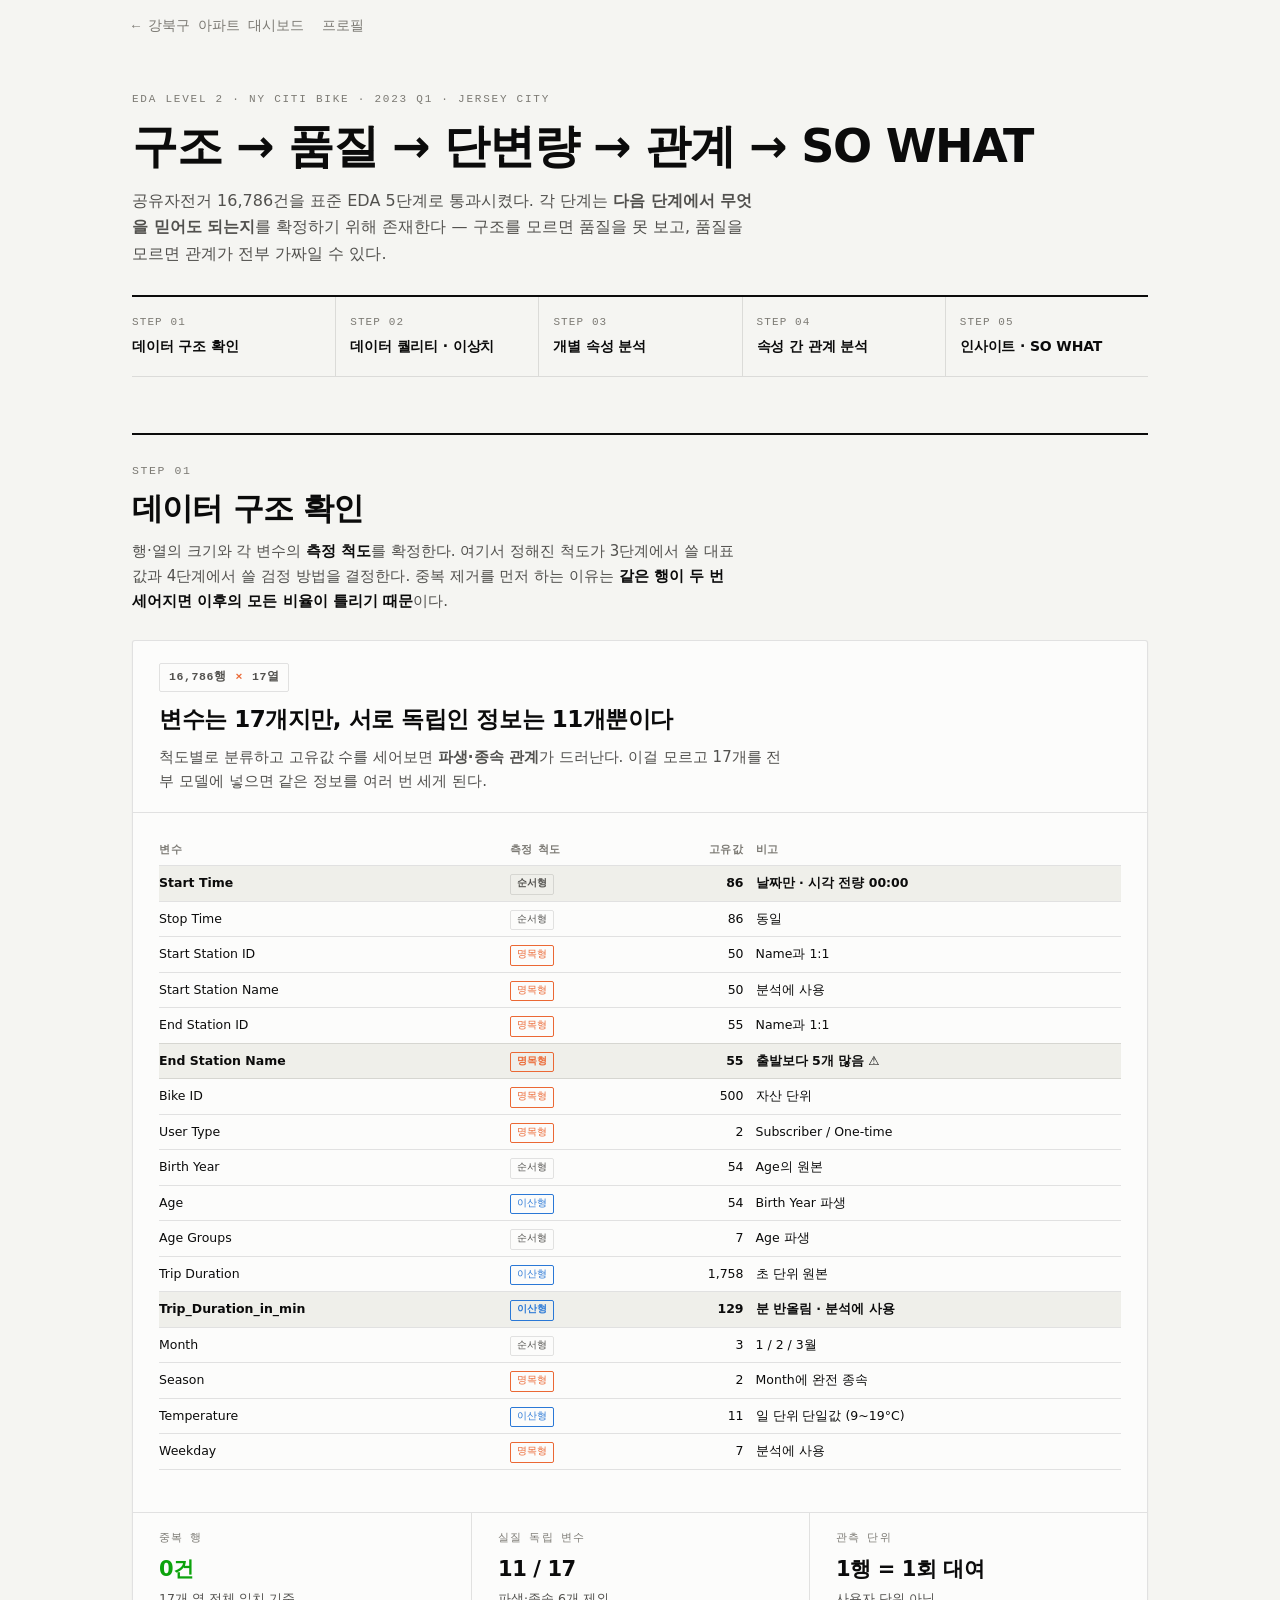
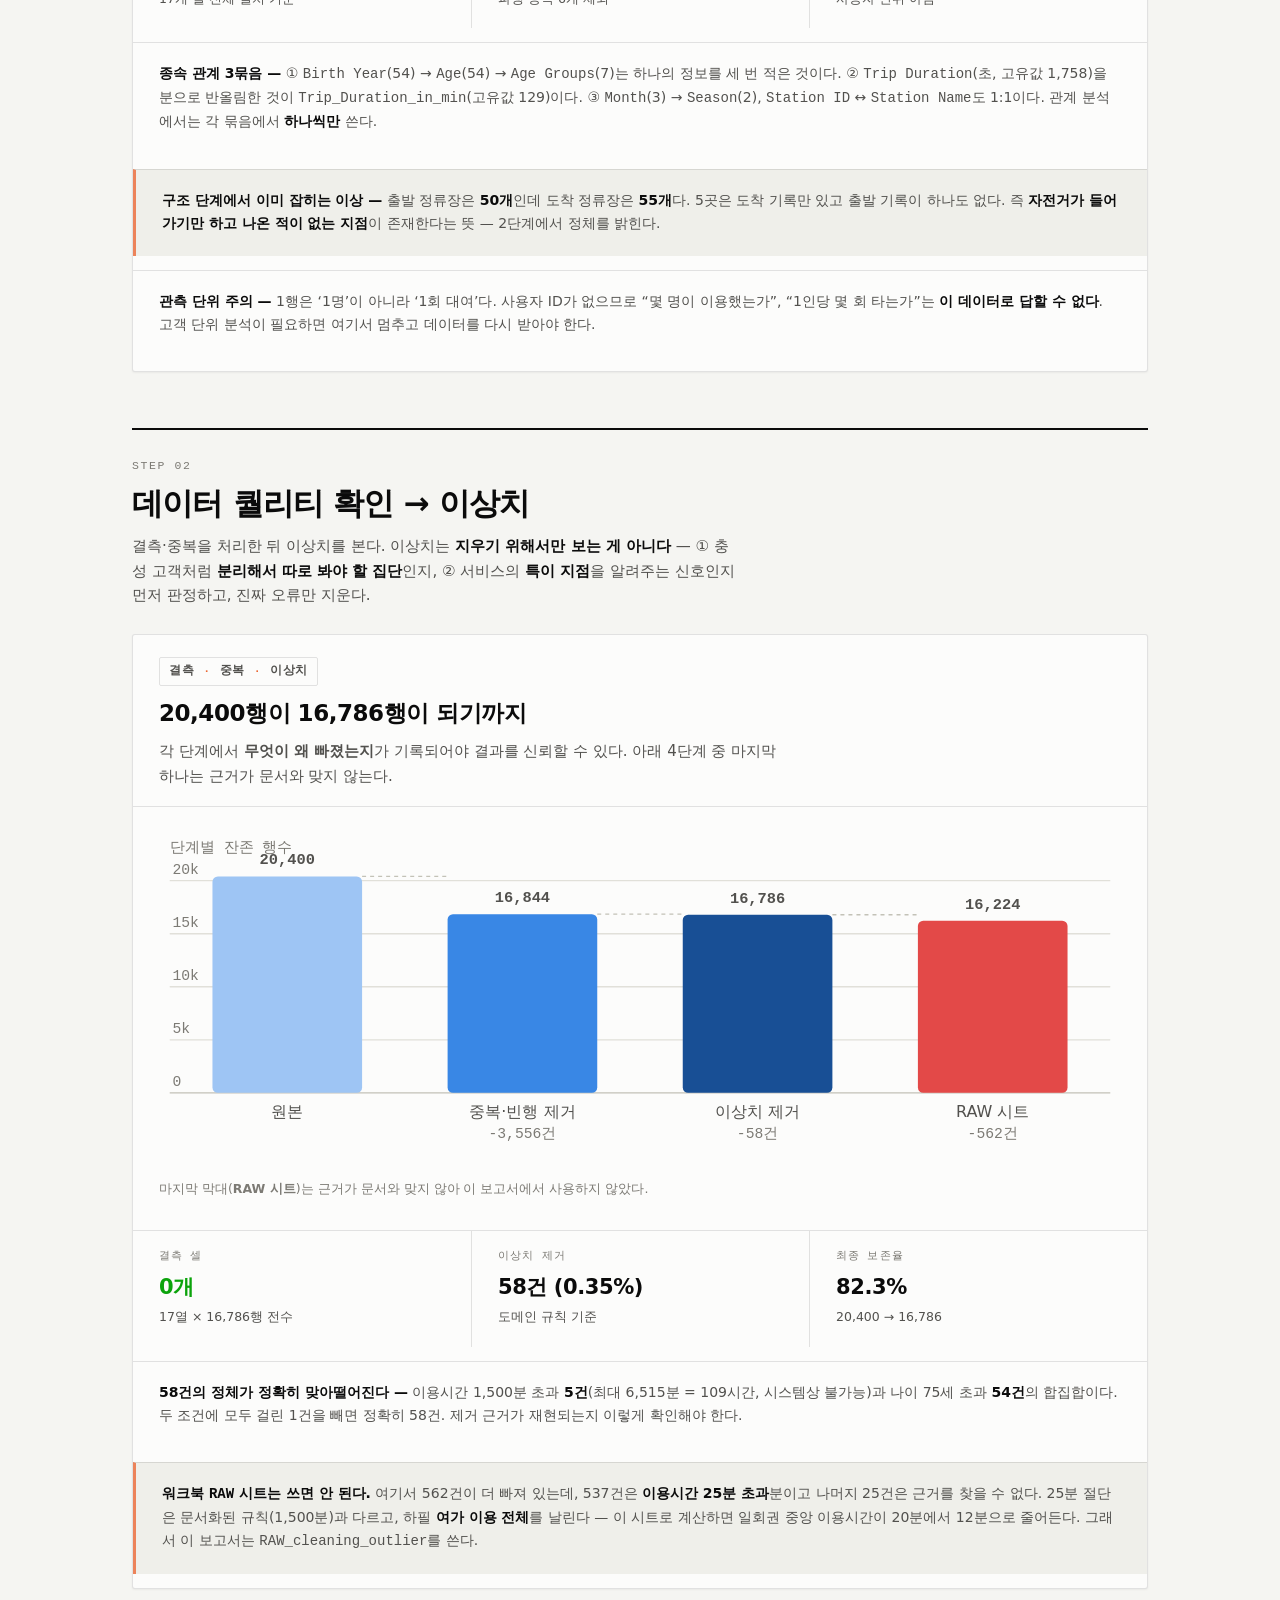
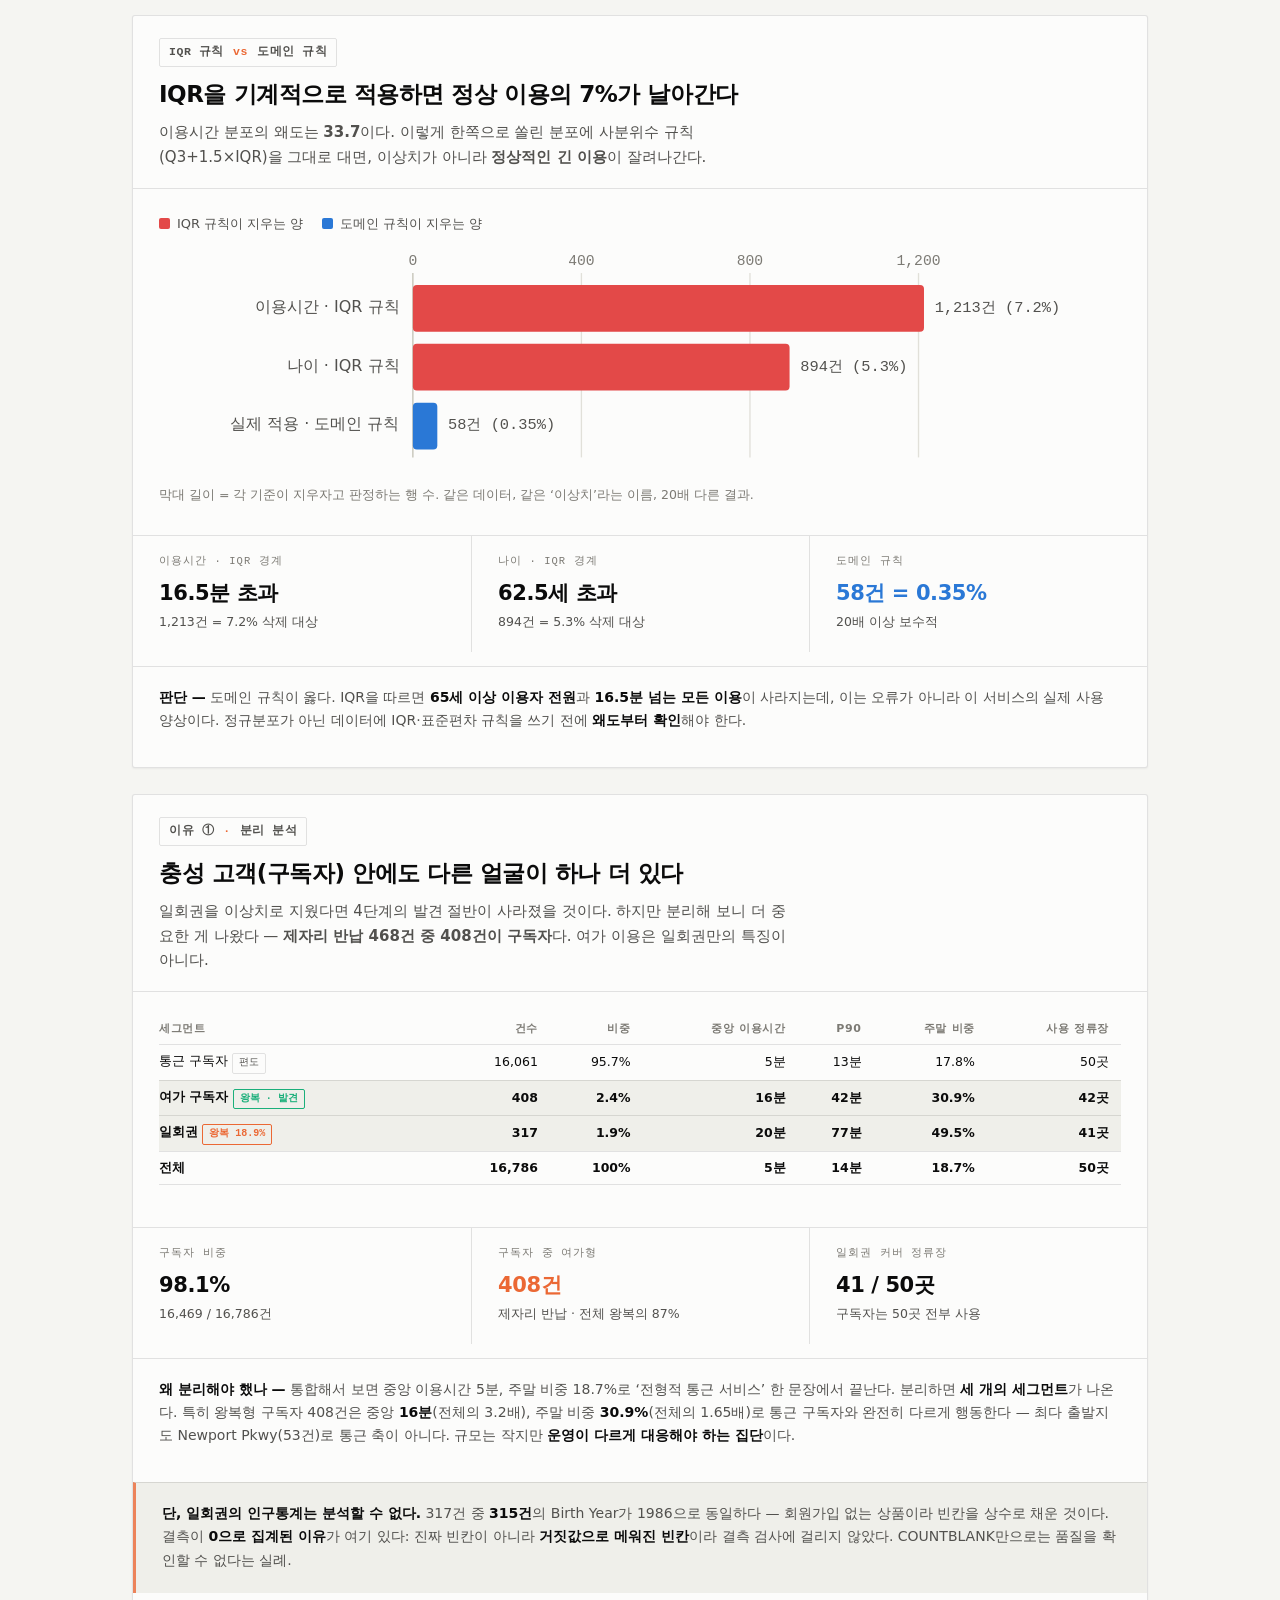
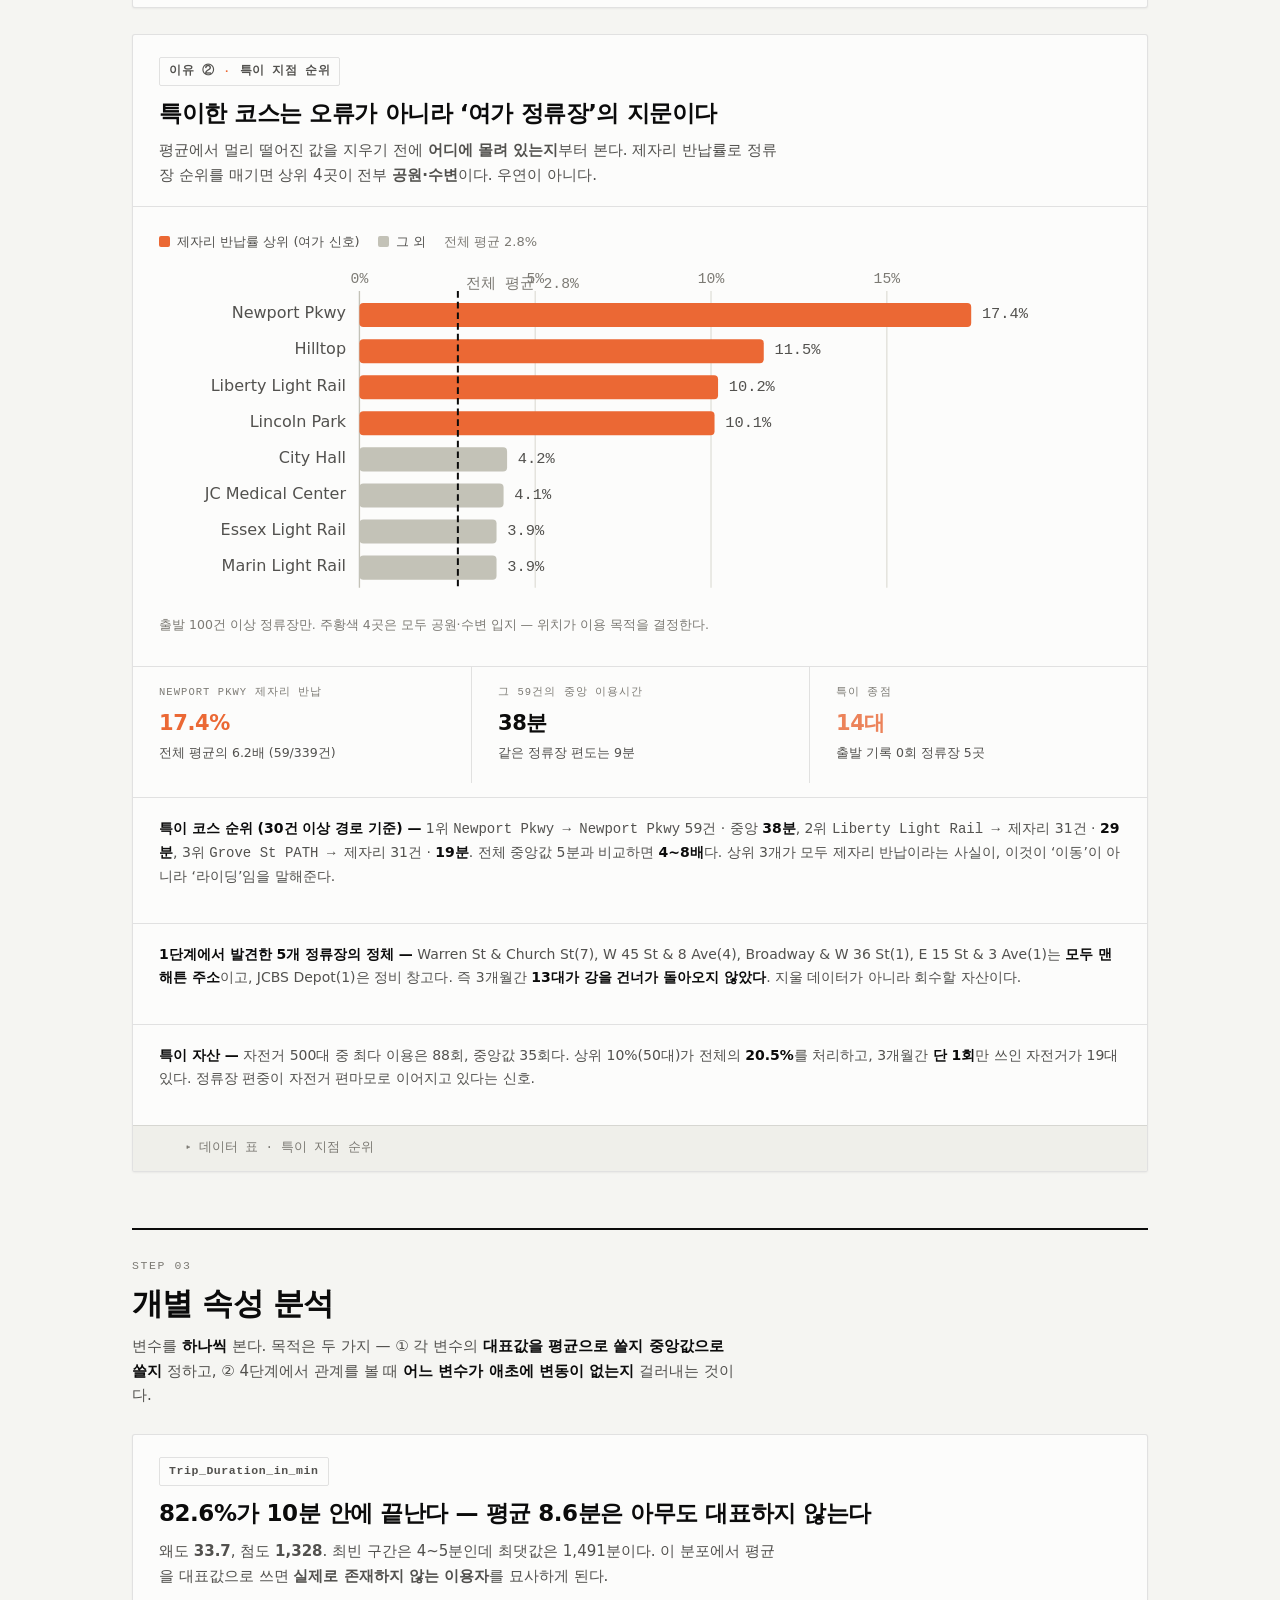
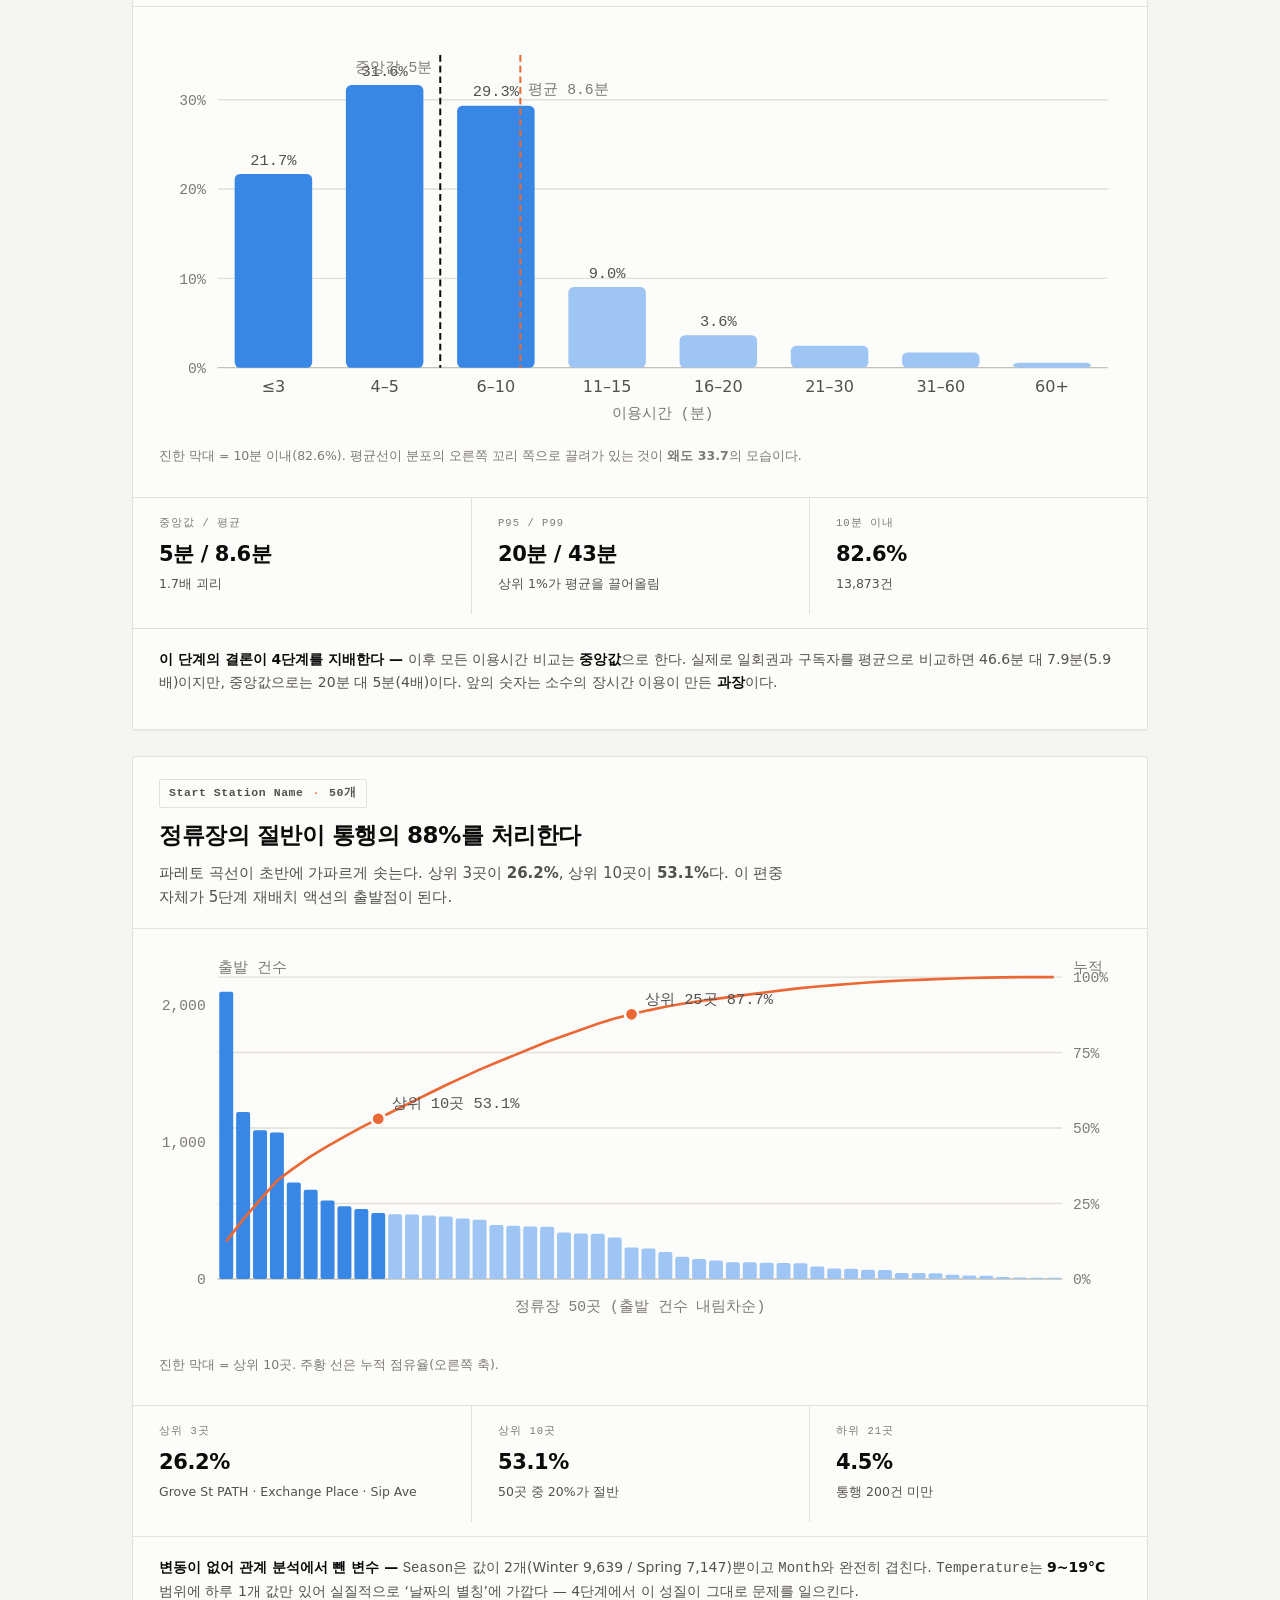
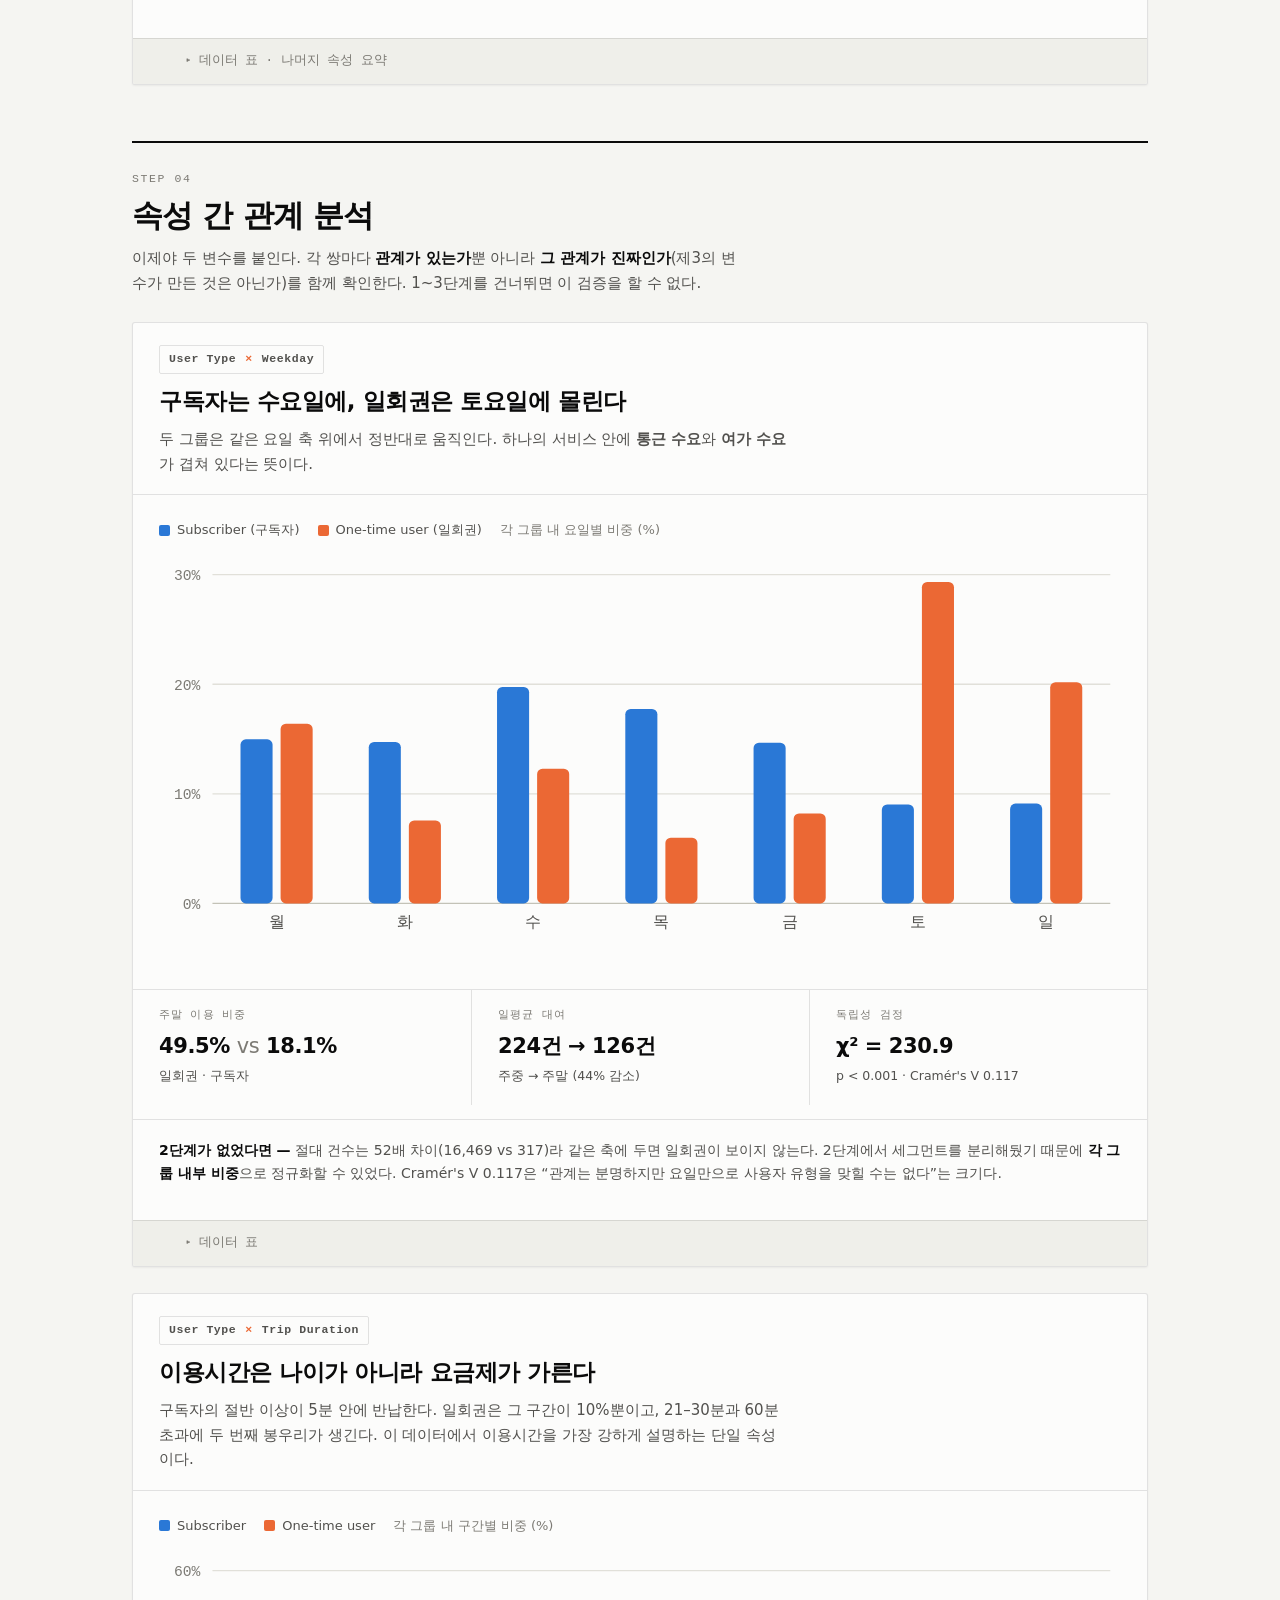
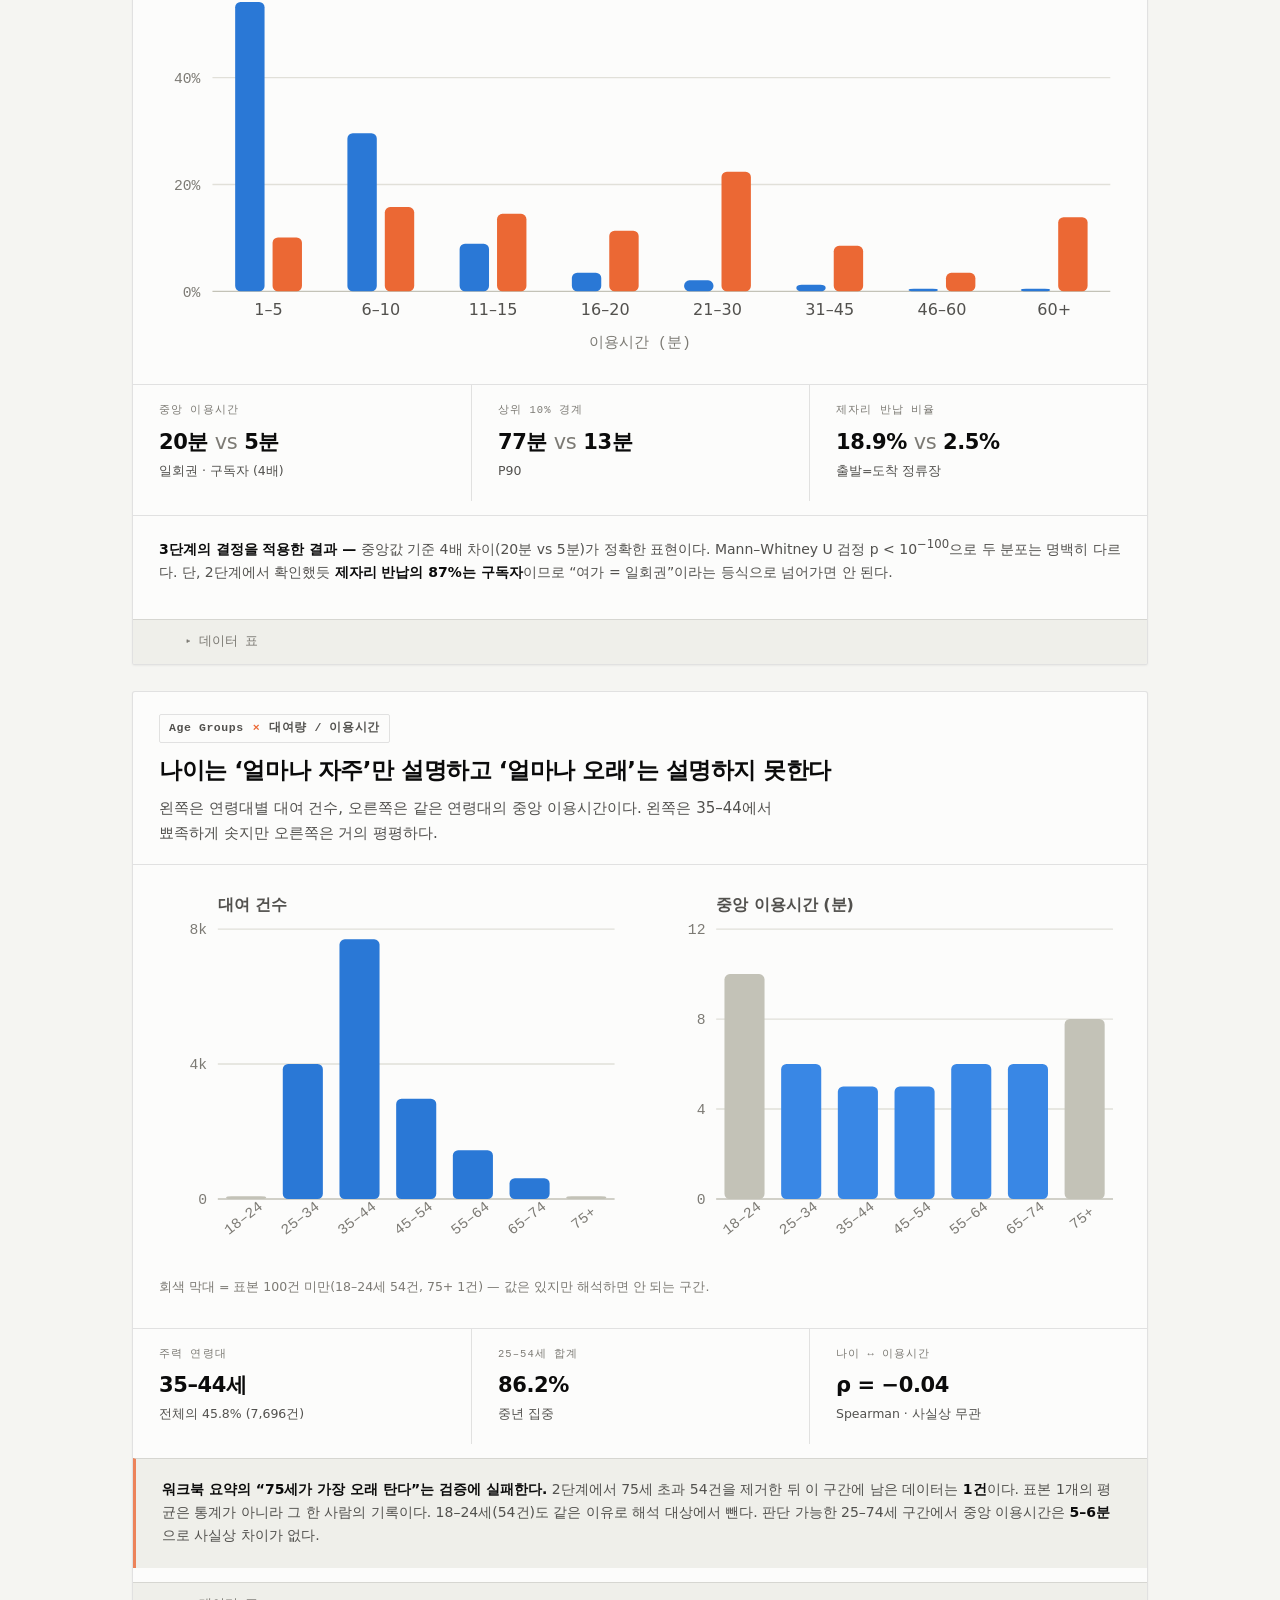
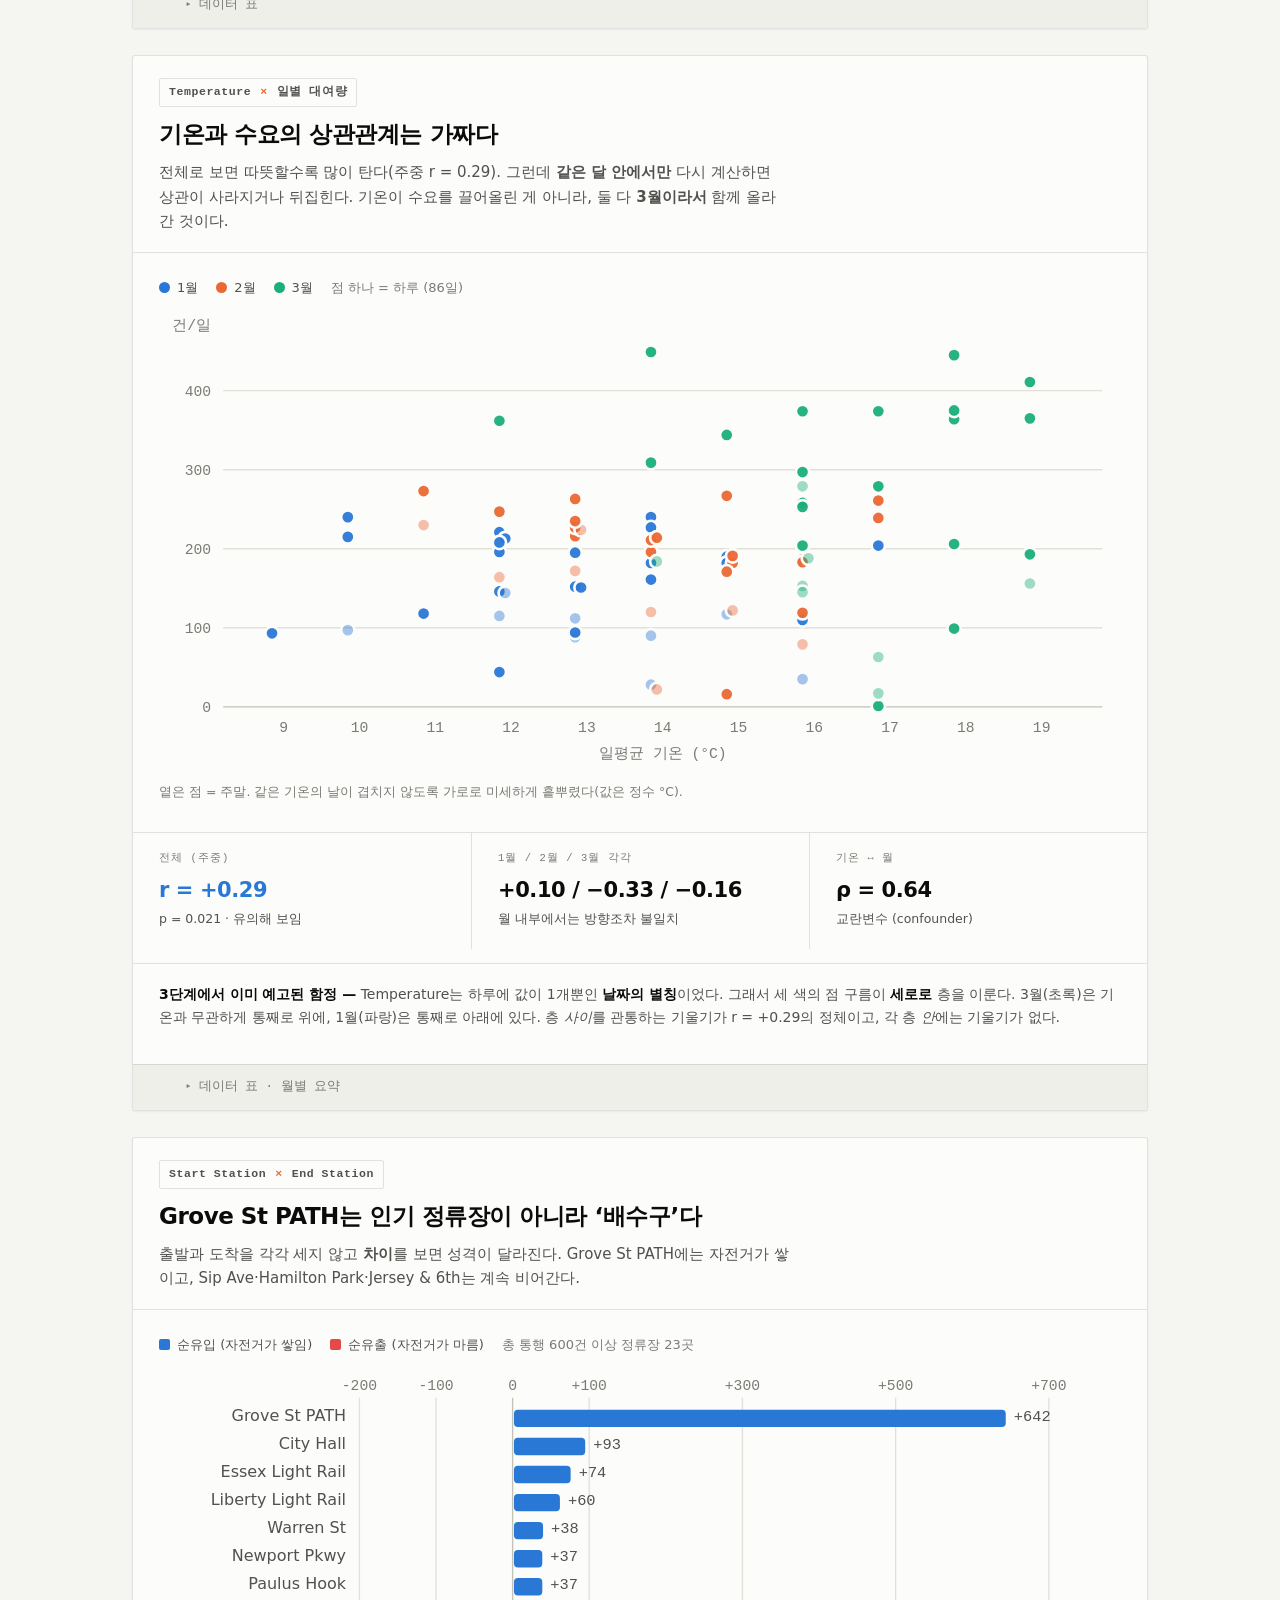
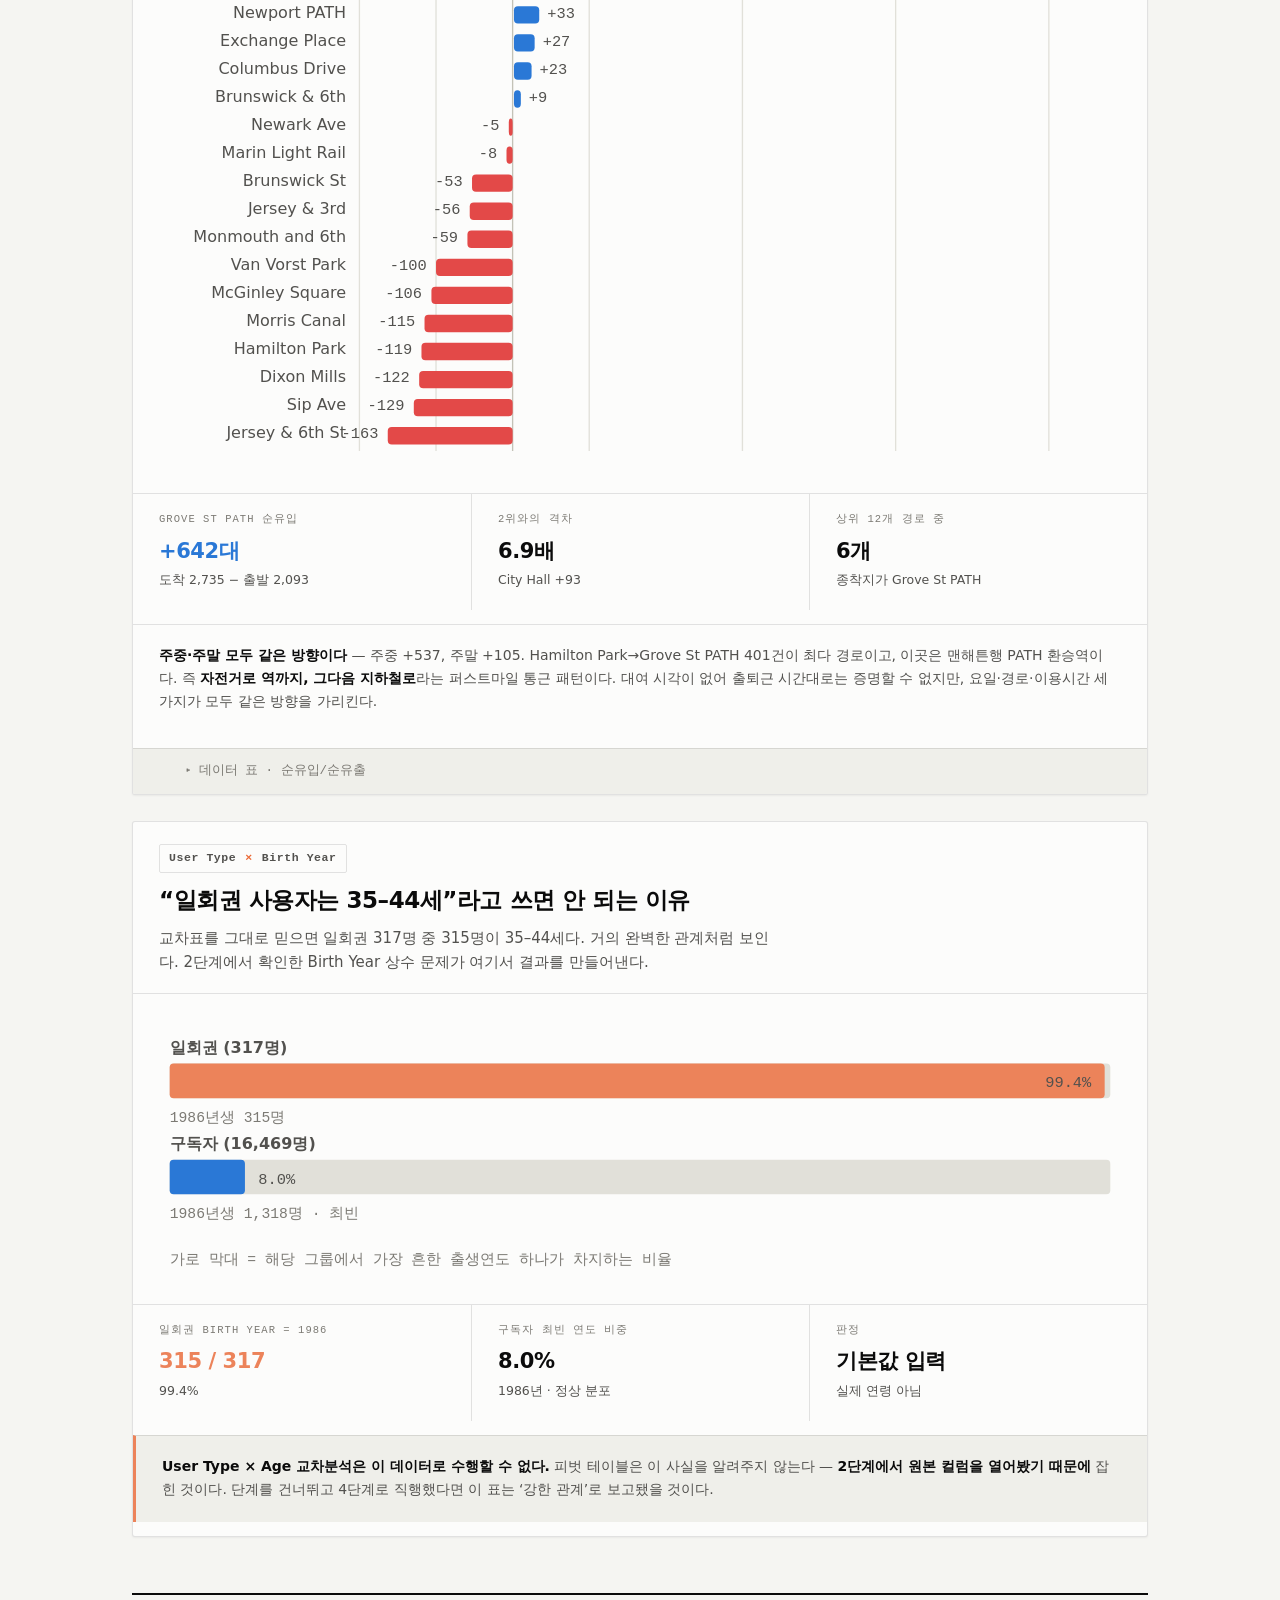
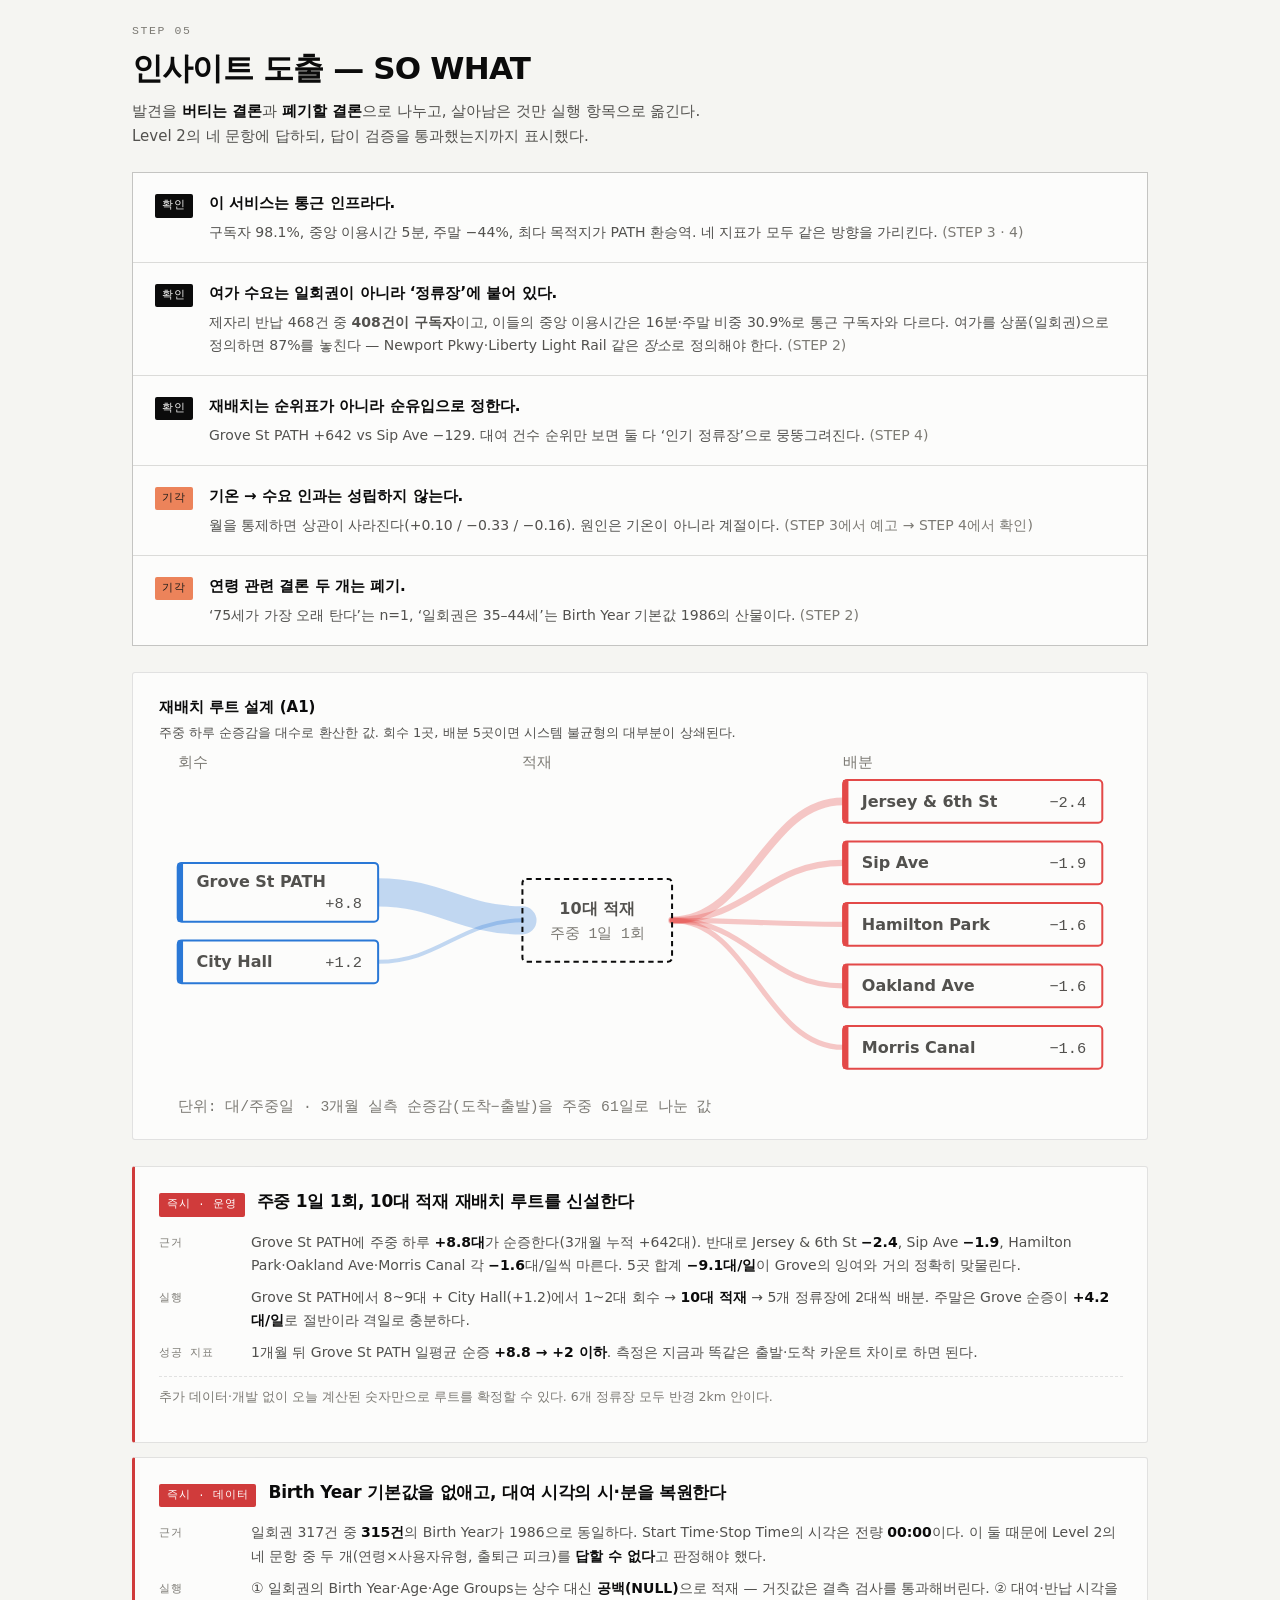
==== citibike-eda.html @ 2fba2dbb "add NY Citi Bike EDA dashboard 뉴욕 Citi Bike 2023 Q1 (저지시티) 16,786건을 표준 EDA 5단계로 분석한 단일 파일 대시보드. 외부 의" ====
<!DOCTYPE html>
<html lang="ko">
<head>
<meta charset="UTF-8">
<meta name="viewport" content="width=device-width, initial-scale=1">
<meta name="description" content="뉴욕 Citi Bike 16,786건을 구조 확인 → 품질·이상치 → 단변량 → 관계 → 인사이트의 표준 EDA 5단계로 분석한 보고서.">
<link rel="icon" href="data:image/svg+xml,<svg xmlns=%22http://www.w3.org/2000/svg%22 viewBox=%220 0 100 100%22><text y=%22.9em%22 font-size=%2290%22>🚲</text></svg>">
<title>뉴욕 따릉이 EDA 5단계</title>
<style>
:root{
  color-scheme: light;
  --page:#f5f5f2; --surface:#fcfcfb; --sunk:#efefea;
  --ink:#0b0b0b; --ink2:#52514e; --muted:#7c7a74;
  --grid:#e1e0d9; --axis:#c3c2b7; --border:rgba(11,11,11,.11);
  --s1:#2a78d6; --s2:#eb6834; --s3:#1baf7a;
  --neg:#e34948; --warn:#ec835a; --good:#0ca30c;
  --seq2:#9ec5f4; --seq4:#3987e5; --seq6:#184f95;
  --shadow:0 1px 2px rgba(11,11,11,.05);
}
@media (prefers-color-scheme: dark){
  :root:where(:not([data-theme="light"])){
    color-scheme: dark;
    --page:#0d0d0d; --surface:#1a1a19; --sunk:#131312;
    --ink:#ffffff; --ink2:#c3c2b7; --muted:#898781;
    --grid:#2c2c2a; --axis:#383835; --border:rgba(255,255,255,.11);
    --s1:#3987e5; --s2:#d95926; --s3:#199e70;
    --neg:#e66767; --warn:#ec835a; --good:#0ca30c;
    --seq2:#184f95; --seq4:#3987e5; --seq6:#9ec5f4;
    --shadow:none;
  }
}
:root[data-theme="dark"]{
  color-scheme: dark;
  --page:#0d0d0d; --surface:#1a1a19; --sunk:#131312;
  --ink:#ffffff; --ink2:#c3c2b7; --muted:#898781;
  --grid:#2c2c2a; --axis:#383835; --border:rgba(255,255,255,.11);
  --s1:#3987e5; --s2:#d95926; --s3:#199e70;
  --neg:#e66767; --warn:#ec835a; --good:#0ca30c;
  --seq2:#184f95; --seq4:#3987e5; --seq6:#9ec5f4;
  --shadow:none;
}

*{box-sizing:border-box}
body{
  margin:0; background:var(--page); color:var(--ink);
  font-family:system-ui,-apple-system,"Segoe UI","Malgun Gothic",sans-serif;
  font-size:15px; line-height:1.65; -webkit-font-smoothing:antialiased;
}
.mono{font-family:ui-monospace,SFMono-Regular,Consolas,"Menlo",monospace}
.wrap{max-width:1060px; margin:0 auto; padding:0 22px 96px}

/* ---------- masthead ---------- */
.mast{padding:52px 0 28px; border-bottom:2px solid var(--ink)}
.kicker{font-family:ui-monospace,SFMono-Regular,Consolas,monospace;
  font-size:11px; letter-spacing:.16em; text-transform:uppercase; color:var(--muted); margin:0 0 14px}
h1{margin:0; font-size:clamp(28px,4.8vw,46px); font-weight:800;
  letter-spacing:-.028em; line-height:1.08; text-wrap:balance}
.dek{margin:16px 0 0; max-width:62ch; color:var(--ink2); font-size:16px}

/* ---------- toc ---------- */
.toc{display:flex; flex-wrap:wrap; margin:0; padding:0; list-style:none;
  border-bottom:1px solid var(--border)}
.toc li{flex:1 1 165px; border-left:1px solid var(--border)}
.toc li:first-child{border-left:0}
.toc a{display:block; padding:16px 14px 18px; text-decoration:none; color:inherit}
.toc a:hover{background:var(--sunk)}
.toc .n{font-family:ui-monospace,SFMono-Regular,Consolas,monospace; font-size:11px;
  letter-spacing:.1em; color:var(--muted); display:block}
.toc .t{font-size:14px; font-weight:650; margin-top:4px; display:block; letter-spacing:-.01em}
.toc li:first-child a{padding-left:0}

/* ---------- step header ---------- */
.step{margin-top:56px; scroll-margin-top:16px}
.step-head{border-top:2px solid var(--ink); padding-top:22px}
.step-num{font-family:ui-monospace,SFMono-Regular,Consolas,monospace; font-size:11.5px;
  letter-spacing:.14em; color:var(--muted)}
.step h2{margin:8px 0 0; font-size:clamp(23px,3.4vw,31px); font-weight:800;
  letter-spacing:-.026em; line-height:1.2; text-wrap:balance}
.step .goal{margin:12px 0 0; color:var(--ink2); max-width:64ch}
.step .goal b{color:var(--ink); font-weight:650}

/* ---------- card ---------- */
.card{margin-top:26px; background:var(--surface); border:1px solid var(--border);
  border-radius:3px; box-shadow:var(--shadow); overflow:hidden}
.card > *{padding-left:26px; padding-right:26px}
.card-head{padding-top:22px; padding-bottom:18px; border-bottom:1px solid var(--border)}
.pair{display:inline-flex; align-items:center; gap:9px;
  font-family:ui-monospace,SFMono-Regular,Consolas,monospace; font-size:11.5px;
  letter-spacing:.05em; color:var(--muted); border:1px solid var(--border);
  border-radius:2px; padding:4px 9px; margin-bottom:13px}
.pair b{color:var(--ink2); font-weight:600}
.pair .x{color:var(--s2); font-weight:700}
.card h3{margin:0; font-size:clamp(18px,2.5vw,23px); font-weight:750;
  letter-spacing:-.02em; line-height:1.3; text-wrap:balance}
.card .lede{margin:10px 0 0; color:var(--ink2); max-width:66ch}

.figbox{padding-top:24px; padding-bottom:8px}
.legend{display:flex; flex-wrap:wrap; gap:18px; margin:0 0 15px; align-items:center}
.lg{display:inline-flex; align-items:center; gap:7px; font-size:13px; color:var(--ink2)}
.sw{width:11px; height:11px; border-radius:2px; flex:none}
.sw.dot{border-radius:50%}

.scrollx{overflow-x:auto; overflow-y:hidden; padding-bottom:2px}
.scrollx svg{min-width:600px}
svg{display:block; width:100%; height:auto; overflow:visible}
.gridline{stroke:var(--grid); stroke-width:1}
.baseline{stroke:var(--axis); stroke-width:1}
.tick{fill:var(--muted); font-size:11px; font-family:ui-monospace,SFMono-Regular,Consolas,monospace}
.tick.tn{font-variant-numeric:tabular-nums}
.catlab{fill:var(--ink2); font-size:12px}
.vlab{fill:var(--ink2); font-size:11.5px; font-variant-numeric:tabular-nums;
  font-family:ui-monospace,SFMono-Regular,Consolas,monospace}
.hit{fill:transparent; cursor:pointer}
.mark{transition:opacity .12s}
svg.dim .mark{opacity:.34}
svg.dim .mark.on{opacity:1}

.stats{display:flex; flex-wrap:wrap; border-top:1px solid var(--border); margin-top:22px}
.card .stats{padding-left:0; padding-right:0}
.stat{flex:1 1 190px; padding:17px 26px 19px; border-left:1px solid var(--border)}
.stat:first-child{border-left:0}
.stat .lab{font-family:ui-monospace,SFMono-Regular,Consolas,monospace;
  font-size:10.5px; letter-spacing:.1em; text-transform:uppercase; color:var(--muted)}
.stat .val{font-size:21px; font-weight:750; letter-spacing:-.02em; margin-top:5px;
  font-variant-numeric:tabular-nums}
.stat .sub{font-size:12.5px; color:var(--ink2); margin-top:2px}

.note{padding-top:19px; padding-bottom:21px; border-top:1px solid var(--border);
  font-size:14px; color:var(--ink2)}
.note b{color:var(--ink); font-weight:650}
.note.flag{border-left:3px solid var(--warn); background:var(--sunk)}
.note + .note{border-top:1px solid var(--border)}

details{border-top:1px solid var(--border); background:var(--sunk)}
details summary{cursor:pointer; padding:12px 26px; font-size:12.5px; color:var(--muted);
  font-family:ui-monospace,SFMono-Regular,Consolas,monospace; list-style:none}
details summary::-webkit-details-marker{display:none}
details summary::before{content:"▸ "}
details[open] summary::before{content:"▾ "}
details summary:hover{color:var(--ink2)}
.tbl-scroll{overflow-x:auto; padding:0 26px 20px}
.card .tbl-scroll{padding-left:26px; padding-right:26px}
table{border-collapse:collapse; font-size:12.5px; width:100%; min-width:420px}
th,td{padding:6px 12px 6px 0; text-align:right; white-space:nowrap;
  border-bottom:1px solid var(--border); font-variant-numeric:tabular-nums}
th:first-child,td:first-child{text-align:left}
thead th{color:var(--muted); font-weight:600; font-size:11px;
  letter-spacing:.06em; text-transform:uppercase}
td.tl,th.tl{text-align:left}
tr.hl td{background:var(--sunk); font-weight:650; color:var(--ink)}
.chip{display:inline-block; font-family:ui-monospace,SFMono-Regular,Consolas,monospace;
  font-size:10px; padding:1px 6px; border-radius:2px; border:1px solid var(--border); color:var(--ink2)}
.chip.d{border-color:var(--s1); color:var(--s1)}
.chip.n{border-color:var(--s2); color:var(--s2)}
.chip.o{border-color:var(--s3); color:var(--s3)}

/* ---------- verdict / plan ---------- */
.vlist{list-style:none; margin:24px 0 0; padding:0; display:grid; gap:1px;
  background:var(--border); border:1px solid var(--border)}
.vlist li{background:var(--surface); padding:18px 22px; display:grid;
  grid-template-columns:auto 1fr; gap:16px; align-items:start}
.vtag{font-family:ui-monospace,SFMono-Regular,Consolas,monospace; font-size:10.5px;
  letter-spacing:.09em; color:var(--surface); background:var(--ink);
  padding:3px 7px; border-radius:2px; white-space:nowrap; margin-top:3px}
.vtag.w{background:var(--warn); color:#1a1a19}
.vlist b{font-weight:700}
.vlist p{margin:5px 0 0; color:var(--ink2); font-size:14px}

.routebox{margin-top:26px; background:var(--surface); border:1px solid var(--border);
  border-radius:3px; padding:22px 26px 18px}
.routebox h4{margin:0 0 3px; font-size:15px; font-weight:700}
.routebox p{margin:0 0 4px; font-size:13px; color:var(--ink2)}
.acts{display:grid; gap:14px; margin-top:26px}
.act{background:var(--surface); border:1px solid var(--border); border-radius:3px;
  border-left:3px solid var(--pr); padding:20px 24px 22px}
.act.p1{--pr:#d03b3b} .act.p2{--pr:#ec835a} .act.p3{--pr:var(--axis)}
.act header{display:flex; flex-wrap:wrap; align-items:baseline; gap:12px; margin-bottom:4px}
.prio{font-family:ui-monospace,SFMono-Regular,Consolas,monospace; font-size:10.5px;
  letter-spacing:.09em; padding:3px 8px; border-radius:2px; white-space:nowrap;
  background:var(--pr); color:#fff}
.act.p3 .prio{color:var(--ink)}
.act h4{margin:0; font-size:17px; font-weight:700; letter-spacing:-.015em; flex:1 1 260px}
.act dl{margin:14px 0 0; display:grid; gap:9px}
.act dl > div{display:grid; grid-template-columns:78px 1fr; gap:14px; align-items:start}
.act dt{font-family:ui-monospace,SFMono-Regular,Consolas,monospace; font-size:10.5px;
  letter-spacing:.08em; color:var(--muted); padding-top:4px}
.act dd{margin:0; font-size:14px; color:var(--ink2)}
.act dd b{color:var(--ink); font-weight:650}
.act dd em{font-style:normal; font-variant-numeric:tabular-nums; font-weight:600; color:var(--ink)}
.act .dep{margin-top:12px; padding-top:10px; border-top:1px dashed var(--border);
  font-size:12.5px; color:var(--muted)}

footer{margin-top:48px; padding-top:20px; border-top:1px solid var(--border);
  font-size:12.5px; color:var(--muted)}
footer code{font-family:ui-monospace,SFMono-Regular,Consolas,monospace; color:var(--ink2)}

#tip{position:fixed; z-index:50; pointer-events:none; opacity:0;
  background:var(--ink); color:var(--page); padding:7px 10px; border-radius:3px;
  font-size:12px; line-height:1.45; white-space:nowrap; transition:opacity .1s;
  font-variant-numeric:tabular-nums; box-shadow:0 3px 14px rgba(0,0,0,.22)}
#tip b{font-weight:700}
:focus-visible{outline:2px solid var(--s1); outline-offset:2px}
@media (prefers-reduced-motion:reduce){*{transition:none!important}}
@media (max-width:640px){
  .card > *{padding-left:16px; padding-right:16px}
  .stat{padding-left:16px; padding-right:16px}
  .tbl-scroll,.card .tbl-scroll{padding-left:16px; padding-right:16px}
  details summary{padding-left:16px; padding-right:16px}
}
@media (max-width:560px){ .act dl > div{grid-template-columns:1fr; gap:2px} .act dt{padding-top:0} }
</style>
<style>
.site-nav{max-width:1060px; margin:0 auto; padding:16px 22px 0; display:flex; gap:18px;
  font-size:13.5px; font-family:ui-monospace,SFMono-Regular,Consolas,monospace}
.site-nav a{color:var(--muted); text-decoration:none}
.site-nav a:hover{color:var(--ink); text-decoration:underline}
</style>
</head>
<body>

<div class="site-nav"><a href="index.html">← 강북구 아파트 대시보드</a><a href="profile.html">프로필</a></div>


<div class="wrap">

<header class="mast">
  <p class="kicker">EDA Level 2 · NY Citi Bike · 2023 Q1 · Jersey City</p>
  <h1>구조 → 품질 → 단변량 → 관계 → SO WHAT</h1>
  <p class="dek">
    공유자전거 16,786건을 표준 EDA 5단계로 통과시켰다. 각 단계는 <b>다음 단계에서 무엇을 믿어도 되는지</b>를
    확정하기 위해 존재한다 — 구조를 모르면 품질을 못 보고, 품질을 모르면 관계가 전부 가짜일 수 있다.
  </p>
</header>

<ol class="toc">
  <li><a href="#s1"><span class="n">STEP 01</span><span class="t">데이터 구조 확인</span></a></li>
  <li><a href="#s2"><span class="n">STEP 02</span><span class="t">데이터 퀄리티 · 이상치</span></a></li>
  <li><a href="#s3"><span class="n">STEP 03</span><span class="t">개별 속성 분석</span></a></li>
  <li><a href="#s4"><span class="n">STEP 04</span><span class="t">속성 간 관계 분석</span></a></li>
  <li><a href="#s5"><span class="n">STEP 05</span><span class="t">인사이트 · SO WHAT</span></a></li>
</ol>

<!-- ==================== STEP 1 ==================== -->
<section class="step" id="s1">
  <div class="step-head">
    <span class="step-num mono">STEP 01</span>
    <h2>데이터 구조 확인</h2>
    <p class="goal">
      행·열의 크기와 각 변수의 <b>측정 척도</b>를 확정한다. 여기서 정해진 척도가 3단계에서 쓸 대표값과
      4단계에서 쓸 검정 방법을 결정한다. 중복 제거를 먼저 하는 이유는 <b>같은 행이 두 번 세어지면
      이후의 모든 비율이 틀리기 때문</b>이다.
    </p>
  </div>

  <div class="card">
    <div class="card-head">
      <span class="pair mono"><b>16,786행</b><span class="x">×</span><b>17열</b></span>
      <h3>변수는 17개지만, 서로 독립인 정보는 11개뿐이다</h3>
      <p class="lede">
        척도별로 분류하고 고유값 수를 세어보면 <b>파생·종속 관계</b>가 드러난다. 이걸 모르고 17개를 전부
        모델에 넣으면 같은 정보를 여러 번 세게 된다.
      </p>
    </div>
    <div class="tbl-scroll" style="padding-top:22px"><table id="tvar"></table></div>
    <div class="stats">
      <div class="stat"><div class="lab">중복 행</div><div class="val" style="color:var(--good)">0건</div><div class="sub">17개 열 전체 일치 기준</div></div>
      <div class="stat"><div class="lab">실질 독립 변수</div><div class="val">11 / 17</div><div class="sub">파생·종속 6개 제외</div></div>
      <div class="stat"><div class="lab">관측 단위</div><div class="val">1행 = 1회 대여</div><div class="sub">사용자 단위 아님</div></div>
    </div>
    <p class="note">
      <b>종속 관계 3묶음 —</b>
      ① <code>Birth Year</code>(54) → <code>Age</code>(54) → <code>Age Groups</code>(7)는 하나의 정보를 세 번 적은 것이다.
      ② <code>Trip Duration</code>(초, 고유값 1,758)을 분으로 반올림한 것이 <code>Trip_Duration_in_min</code>(고유값 129)이다.
      ③ <code>Month</code>(3) → <code>Season</code>(2), <code>Station ID</code> ↔ <code>Station Name</code>도 1:1이다.
      관계 분석에서는 각 묶음에서 <b>하나씩만</b> 쓴다.
    </p>
    <p class="note flag">
      <b>구조 단계에서 이미 잡히는 이상 —</b> 출발 정류장은 <b>50개</b>인데 도착 정류장은 <b>55개</b>다.
      5곳은 도착 기록만 있고 출발 기록이 하나도 없다. 즉 <b>자전거가 들어가기만 하고 나온 적이 없는 지점</b>이
      존재한다는 뜻 — 2단계에서 정체를 밝힌다.
    </p>
    <p class="note">
      <b>관측 단위 주의 —</b> 1행은 &lsquo;1명&rsquo;이 아니라 &lsquo;1회 대여&rsquo;다. 사용자 ID가 없으므로
      &ldquo;몇 명이 이용했는가&rdquo;, &ldquo;1인당 몇 회 타는가&rdquo;는 <b>이 데이터로 답할 수 없다</b>.
      고객 단위 분석이 필요하면 여기서 멈추고 데이터를 다시 받아야 한다.
    </p>
  </div>
</section>

<!-- ==================== STEP 2 ==================== -->
<section class="step" id="s2">
  <div class="step-head">
    <span class="step-num mono">STEP 02</span>
    <h2>데이터 퀄리티 확인 → 이상치</h2>
    <p class="goal">
      결측·중복을 처리한 뒤 이상치를 본다. 이상치는 <b>지우기 위해서만 보는 게 아니다</b> —
      ① 충성 고객처럼 <b>분리해서 따로 봐야 할 집단</b>인지, ② 서비스의 <b>특이 지점</b>을 알려주는
      신호인지 먼저 판정하고, 진짜 오류만 지운다.
    </p>
  </div>

  <!-- 2-1 파이프라인 -->
  <div class="card">
    <div class="card-head">
      <span class="pair mono"><b>결측</b><span class="x">·</span><b>중복</b><span class="x">·</span><b>이상치</b></span>
      <h3>20,400행이 16,786행이 되기까지</h3>
      <p class="lede">
        각 단계에서 <b>무엇이 왜 빠졌는지</b>가 기록되어야 결과를 신뢰할 수 있다. 아래 4단계 중
        마지막 하나는 근거가 문서와 맞지 않는다.
      </p>
    </div>
    <div class="figbox"><div id="c8"></div></div>
    <div class="stats">
      <div class="stat"><div class="lab">결측 셀</div><div class="val" style="color:var(--good)">0개</div><div class="sub">17열 × 16,786행 전수</div></div>
      <div class="stat"><div class="lab">이상치 제거</div><div class="val">58건 (0.35%)</div><div class="sub">도메인 규칙 기준</div></div>
      <div class="stat"><div class="lab">최종 보존율</div><div class="val">82.3%</div><div class="sub">20,400 → 16,786</div></div>
    </div>
    <p class="note">
      <b>58건의 정체가 정확히 맞아떨어진다 —</b> 이용시간 1,500분 초과 <b>5건</b>(최대 6,515분 = 109시간, 시스템상 불가능)과
      나이 75세 초과 <b>54건</b>의 합집합이다. 두 조건에 모두 걸린 1건을 빼면 정확히 58건.
      제거 근거가 재현되는지 이렇게 확인해야 한다.
    </p>
    <p class="note flag">
      <b>워크북 <code>RAW</code> 시트는 쓰면 안 된다.</b> 여기서 562건이 더 빠져 있는데,
      537건은 <b>이용시간 25분 초과</b>분이고 나머지 25건은 근거를 찾을 수 없다.
      25분 절단은 문서화된 규칙(1,500분)과 다르고, 하필 <b>여가 이용 전체</b>를 날린다 —
      이 시트로 계산하면 일회권 중앙 이용시간이 20분에서 12분으로 줄어든다.
      그래서 이 보고서는 <code>RAW_cleaning_outlier</code>를 쓴다.
    </p>
  </div>

  <!-- 2-2 이상치 기준 -->
  <div class="card">
    <div class="card-head">
      <span class="pair mono"><b>IQR 규칙</b><span class="x">vs</span><b>도메인 규칙</b></span>
      <h3>IQR을 기계적으로 적용하면 정상 이용의 7%가 날아간다</h3>
      <p class="lede">
        이용시간 분포의 왜도는 <b>33.7</b>이다. 이렇게 한쪽으로 쏠린 분포에 사분위수 규칙(Q3+1.5×IQR)을
        그대로 대면, 이상치가 아니라 <b>정상적인 긴 이용</b>이 잘려나간다.
      </p>
    </div>
    <div class="figbox">
      <div class="legend">
        <span class="lg"><span class="sw" style="background:var(--neg)"></span>IQR 규칙이 지우는 양</span>
        <span class="lg"><span class="sw" style="background:var(--s1)"></span>도메인 규칙이 지우는 양</span>
      </div>
      <div id="c9"></div>
    </div>
    <div class="stats">
      <div class="stat"><div class="lab">이용시간 · IQR 경계</div><div class="val">16.5분 초과</div><div class="sub">1,213건 = 7.2% 삭제 대상</div></div>
      <div class="stat"><div class="lab">나이 · IQR 경계</div><div class="val">62.5세 초과</div><div class="sub">894건 = 5.3% 삭제 대상</div></div>
      <div class="stat"><div class="lab">도메인 규칙</div><div class="val" style="color:var(--s1)">58건 = 0.35%</div><div class="sub">20배 이상 보수적</div></div>
    </div>
    <p class="note">
      <b>판단 —</b> 도메인 규칙이 옳다. IQR을 따르면 <b>65세 이상 이용자 전원</b>과 <b>16.5분 넘는 모든 이용</b>이
      사라지는데, 이는 오류가 아니라 이 서비스의 실제 사용 양상이다.
      정규분포가 아닌 데이터에 IQR·표준편차 규칙을 쓰기 전에 <b>왜도부터 확인</b>해야 한다.
    </p>
  </div>

  <!-- 2-3 이유1 : 충성 고객 분리 -->
  <div class="card">
    <div class="card-head">
      <span class="pair mono"><b>이유 ①</b><span class="x">·</span><b>분리 분석</b></span>
      <h3>충성 고객(구독자) 안에도 다른 얼굴이 하나 더 있다</h3>
      <p class="lede">
        일회권을 이상치로 지웠다면 4단계의 발견 절반이 사라졌을 것이다. 하지만 분리해 보니
        더 중요한 게 나왔다 — <b>제자리 반납 468건 중 408건이 구독자</b>다.
        여가 이용은 일회권만의 특징이 아니다.
      </p>
    </div>
    <div class="tbl-scroll" style="padding-top:22px"><table id="tseg"></table></div>
    <div class="stats">
      <div class="stat"><div class="lab">구독자 비중</div><div class="val">98.1%</div><div class="sub">16,469 / 16,786건</div></div>
      <div class="stat"><div class="lab">구독자 중 여가형</div><div class="val" style="color:var(--s2)">408건</div><div class="sub">제자리 반납 · 전체 왕복의 87%</div></div>
      <div class="stat"><div class="lab">일회권 커버 정류장</div><div class="val">41 / 50곳</div><div class="sub">구독자는 50곳 전부 사용</div></div>
    </div>
    <p class="note">
      <b>왜 분리해야 했나 —</b> 통합해서 보면 중앙 이용시간 5분, 주말 비중 18.7%로 &lsquo;전형적 통근 서비스&rsquo; 한 문장에서 끝난다.
      분리하면 <b>세 개의 세그먼트</b>가 나온다. 특히 왕복형 구독자 408건은 중앙 <b>16분</b>(전체의 3.2배),
      주말 비중 <b>30.9%</b>(전체의 1.65배)로 통근 구독자와 완전히 다르게 행동한다 —
      최다 출발지도 Newport Pkwy(53건)로 통근 축이 아니다.
      규모는 작지만 <b>운영이 다르게 대응해야 하는 집단</b>이다.
    </p>
    <p class="note flag">
      <b>단, 일회권의 인구통계는 분석할 수 없다.</b> 317건 중 <b>315건</b>의 Birth Year가 1986으로 동일하다 —
      회원가입 없는 상품이라 빈칸을 상수로 채운 것이다. 결측이 <b>0으로 집계된 이유</b>가 여기 있다:
      진짜 빈칸이 아니라 <b>거짓값으로 메워진 빈칸</b>이라 결측 검사에 걸리지 않았다.
      COUNTBLANK만으로는 품질을 확인할 수 없다는 실례.
    </p>
  </div>

  <!-- 2-4 이유2 : 특이 지점 -->
  <div class="card">
    <div class="card-head">
      <span class="pair mono"><b>이유 ②</b><span class="x">·</span><b>특이 지점 순위</b></span>
      <h3>특이한 코스는 오류가 아니라 &lsquo;여가 정류장&rsquo;의 지문이다</h3>
      <p class="lede">
        평균에서 멀리 떨어진 값을 지우기 전에 <b>어디에 몰려 있는지</b>부터 본다.
        제자리 반납률로 정류장 순위를 매기면 상위 4곳이 전부 <b>공원·수변</b>이다. 우연이 아니다.
      </p>
    </div>
    <div class="figbox">
      <div class="legend">
        <span class="lg"><span class="sw" style="background:var(--s2)"></span>제자리 반납률 상위 (여가 신호)</span>
        <span class="lg"><span class="sw" style="background:var(--axis)"></span>그 외</span>
        <span class="lg" style="color:var(--muted)">전체 평균 2.8%</span>
      </div>
      <div id="c10"></div>
    </div>
    <div class="stats">
      <div class="stat"><div class="lab">Newport Pkwy 제자리 반납</div><div class="val" style="color:var(--s2)">17.4%</div><div class="sub">전체 평균의 6.2배 (59/339건)</div></div>
      <div class="stat"><div class="lab">그 59건의 중앙 이용시간</div><div class="val">38분</div><div class="sub">같은 정류장 편도는 9분</div></div>
      <div class="stat"><div class="lab">특이 종점</div><div class="val" style="color:var(--warn)">14대</div><div class="sub">출발 기록 0회 정류장 5곳</div></div>
    </div>
    <p class="note">
      <b>특이 코스 순위 (30건 이상 경로 기준) —</b>
      1위 <code>Newport Pkwy → Newport Pkwy</code> 59건 · 중앙 <b>38분</b>,
      2위 <code>Liberty Light Rail → 제자리</code> 31건 · <b>29분</b>,
      3위 <code>Grove St PATH → 제자리</code> 31건 · <b>19분</b>.
      전체 중앙값 5분과 비교하면 <b>4~8배</b>다. 상위 3개가 모두 제자리 반납이라는 사실이,
      이것이 &lsquo;이동&rsquo;이 아니라 &lsquo;라이딩&rsquo;임을 말해준다.
    </p>
    <p class="note">
      <b>1단계에서 발견한 5개 정류장의 정체 —</b> Warren St &amp; Church St(7), W 45 St &amp; 8 Ave(4),
      Broadway &amp; W 36 St(1), E 15 St &amp; 3 Ave(1)는 <b>모두 맨해튼 주소</b>이고, JCBS Depot(1)은 정비 창고다.
      즉 3개월간 <b>13대가 강을 건너가 돌아오지 않았다</b>. 지울 데이터가 아니라 회수할 자산이다.
    </p>
    <p class="note">
      <b>특이 자산 —</b> 자전거 500대 중 최다 이용은 88회, 중앙값 35회다.
      상위 10%(50대)가 전체의 <b>20.5%</b>를 처리하고, 3개월간 <b>단 1회</b>만 쓰인 자전거가 19대 있다.
      정류장 편중이 자전거 편마모로 이어지고 있다는 신호.
    </p>
    <details><summary>데이터 표 · 특이 지점 순위</summary>
    <div class="tbl-scroll"><table id="todd"></table></div></details>
  </div>
</section>

<!-- ==================== STEP 3 ==================== -->
<section class="step" id="s3">
  <div class="step-head">
    <span class="step-num mono">STEP 03</span>
    <h2>개별 속성 분석</h2>
    <p class="goal">
      변수를 <b>하나씩</b> 본다. 목적은 두 가지 — ① 각 변수의 <b>대표값을 평균으로 쓸지 중앙값으로 쓸지</b> 정하고,
      ② 4단계에서 관계를 볼 때 <b>어느 변수가 애초에 변동이 없는지</b> 걸러내는 것이다.
    </p>
  </div>

  <div class="card">
    <div class="card-head">
      <span class="pair mono"><b>Trip_Duration_in_min</b></span>
      <h3>82.6%가 10분 안에 끝난다 — 평균 8.6분은 아무도 대표하지 않는다</h3>
      <p class="lede">
        왜도 <b>33.7</b>, 첨도 <b>1,328</b>. 최빈 구간은 4~5분인데 최댓값은 1,491분이다.
        이 분포에서 평균을 대표값으로 쓰면 <b>실제로 존재하지 않는 이용자</b>를 묘사하게 된다.
      </p>
    </div>
    <div class="figbox"><div id="c11"></div></div>
    <div class="stats">
      <div class="stat"><div class="lab">중앙값 / 평균</div><div class="val">5분 / 8.6분</div><div class="sub">1.7배 괴리</div></div>
      <div class="stat"><div class="lab">P95 / P99</div><div class="val">20분 / 43분</div><div class="sub">상위 1%가 평균을 끌어올림</div></div>
      <div class="stat"><div class="lab">10분 이내</div><div class="val">82.6%</div><div class="sub">13,873건</div></div>
    </div>
    <p class="note">
      <b>이 단계의 결론이 4단계를 지배한다 —</b> 이후 모든 이용시간 비교는 <b>중앙값</b>으로 한다.
      실제로 일회권과 구독자를 평균으로 비교하면 46.6분 대 7.9분(5.9배)이지만,
      중앙값으로는 20분 대 5분(4배)이다. 앞의 숫자는 소수의 장시간 이용이 만든 <b>과장</b>이다.
    </p>
  </div>

  <div class="card">
    <div class="card-head">
      <span class="pair mono"><b>Start Station Name</b><span class="x">·</span><b>50개</b></span>
      <h3>정류장의 절반이 통행의 88%를 처리한다</h3>
      <p class="lede">
        파레토 곡선이 초반에 가파르게 솟는다. 상위 3곳이 <b>26.2%</b>, 상위 10곳이 <b>53.1%</b>다.
        이 편중 자체가 5단계 재배치 액션의 출발점이 된다.
      </p>
    </div>
    <div class="figbox"><div id="c12"></div></div>
    <div class="stats">
      <div class="stat"><div class="lab">상위 3곳</div><div class="val">26.2%</div><div class="sub">Grove St PATH · Exchange Place · Sip Ave</div></div>
      <div class="stat"><div class="lab">상위 10곳</div><div class="val">53.1%</div><div class="sub">50곳 중 20%가 절반</div></div>
      <div class="stat"><div class="lab">하위 21곳</div><div class="val">4.5%</div><div class="sub">통행 200건 미만</div></div>
    </div>
    <p class="note">
      <b>변동이 없어 관계 분석에서 뺀 변수 —</b> <code>Season</code>은 값이 2개(Winter 9,639 / Spring 7,147)뿐이고
      <code>Month</code>와 완전히 겹친다. <code>Temperature</code>는 <b>9~19°C</b> 범위에 하루 1개 값만 있어
      실질적으로 &lsquo;날짜의 별칭&rsquo;에 가깝다 — 4단계에서 이 성질이 그대로 문제를 일으킨다.
    </p>
    <details><summary>데이터 표 · 나머지 속성 요약</summary>
    <div class="tbl-scroll"><table id="tuni"></table></div></details>
  </div>
</section>

<!-- ==================== STEP 4 ==================== -->
<section class="step" id="s4">
  <div class="step-head">
    <span class="step-num mono">STEP 04</span>
    <h2>속성 간 관계 분석</h2>
    <p class="goal">
      이제야 두 변수를 붙인다. 각 쌍마다 <b>관계가 있는가</b>뿐 아니라 <b>그 관계가 진짜인가</b>(제3의 변수가
      만든 것은 아닌가)를 함께 확인한다. 1~3단계를 건너뛰면 이 검증을 할 수 없다.
    </p>
  </div>

  <!-- R1 -->
  <div class="card">
    <div class="card-head">
      <span class="pair mono"><b>User Type</b><span class="x">×</span><b>Weekday</b></span>
      <h3>구독자는 수요일에, 일회권은 토요일에 몰린다</h3>
      <p class="lede">
        두 그룹은 같은 요일 축 위에서 정반대로 움직인다. 하나의 서비스 안에 <b>통근 수요</b>와
        <b>여가 수요</b>가 겹쳐 있다는 뜻이다.
      </p>
    </div>
    <div class="figbox">
      <div class="legend">
        <span class="lg"><span class="sw" style="background:var(--s1)"></span>Subscriber (구독자)</span>
        <span class="lg"><span class="sw" style="background:var(--s2)"></span>One-time user (일회권)</span>
        <span class="lg" style="color:var(--muted)">각 그룹 내 요일별 비중 (%)</span>
      </div>
      <div id="c1"></div>
    </div>
    <div class="stats">
      <div class="stat"><div class="lab">주말 이용 비중</div><div class="val">49.5% <span style="color:var(--muted);font-weight:400">vs</span> 18.1%</div><div class="sub">일회권 · 구독자</div></div>
      <div class="stat"><div class="lab">일평균 대여</div><div class="val">224건 → 126건</div><div class="sub">주중 → 주말 (44% 감소)</div></div>
      <div class="stat"><div class="lab">독립성 검정</div><div class="val">χ² = 230.9</div><div class="sub">p &lt; 0.001 · Cramér's V 0.117</div></div>
    </div>
    <p class="note">
      <b>2단계가 없었다면 —</b> 절대 건수는 52배 차이(16,469 vs 317)라 같은 축에 두면 일회권이 보이지 않는다.
      2단계에서 세그먼트를 분리해뒀기 때문에 <b>각 그룹 내부 비중</b>으로 정규화할 수 있었다.
      Cramér's V 0.117은 &ldquo;관계는 분명하지만 요일만으로 사용자 유형을 맞힐 수는 없다&rdquo;는 크기다.
    </p>
    <details><summary>데이터 표</summary>
    <div class="tbl-scroll"><table id="t1"></table></div></details>
  </div>

  <!-- R2 -->
  <div class="card">
    <div class="card-head">
      <span class="pair mono"><b>User Type</b><span class="x">×</span><b>Trip Duration</b></span>
      <h3>이용시간은 나이가 아니라 요금제가 가른다</h3>
      <p class="lede">
        구독자의 절반 이상이 5분 안에 반납한다. 일회권은 그 구간이 10%뿐이고, 21–30분과 60분 초과에
        두 번째 봉우리가 생긴다. 이 데이터에서 이용시간을 가장 강하게 설명하는 단일 속성이다.
      </p>
    </div>
    <div class="figbox">
      <div class="legend">
        <span class="lg"><span class="sw" style="background:var(--s1)"></span>Subscriber</span>
        <span class="lg"><span class="sw" style="background:var(--s2)"></span>One-time user</span>
        <span class="lg" style="color:var(--muted)">각 그룹 내 구간별 비중 (%)</span>
      </div>
      <div id="c2"></div>
    </div>
    <div class="stats">
      <div class="stat"><div class="lab">중앙 이용시간</div><div class="val">20분 <span style="color:var(--muted);font-weight:400">vs</span> 5분</div><div class="sub">일회권 · 구독자 (4배)</div></div>
      <div class="stat"><div class="lab">상위 10% 경계</div><div class="val">77분 <span style="color:var(--muted);font-weight:400">vs</span> 13분</div><div class="sub">P90</div></div>
      <div class="stat"><div class="lab">제자리 반납 비율</div><div class="val">18.9% <span style="color:var(--muted);font-weight:400">vs</span> 2.5%</div><div class="sub">출발=도착 정류장</div></div>
    </div>
    <p class="note">
      <b>3단계의 결정을 적용한 결과 —</b> 중앙값 기준 4배 차이(20분 vs 5분)가 정확한 표현이다.
      Mann–Whitney U 검정 p &lt; 10<sup>−100</sup>으로 두 분포는 명백히 다르다.
      단, 2단계에서 확인했듯 <b>제자리 반납의 87%는 구독자</b>이므로
      &ldquo;여가 = 일회권&rdquo;이라는 등식으로 넘어가면 안 된다.
    </p>
    <details><summary>데이터 표</summary>
    <div class="tbl-scroll"><table id="t2"></table></div></details>
  </div>

  <!-- R3 -->
  <div class="card">
    <div class="card-head">
      <span class="pair mono"><b>Age Groups</b><span class="x">×</span><b>대여량 / 이용시간</b></span>
      <h3>나이는 &lsquo;얼마나 자주&rsquo;만 설명하고 &lsquo;얼마나 오래&rsquo;는 설명하지 못한다</h3>
      <p class="lede">
        왼쪽은 연령대별 대여 건수, 오른쪽은 같은 연령대의 중앙 이용시간이다.
        왼쪽은 35–44에서 뾰족하게 솟지만 오른쪽은 거의 평평하다.
      </p>
    </div>
    <div class="figbox"><div id="c3"></div></div>
    <div class="stats">
      <div class="stat"><div class="lab">주력 연령대</div><div class="val">35–44세</div><div class="sub">전체의 45.8% (7,696건)</div></div>
      <div class="stat"><div class="lab">25–54세 합계</div><div class="val">86.2%</div><div class="sub">중년 집중</div></div>
      <div class="stat"><div class="lab">나이 ↔ 이용시간</div><div class="val">ρ = −0.04</div><div class="sub">Spearman · 사실상 무관</div></div>
    </div>
    <p class="note flag">
      <b>워크북 요약의 &ldquo;75세가 가장 오래 탄다&rdquo;는 검증에 실패한다.</b>
      2단계에서 75세 초과 54건을 제거한 뒤 이 구간에 남은 데이터는 <b>1건</b>이다.
      표본 1개의 평균은 통계가 아니라 그 한 사람의 기록이다. 18–24세(54건)도 같은 이유로 해석 대상에서 뺀다.
      판단 가능한 25–74세 구간에서 중앙 이용시간은 <b>5–6분</b>으로 사실상 차이가 없다.
    </p>
    <details><summary>데이터 표</summary>
    <div class="tbl-scroll"><table id="t3"></table></div></details>
  </div>

  <!-- R4 -->
  <div class="card">
    <div class="card-head">
      <span class="pair mono"><b>Temperature</b><span class="x">×</span><b>일별 대여량</b></span>
      <h3>기온과 수요의 상관관계는 가짜다</h3>
      <p class="lede">
        전체로 보면 따뜻할수록 많이 탄다(주중 r&nbsp;=&nbsp;0.29). 그런데 <b>같은 달 안에서만</b> 다시 계산하면
        상관이 사라지거나 뒤집힌다. 기온이 수요를 끌어올린 게 아니라, 둘 다 <b>3월이라서</b> 함께 올라간 것이다.
      </p>
    </div>
    <div class="figbox">
      <div class="legend">
        <span class="lg"><span class="sw dot" style="background:var(--s1)"></span>1월</span>
        <span class="lg"><span class="sw dot" style="background:var(--s2)"></span>2월</span>
        <span class="lg"><span class="sw dot" style="background:var(--s3)"></span>3월</span>
        <span class="lg" style="color:var(--muted)">점 하나 = 하루 (86일)</span>
      </div>
      <div id="c4"></div>
    </div>
    <div class="stats">
      <div class="stat"><div class="lab">전체 (주중)</div><div class="val" style="color:var(--s1)">r = +0.29</div><div class="sub">p = 0.021 · 유의해 보임</div></div>
      <div class="stat"><div class="lab">1월 / 2월 / 3월 각각</div><div class="val">+0.10 / −0.33 / −0.16</div><div class="sub">월 내부에서는 방향조차 불일치</div></div>
      <div class="stat"><div class="lab">기온 ↔ 월</div><div class="val">ρ = 0.64</div><div class="sub">교란변수 (confounder)</div></div>
    </div>
    <p class="note">
      <b>3단계에서 이미 예고된 함정 —</b> Temperature는 하루에 값이 1개뿐인 <b>날짜의 별칭</b>이었다.
      그래서 세 색의 점 구름이 <b>세로로</b> 층을 이룬다. 3월(초록)은 기온과 무관하게 통째로 위에,
      1월(파랑)은 통째로 아래에 있다. 층 <em>사이</em>를 관통하는 기울기가 r&nbsp;=&nbsp;+0.29의 정체이고,
      각 층 <em>안</em>에는 기울기가 없다.
    </p>
    <details><summary>데이터 표 · 월별 요약</summary>
    <div class="tbl-scroll"><table id="t4"></table></div></details>
  </div>

  <!-- R5 -->
  <div class="card">
    <div class="card-head">
      <span class="pair mono"><b>Start Station</b><span class="x">×</span><b>End Station</b></span>
      <h3>Grove St PATH는 인기 정류장이 아니라 &lsquo;배수구&rsquo;다</h3>
      <p class="lede">
        출발과 도착을 각각 세지 않고 <b>차이</b>를 보면 성격이 달라진다. Grove St PATH에는 자전거가 쌓이고,
        Sip Ave·Hamilton Park·Jersey &amp; 6th는 계속 비어간다.
      </p>
    </div>
    <div class="figbox">
      <div class="legend">
        <span class="lg"><span class="sw" style="background:var(--s1)"></span>순유입 (자전거가 쌓임)</span>
        <span class="lg"><span class="sw" style="background:var(--neg)"></span>순유출 (자전거가 마름)</span>
        <span class="lg" style="color:var(--muted)">총 통행 600건 이상 정류장 23곳</span>
      </div>
      <div id="c5"></div>
    </div>
    <div class="stats">
      <div class="stat"><div class="lab">Grove St PATH 순유입</div><div class="val" style="color:var(--s1)">+642대</div><div class="sub">도착 2,735 − 출발 2,093</div></div>
      <div class="stat"><div class="lab">2위와의 격차</div><div class="val">6.9배</div><div class="sub">City Hall +93</div></div>
      <div class="stat"><div class="lab">상위 12개 경로 중</div><div class="val">6개</div><div class="sub">종착지가 Grove St PATH</div></div>
    </div>
    <p class="note">
      <b>주중·주말 모두 같은 방향이다</b> — 주중 +537, 주말 +105.
      Hamilton Park→Grove St PATH 401건이 최다 경로이고, 이곳은 맨해튼행 PATH 환승역이다.
      즉 <b>자전거로 역까지, 그다음 지하철로</b>라는 퍼스트마일 통근 패턴이다.
      대여 시각이 없어 출퇴근 시간대로는 증명할 수 없지만, 요일·경로·이용시간 세 가지가 모두 같은 방향을 가리킨다.
    </p>
    <details><summary>데이터 표 · 순유입/순유출</summary>
    <div class="tbl-scroll"><table id="t5"></table></div></details>
  </div>

  <!-- R6 -->
  <div class="card">
    <div class="card-head">
      <span class="pair mono"><b>User Type</b><span class="x">×</span><b>Birth Year</b></span>
      <h3>&ldquo;일회권 사용자는 35–44세&rdquo;라고 쓰면 안 되는 이유</h3>
      <p class="lede">
        교차표를 그대로 믿으면 일회권 317명 중 315명이 35–44세다. 거의 완벽한 관계처럼 보인다.
        2단계에서 확인한 Birth Year 상수 문제가 여기서 결과를 만들어낸다.
      </p>
    </div>
    <div class="figbox"><div id="c6"></div></div>
    <div class="stats">
      <div class="stat"><div class="lab">일회권 Birth Year = 1986</div><div class="val" style="color:var(--warn)">315 / 317</div><div class="sub">99.4%</div></div>
      <div class="stat"><div class="lab">구독자 최빈 연도 비중</div><div class="val">8.0%</div><div class="sub">1986년 · 정상 분포</div></div>
      <div class="stat"><div class="lab">판정</div><div class="val">기본값 입력</div><div class="sub">실제 연령 아님</div></div>
    </div>
    <p class="note flag">
      <b>User Type × Age 교차분석은 이 데이터로 수행할 수 없다.</b>
      피벗 테이블은 이 사실을 알려주지 않는다 — <b>2단계에서 원본 컬럼을 열어봤기 때문에</b> 잡힌 것이다.
      단계를 건너뛰고 4단계로 직행했다면 이 표는 &lsquo;강한 관계&rsquo;로 보고됐을 것이다.
    </p>
  </div>
</section>

<!-- ==================== STEP 5 ==================== -->
<section class="step" id="s5">
  <div class="step-head">
    <span class="step-num mono">STEP 05</span>
    <h2>인사이트 도출 — SO WHAT</h2>
    <p class="goal">
      발견을 <b>버티는 결론</b>과 <b>폐기할 결론</b>으로 나누고, 살아남은 것만 실행 항목으로 옮긴다.
      Level 2의 네 문항에 답하되, 답이 검증을 통과했는지까지 표시했다.
    </p>
  </div>

  <ul class="vlist">
    <li><span class="vtag mono">확인</span><div>
      <b>이 서비스는 통근 인프라다.</b>
      <p>구독자 98.1%, 중앙 이용시간 5분, 주말 −44%, 최다 목적지가 PATH 환승역.
      네 지표가 모두 같은 방향을 가리킨다. <span style="color:var(--muted)">(STEP 3 · 4)</span></p></div></li>
    <li><span class="vtag mono">확인</span><div>
      <b>여가 수요는 일회권이 아니라 &lsquo;정류장&rsquo;에 붙어 있다.</b>
      <p>제자리 반납 468건 중 <b>408건이 구독자</b>이고, 이들의 중앙 이용시간은 16분·주말 비중 30.9%로
      통근 구독자와 다르다. 여가를 상품(일회권)으로 정의하면 87%를 놓친다 —
      Newport Pkwy·Liberty Light Rail 같은 <em>장소</em>로 정의해야 한다. <span style="color:var(--muted)">(STEP 2)</span></p></div></li>
    <li><span class="vtag mono">확인</span><div>
      <b>재배치는 순위표가 아니라 순유입으로 정한다.</b>
      <p>Grove St PATH +642 vs Sip Ave −129. 대여 건수 순위만 보면 둘 다 &lsquo;인기 정류장&rsquo;으로 뭉뚱그려진다.
      <span style="color:var(--muted)">(STEP 4)</span></p></div></li>
    <li><span class="vtag mono w">기각</span><div>
      <b>기온 → 수요 인과는 성립하지 않는다.</b>
      <p>월을 통제하면 상관이 사라진다(+0.10 / −0.33 / −0.16). 원인은 기온이 아니라 계절이다.
      <span style="color:var(--muted)">(STEP 3에서 예고 → STEP 4에서 확인)</span></p></div></li>
    <li><span class="vtag mono w">기각</span><div>
      <b>연령 관련 결론 두 개는 폐기.</b>
      <p>&lsquo;75세가 가장 오래 탄다&rsquo;는 n=1, &lsquo;일회권은 35–44세&rsquo;는 Birth Year 기본값 1986의 산물이다.
      <span style="color:var(--muted)">(STEP 2)</span></p></div></li>
  </ul>

  <div class="routebox">
    <h4>재배치 루트 설계 (A1)</h4>
    <p>주중 하루 순증감을 대수로 환산한 값. 회수 1곳, 배분 5곳이면 시스템 불균형의 대부분이 상쇄된다.</p>
    <div id="c7"></div>
  </div>

  <div class="acts">

    <article class="act p1">
      <header><span class="prio mono">즉시 · 운영</span>
        <h4>주중 1일 1회, 10대 적재 재배치 루트를 신설한다</h4></header>
      <dl>
        <div><dt>근거</dt><dd>Grove St PATH에 주중 하루 <em>+8.8대</em>가 순증한다(3개월 누적 +642대). 반대로
          Jersey &amp; 6th St <em>−2.4</em>, Sip Ave <em>−1.9</em>, Hamilton Park·Oakland Ave·Morris Canal 각 <em>−1.6</em>대/일씩 마른다.
          5곳 합계 <b>−9.1대/일</b>이 Grove의 잉여와 거의 정확히 맞물린다.</dd></div>
        <div><dt>실행</dt><dd>Grove St PATH에서 8~9대 + City Hall(+1.2)에서 1~2대 회수 → <b>10대 적재</b> →
          5개 정류장에 2대씩 배분. 주말은 Grove 순증이 <em>+4.2대/일</em>로 절반이라 격일로 충분하다.</dd></div>
        <div><dt>성공 지표</dt><dd>1개월 뒤 Grove St PATH 일평균 순증 <b>+8.8 → +2 이하</b>.
          측정은 지금과 똑같은 출발·도착 카운트 차이로 하면 된다.</dd></div>
      </dl>
      <p class="dep">추가 데이터·개발 없이 오늘 계산된 숫자만으로 루트를 확정할 수 있다. 6개 정류장 모두 반경 2km 안이다.</p>
    </article>

    <article class="act p1">
      <header><span class="prio mono">즉시 · 데이터</span>
        <h4>Birth Year 기본값을 없애고, 대여 시각의 시·분을 복원한다</h4></header>
      <dl>
        <div><dt>근거</dt><dd>일회권 317건 중 <em>315건</em>의 Birth Year가 1986으로 동일하다.
          Start Time·Stop Time의 시각은 전량 <b>00:00</b>이다. 이 둘 때문에 Level 2의 네 문항 중
          두 개(연령×사용자유형, 출퇴근 피크)를 <b>답할 수 없다</b>고 판정해야 했다.</dd></div>
        <div><dt>실행</dt><dd>① 일회권의 Birth Year·Age·Age Groups는 상수 대신 <b>공백(NULL)</b>으로 적재
          — 거짓값은 결측 검사를 통과해버린다.
          ② 대여·반납 시각을 <b>분 단위까지</b> 보존.
          ③ 정제 규칙을 시트가 아니라 스크립트로 고정(현재 <code>RAW</code> 시트의 25분 절단은 근거 불명).</dd></div>
        <div><dt>성공 지표</dt><dd>다음 분기 데이터에서 일회권 Age 결측률 <b>100%</b>(= 거짓값 0),
          시각 고유값 <b>1개 → 1,000개 이상</b>.</dd></div>
      </dl>
      <p class="dep">가장 싸고 가장 효과가 큰 항목. 이게 안 되면 다음 분기에도 같은 두 문항에서 막힌다.</p>
    </article>

    <article class="act p2">
      <header><span class="prio mono">1개월 · 분석</span>
        <h4>수요 예측 모델에서 기온 변수를 빼고 요일 × 월로 다시 만든다</h4></header>
      <dl>
        <div><dt>근거</dt><dd>기온↔수요 상관은 월을 통제하면 <em>+0.10 / −0.33 / −0.16</em>으로 방향조차 흩어진다.
          반면 요일은 안정적이다 — 주중 <em>224건/일</em>, 주말 <em>126건/일</em>로 항상 44% 차이가 난다.</dd></div>
        <div><dt>실행</dt><dd>기준선을 <b>요일 평균 × 월 계수</b>로 잡는다(1월 4,608 → 3월 7,147, <em>1.55배</em>).
          기온은 예측 변수가 아니라 <b>사후 점검용</b>으로만 남긴다.</dd></div>
        <div><dt>성공 지표</dt><dd>4~6월 실측치 백테스트에서 요일×월 모델의 오차가 기온 포함 모델보다 작을 것.
          작지 않다면 기온을 되살릴 근거가 생기므로 어느 쪽이든 결론이 난다.</dd></div>
      </dl>
      <p class="dep">이번 데이터의 기온 범위는 <b>9~19°C</b>뿐이다. 0°C 이하·30°C 이상이 포함된 연간 데이터에서는 기온이 다시 유효해질 수 있다 — &lsquo;기온은 무관하다&rsquo;가 아니라 &lsquo;겨울~초봄에는 무관하다&rsquo;가 정확한 결론이다.</p>
    </article>

    <article class="act p2">
      <header><span class="prio mono">1개월 · 자산</span>
        <h4>강 건너로 넘어가 돌아오지 않는 자전거를 회수 대상으로 등록한다</h4></header>
      <dl>
        <div><dt>근거</dt><dd>도착 기록만 있고 출발 기록이 <b>0</b>인 정류장 4곳이 모두 맨해튼 주소다 —
          Warren St &amp; Church St(7), W 45 St &amp; 8 Ave(4), Broadway &amp; W 36 St(1), E 15 St &amp; 3 Ave(1).
          3개월간 <em>13대</em>가 넘어가 한 번도 돌아오지 않았다.</dd></div>
        <div><dt>실행</dt><dd>월 1회 크로스-허드슨 회수 일정에 이 4개 지점을 넣거나 관할 밖 반납에 수수료를 건다.
          분기 <b>15대</b> 규모라 전용 인력 없이 기존 정비 동선에 붙이면 된다.</dd></div>
        <div><dt>성공 지표</dt><dd>다음 분기 &lsquo;출발 0회&rsquo; 정류장의 도착 건수 합계 <b>13대 → 5대 이하</b>.</dd></div>
      </dl>
      <p class="dep">1단계의 &lsquo;출발 50곳 ≠ 도착 55곳&rsquo;에서 시작해 2단계에서 정체가 밝혀진 항목. 구조 확인을 건너뛰었다면 발견되지 않았다.</p>
    </article>

    <article class="act p3">
      <header><span class="prio mono">분기 · 상품</span>
        <h4>여가 수요는 요금제가 아니라 &lsquo;정류장&rsquo; 단위로 공략한다</h4></header>
      <dl>
        <div><dt>근거</dt><dd>제자리 반납률 상위 4곳이 전부 공원·수변이다 —
          Newport Pkwy <em>17.4%</em>, Hilltop <em>11.5%</em>, Liberty Light Rail <em>10.2%</em>, Lincoln Park <em>10.1%</em>
          (전체 평균 2.8%). Newport Pkwy 왕복 59건의 중앙 이용시간은 <em>38분</em>으로 같은 정류장 편도(9분)의 4.2배다.
          그리고 이 왕복의 <b>90%가 구독자</b>다.</dd></div>
        <div><dt>실행</dt><dd>이 4개 정류장에 주말·공휴일 오전 <b>선배치</b>를 걸고, 거치대를 늘린다.
          일회권 전용 상품이 아니라 <b>구독자에게도 열린</b> 여가 옵션으로 설계한다.
          한 분기, 4개 정류장 <b>파일럿</b>이다.</dd></div>
        <div><dt>성공 지표</dt><dd>파일럿 4개 정류장의 제자리 반납 건수와 주말 대여가 대조군 대비 증가.
          표본이 작으므로 한 분기(약 13주) 이상 모은 뒤 판정한다.</dd></div>
      </dl>
      <p class="dep">우선순위를 낮게 둔 이유 — 근거가 <b>468건</b>이다. 이 숫자로 요금 체계를 바꾸면 안 된다. 파일럿의 목적은 매출이 아니라 &lsquo;여가 수요가 실재하는가&rsquo;의 확인이다.</p>
    </article>

    <article class="act p3">
      <header><span class="prio mono">분기 · 네트워크</span>
        <h4>저이용 정류장 21곳의 존치 여부를 판정한다</h4></header>
      <dl>
        <div><dt>근거</dt><dd>50개 정류장 중 <b>21곳(42%)</b>이 3개월 통행의 <em>4.5%</em>만 처리한다(1,495건).
          반대로 상위 3곳이 <em>26.2%</em>를 처리한다. 자전거 500대 중 상위 10%가 전체의 20.5%를 소화하고
          3개월간 1회만 쓰인 자전거가 19대 있다 — 편중이 자산 편마모로 이어지고 있다.</dd></div>
        <div><dt>실행</dt><dd><b>3단계 판정</b>: ① 3개월 더 관측해 계절 효과 배제,
          ② 반경 500m 내 대체 정류장이 있는 곳만 통폐합 후보,
          ③ 대체가 없는 곳(NJCU 77건, Communipaw &amp; Berry Lane 74건)은 <b>접근성 목적</b>으로 존치 — 이용률로 판정하지 않는다.</dd></div>
        <div><dt>성공 지표</dt><dd>회수한 거치대를 상위 3개 정류장에 재배치했을 때 &lsquo;만차로 반납 실패&rsquo; 감소.</dd></div>
      </dl>
      <p class="dep">겨울(1~3월) 데이터만으로 정류장을 없애는 것은 위험하다. 특히 공원·수변 정류장은 여름에 수요가 뒤집힐 수 있다 — 반드시 여름 데이터를 본 뒤 결정할 것.</p>
    </article>

  </div>
</section>

<footer>
  <p>출처 · <code>1.2 EDA_뉴욕 따릉이_Level2_문제.xlsx</code> → <code>RAW_cleaning_outlier</code> 시트
  (16,786행 × 17열, 결측 0, 중복 0). 기간 2023-01-01 ~ 2023-03-31, 미국 저지시티 Citi Bike.
  기온은 일 단위 단일값(86일).</p>
  <p>방법 · 카이제곱 독립성검정, Mann–Whitney U, Spearman·Pearson 상관, IQR 이상치 판정.
  이용시간의 왜도가 33.7이므로 대표값은 중앙값을 우선했다.</p>
  <p>한계 · 사용자 ID가 없어 <b>고객 단위 분석 불가</b>, 대여 시각이 전량 00:00이라 <b>시간대 분석 불가</b>,
  일회권 Birth Year가 상수라 <b>일회권 연령 분석 불가</b>. 관측 기간이 겨울~초봄 3개월이라
  계절성 결론은 여름 데이터로 재검증이 필요하다.</p>
</footer>

</div>
<div id="tip" role="status" aria-live="polite"></div>

<script>
(function(){
"use strict";
const NS="http://www.w3.org/2000/svg";
const tip=document.getElementById("tip");
function el(n,a){const e=document.createElementNS(NS,n);for(const k in a)e.setAttribute(k,a[k]);return e;}
function txt(x,y,s,cls,anchor,extra){const t=el("text",Object.assign({x:x,y:y,class:cls||"tick","text-anchor":anchor||"middle"},extra||{}));t.textContent=s;return t;}
function svg(w,h){return el("svg",{viewBox:"0 0 "+w+" "+h,role:"img"});}
function bind(node,html,host){
  node.addEventListener("mouseenter",()=>{tip.innerHTML=html;tip.style.opacity="1";host.classList.add("dim");node.classList.add("on");
    const t=node.getAttribute("data-t"); if(t)host.querySelectorAll('[data-t="'+t+'"]').forEach(m=>m.classList.add("on"));});
  node.addEventListener("mousemove",e=>{
    const r=tip.getBoundingClientRect();
    let x=e.clientX+14, y=e.clientY-r.height-10;
    if(x+r.width>innerWidth-8)x=e.clientX-r.width-14;
    if(y<8)y=e.clientY+18;
    tip.style.left=x+"px"; tip.style.top=y+"px";});
  node.addEventListener("mouseleave",()=>{tip.style.opacity="0";host.classList.remove("dim");
    host.querySelectorAll(".on").forEach(m=>m.classList.remove("on"));});
}
const nf=n=>n.toLocaleString("ko-KR");
function put(mount,s){const d=document.createElement("div");d.className="scrollx";d.appendChild(s);mount.appendChild(d);return d;}
function cap(mount,html){const p=document.createElement("p");
  p.style.cssText="margin:12px 0 0;font-size:12.5px;color:var(--muted)";p.innerHTML=html;mount.appendChild(p);}
function table(id,head,rows,cls){
  const t=document.getElementById(id); if(!t)return;
  t.innerHTML="<thead><tr>"+head.map((h,i)=>"<th"+(i&&!(cls&&cls[i])?"":" class='tl'")+">"+h+"</th>").join("")+"</tr></thead><tbody>"+
    rows.map(r=>"<tr"+(r.hl?" class='hl'":"")+">"+(r.c||r).map((c,i)=>"<td"+(i&&!(cls&&cls[i])?"":" class='tl'")+">"+c+"</td>").join("")+"</tr>").join("")+"</tbody>";
}

/* ============ generic grouped column chart ============ */
function grouped(mount,cats,series,opts){
  const W=720,H=opts.h||300,ML=40,MR=8,MT=14,MB=opts.mb||40;
  const pw=W-ML-MR, ph=H-MT-MB, max=opts.max;
  const s=svg(W,H); s.setAttribute("aria-label",opts.label);
  opts.ticks.forEach(v=>{const y=MT+ph-v/max*ph;
    s.appendChild(el("line",{x1:ML,x2:W-MR,y1:y,y2:y,class:v===0?"baseline":"gridline"}));
    s.appendChild(txt(ML-9,y+4,opts.fmtTick(v),"tick tn","end"));});
  const band=pw/cats.length, gap=6, bw=Math.min(opts.bw||26,(band-gap-10)/series.length);
  cats.forEach((c,i)=>{
    const cx=ML+band*(i+.5);
    const start=cx-(bw*series.length+gap*(series.length-1))/2;
    series.forEach((se,j)=>{
      const v=se.data[i], hgt=Math.max(2,v/max*ph), x=start+j*(bw+gap), y=MT+ph-hgt;
      s.appendChild(el("rect",{x:x,y:y,width:bw,height:hgt,rx:4,fill:"var(--"+se.color+")",class:"mark","data-t":"g"+i}));
    });
    s.appendChild(el("rect",{x:ML+band*i,y:MT,width:band,height:ph,class:"hit","data-t":"g"+i}));
    bind(s.lastChild,"<b>"+c+"</b><br>"+series.map(q=>q.name+" "+opts.fmtTip(q.data[i],i,q)).join("<br>"),s);
    s.appendChild(txt(cx,H-MB+18,c,"catlab"));
  });
  put(mount,s);
  return s;
}

/* ============ generic horizontal bar ============ */
function hbar(mount,rows,opts){
  const rh=opts.rh||26, MT=24, MB=opts.mb||10, LW=opts.lw||160;
  const W=720, H=MT+rows.length*rh+MB, ML=LW, MR=opts.mr||56, pw=W-ML-MR, max=opts.max;
  const s=svg(W,H); s.setAttribute("aria-label",opts.label);
  (opts.ticks||[]).forEach(v=>{const x=ML+v/max*pw;
    s.appendChild(el("line",{x1:x,x2:x,y1:MT-6,y2:H-MB,class:v===0?"baseline":"gridline"}));
    s.appendChild(txt(x,MT-12,opts.fmtTick?opts.fmtTick(v):String(v),"tick tn"));});
  rows.forEach((r,i)=>{
    const y=MT+i*rh, w=Math.max(2,r.v/max*pw);
    s.appendChild(el("rect",{x:ML,y:y+3,width:w,height:rh-9,rx:3,fill:r.color||"var(--s1)",class:"mark","data-t":"h"+i}));
    s.appendChild(txt(ML-10,y+rh/2+1,r.name,"catlab","end",{"data-t":"h"+i}));
    s.appendChild(txt(ML+w+8,y+rh/2+1,r.lab,"vlab","start"));
    const h=el("rect",{x:0,y:y,width:W,height:rh,class:"hit","data-t":"h"+i});
    s.appendChild(h); bind(h,r.tip,s);
  });
  put(mount,s);
  return s;
}

/* ================= STEP1 : variable table ================= */
table("tvar",["변수","측정 척도","고유값","비고"],[
 {c:["Start Time","<span class='chip'>순서형</span>","86","날짜만 · 시각 전량 00:00"],hl:1},
 ["Stop Time","<span class='chip'>순서형</span>","86","동일"],
 ["Start Station ID","<span class='chip n'>명목형</span>","50","Name과 1:1"],
 ["Start Station Name","<span class='chip n'>명목형</span>","50","분석에 사용"],
 ["End Station ID","<span class='chip n'>명목형</span>","55","Name과 1:1"],
 {c:["End Station Name","<span class='chip n'>명목형</span>","55","출발보다 5개 많음 ⚠"],hl:1},
 ["Bike ID","<span class='chip n'>명목형</span>","500","자산 단위"],
 ["User Type","<span class='chip n'>명목형</span>","2","Subscriber / One-time"],
 ["Birth Year","<span class='chip'>순서형</span>","54","Age의 원본"],
 ["Age","<span class='chip d'>이산형</span>","54","Birth Year 파생"],
 ["Age Groups","<span class='chip'>순서형</span>","7","Age 파생"],
 ["Trip Duration","<span class='chip d'>이산형</span>","1,758","초 단위 원본"],
 {c:["Trip_Duration_in_min","<span class='chip d'>이산형</span>","129","분 반올림 · 분석에 사용"],hl:1},
 ["Month","<span class='chip'>순서형</span>","3","1 / 2 / 3월"],
 ["Season","<span class='chip n'>명목형</span>","2","Month에 완전 종속"],
 ["Temperature","<span class='chip d'>이산형</span>","11","일 단위 단일값 (9~19°C)"],
 ["Weekday","<span class='chip n'>명목형</span>","7","분석에 사용"],
],[1,1,0,1]);

/* ================= STEP2 : cleaning waterfall (C8) ================= */
(function(){
  const W=720,H=250,ML=8,MR=8,MT=34,MB=54;
  const pw=W-ML-MR, ph=H-MT-MB, max=20400;
  const s=svg(W,H); s.setAttribute("aria-label","정제 파이프라인 단계별 잔존 행수");
  const ST=[
    {n:"원본",v:20400,d:"",c:"var(--seq2)",note:"워크북 0번 시트 기재값"},
    {n:"중복·빈행 제거",v:16844,d:-3556,c:"var(--seq4)",note:"17열 전체 일치 기준 + 빈 행"},
    {n:"이상치 제거",v:16786,d:-58,c:"var(--seq6)",note:"1,500분 초과 5건 ∪ 75세 초과 54건"},
    {n:"RAW 시트",v:16224,d:-562,c:"var(--neg)",note:"25분 초과 537건 + 근거 불명 25건 — 미사용"}
  ];
  [0,5000,10000,15000,20000].forEach(v=>{const y=MT+ph-v/max*ph;
    s.appendChild(el("line",{x1:ML,x2:W-MR,y1:y,y2:y,class:v===0?"baseline":"gridline"}));
    s.appendChild(txt(ML+2,y-5,v?(v/1000)+"k":"0","tick","start"));});
  const band=pw/ST.length, bw=Math.min(112,band-46);
  ST.forEach((t,i)=>{
    const cx=ML+band*(i+.5), hgt=t.v/max*ph, y=MT+ph-hgt;
    s.appendChild(el("rect",{x:cx-bw/2,y:y,width:bw,height:hgt,rx:4,fill:t.c,class:"mark","data-t":"w"+i}));
    s.appendChild(txt(cx,y-9,nf(t.v),"vlab",null,{fill:"var(--ink)","font-weight":"700"}));
    s.appendChild(txt(cx,H-MB+18,t.n,"catlab"));
    if(t.d){
      s.appendChild(txt(cx,H-MB+34,nf(t.d)+"건","tick",null,{fill:i===3?"var(--neg)":"var(--muted)"}));
      const py=MT+ph-ST[i-1].v/max*ph;
      s.appendChild(el("line",{x1:cx-band+bw/2,x2:cx-bw/2,y1:py,y2:py,
        stroke:"var(--axis)","stroke-width":1,"stroke-dasharray":"3 3"}));
    }
    s.appendChild(el("rect",{x:ML+band*i,y:MT,width:band,height:ph,class:"hit","data-t":"w"+i}));
    bind(s.lastChild,"<b>"+t.n+"</b><br>잔존 "+nf(t.v)+"행"+(t.d?"<br>제거 "+nf(-t.d)+"행":"")+"<br>"+t.note,s);
  });
  s.appendChild(txt(ML,16,"단계별 잔존 행수","tick","start"));
  put(document.getElementById("c8"),s);
  cap(document.getElementById("c8"),"마지막 막대(<b>RAW 시트</b>)는 근거가 문서와 맞지 않아 이 보고서에서 사용하지 않았다.");
})();

/* ================= STEP2 : IQR vs domain (C9) ================= */
hbar(document.getElementById("c9"),[
 {name:"이용시간 · IQR 규칙", v:1213, lab:"1,213건 (7.2%)", color:"var(--neg)",
  tip:"<b>Q3 + 1.5×IQR = 16.5분</b><br>16.5분 초과 1,213건이 삭제 대상<br>= 전체의 7.2%"},
 {name:"나이 · IQR 규칙", v:894, lab:"894건 (5.3%)", color:"var(--neg)",
  tip:"<b>Q3 + 1.5×IQR = 62.5세</b><br>62.5세 초과 894건이 삭제 대상<br>= 65세 이상 이용자 전원"},
 {name:"실제 적용 · 도메인 규칙", v:58, lab:"58건 (0.35%)", color:"var(--s1)",
  tip:"<b>1,500분 초과 5건 ∪ 75세 초과 54건</b><br>(중복 1건) = 58건<br>IQR 대비 20배 보수적"}
],{max:1300, ticks:[0,400,800,1200], rh:44, lw:190, mr:120,
   fmtTick:v=>nf(v), label:"이상치 판정 기준별 삭제 대상 건수"});
cap(document.getElementById("c9"),"막대 길이 = 각 기준이 지우자고 판정하는 행 수. 같은 데이터, 같은 &lsquo;이상치&rsquo;라는 이름, 20배 다른 결과.");

/* ================= STEP2 : segment table ================= */
table("tseg",["세그먼트","건수","비중","중앙 이용시간","P90","주말 비중","사용 정류장"],[
 ["통근 구독자 <span class='chip'>편도</span>","16,061","95.7%","5분","13분","17.8%","50곳"],
 {c:["여가 구독자 <span class='chip o'>왕복 · 발견</span>","408","2.4%","16분","42분","30.9%","42곳"],hl:1},
 {c:["일회권 <span class='chip n'>왕복 18.9%</span>","317","1.9%","20분","77분","49.5%","41곳"],hl:1},
 {c:["<b>전체</b>","<b>16,786</b>","<b>100%</b>","<b>5분</b>","<b>14분</b>","<b>18.7%</b>","<b>50곳</b>"]},
],[1,0,0,0,0,0,0]);

/* ================= STEP2 : odd stations (C10) ================= */
(function(){
  const D=[["Newport Pkwy",17.4,339,59,1],["Hilltop",11.5,122,14,1],
           ["Liberty Light Rail",10.2,303,31,1],["Lincoln Park",10.1,119,12,1],
           ["City Hall",4.2,572,24,0],["JC Medical Center",4.1,222,9,0],
           ["Essex Light Rail",3.9,383,15,0],["Marin Light Rail",3.9,440,17,0]];
  const s=hbar(document.getElementById("c10"),D.map(d=>({
    name:d[0], v:d[1], lab:d[1].toFixed(1)+"%",
    color:d[4]?"var(--s2)":"var(--axis)",
    tip:"<b>"+d[0]+"</b><br>출발 "+nf(d[2])+"건 중 제자리 반납 "+d[3]+"건<br>= "+d[1].toFixed(1)+"% (전체 평균 2.8%)"
  })),{max:19, ticks:[0,5,10,15], rh:27, lw:150, mr:70,
      fmtTick:v=>v+"%", label:"정류장별 제자리 반납률"});
  /* 전체 평균 기준선 */
  const ML=150,pw=720-ML-70, x=ML+2.8/19*pw;
  s.appendChild(el("line",{x1:x,x2:x,y1:18,y2:24+8*27,stroke:"var(--ink)","stroke-width":1.5,"stroke-dasharray":"5 3"}));
  s.appendChild(txt(x+6,16,"전체 평균 2.8%","tick","start",{fill:"var(--ink)"}));
  cap(document.getElementById("c10"),"출발 100건 이상 정류장만. 주황색 4곳은 모두 공원·수변 입지 — 위치가 이용 목적을 결정한다.");
})();

table("todd",["구분","항목","값","전체 대비"],[
 {c:["특이 코스","Newport Pkwy → Newport Pkwy (59건)","중앙 38분","7.6배"],hl:1},
 ["특이 코스","Liberty Light Rail → 제자리 (31건)","중앙 29분","5.8배"],
 ["특이 코스","Grove St PATH → 제자리 (31건)","중앙 19분","3.8배"],
 ["특이 코스","Sip Ave → NJCU (30건)","중앙 15분","3.0배"],
 {c:["특이 정류장","Newport Pkwy 제자리 반납률","17.4%","6.2배"],hl:1},
 ["특이 정류장","Hilltop 제자리 반납률","11.5%","4.1배"],
 {c:["특이 종점","출발 기록 0회 정류장 5곳","14대","맨해튼 4곳 + 정비창고"],hl:1},
 ["특이 자산","최다 이용 자전거 (26256)","88회","중앙값 35회의 2.5배"],
 ["특이 자산","3개월간 1회만 쓰인 자전거","19대","500대 중 3.8%"],
 ["특이 자산","상위 10% 자전거(50대) 처리량","20.5%","—"],
],[1,1,0,0]);

/* ================= STEP3 : duration histogram (C11) ================= */
(function(){
  const cats=["≤3","4–5","6–10","11–15","16–20","21–30","31–60","60+"];
  const n=[3640,5311,4922,1514,611,411,287,90];
  const pct=[21.68,31.64,29.32,9.02,3.64,2.45,1.71,0.54];
  const W=720,H=300,ML=44,MR=10,MT=18,MB=48, pw=W-ML-MR, ph=H-MT-MB, max=35;
  const s=svg(W,H); s.setAttribute("aria-label","이용시간 구간별 분포");
  [0,10,20,30].forEach(v=>{const y=MT+ph-v/max*ph;
    s.appendChild(el("line",{x1:ML,x2:W-MR,y1:y,y2:y,class:v===0?"baseline":"gridline"}));
    s.appendChild(txt(ML-9,y+4,v+"%","tick tn","end"));});
  const band=pw/cats.length, bw=Math.min(58,band-12);
  cats.forEach((c,i)=>{
    const cx=ML+band*(i+.5), hgt=Math.max(2,pct[i]/max*ph), y=MT+ph-hgt;
    s.appendChild(el("rect",{x:cx-bw/2,y:y,width:bw,height:hgt,rx:4,class:"mark","data-t":"d"+i,
      fill:i<3?"var(--seq4)":"var(--seq2)"}));
    if(pct[i]>=3) s.appendChild(txt(cx,y-7,pct[i].toFixed(1)+"%","vlab",null,{fill:"var(--ink2)"}));
    s.appendChild(txt(cx,H-MB+18,c,"catlab"));
    s.appendChild(el("rect",{x:ML+band*i,y:MT,width:band,height:ph,class:"hit","data-t":"d"+i}));
    bind(s.lastChild,"<b>"+c+"분</b><br>"+nf(n[i])+"건 · "+pct[i].toFixed(2)+"%",s);
  });
  /* 중앙값 / 평균 표시 */
  const X=v=>{ /* 구간 경계 근사 위치 */
    const edge=[0,3,5,10,15,20,30,60,120];
    for(let i=0;i<8;i++){ if(v<=edge[i+1]) return ML+band*i+band*(v-edge[i])/(edge[i+1]-edge[i]); }
    return ML+pw; };
  [[5,"중앙값 5분","var(--ink)"],[8.6,"평균 8.6분","var(--s2)"]].forEach((m,k)=>{
    const x=X(m[0]);
    s.appendChild(el("line",{x1:x,x2:x,y1:MT,y2:MT+ph,stroke:m[2],"stroke-width":1.5,"stroke-dasharray":"5 3"}));
    s.appendChild(txt(x+(k?6:-6),MT+13+k*16,m[1],"tick",k?"start":"end",{fill:m[2]}));
  });
  s.appendChild(txt(ML+pw/2,H-MB+38,"이용시간 (분)","tick"));
  put(document.getElementById("c11"),s);
  cap(document.getElementById("c11"),"진한 막대 = 10분 이내(82.6%). 평균선이 분포의 오른쪽 꼬리 쪽으로 끌려가 있는 것이 <b>왜도 33.7</b>의 모습이다.");
})();

/* ================= STEP3 : station pareto (C12) ================= */
(function(){
  const VC=[2093,1217,1084,1068,703,650,572,530,510,481,472,470,462,455,440,431,394,388,383,381,339,331,329,303,229,222,197,163,146,134,122,122,119,116,114,91,77,74,68,66,44,43,42,31,25,24,15,11,3,2];
  const tot=VC.reduce((a,b)=>a+b,0);
  const W=720,H=290,ML=44,MR=44,MT=18,MB=46, pw=W-ML-MR, ph=H-MT-MB;
  const s=svg(W,H); s.setAttribute("aria-label","정류장 이용 파레토 곡선");
  const maxBar=2200;
  [0,25,50,75,100].forEach(v=>{const y=MT+ph-v/100*ph;
    s.appendChild(el("line",{x1:ML,x2:W-MR,y1:y,y2:y,class:v===0?"baseline":"gridline"}));
    s.appendChild(txt(W-MR+8,y+4,v+"%","tick tn","start"));});
  [0,1000,2000].forEach(v=>s.appendChild(txt(ML-9,MT+ph-v/maxBar*ph+4,v?nf(v):"0","tick tn","end")));
  const band=pw/VC.length, bw=Math.max(3,band-2.2);
  let cum=0; const pts=[];
  VC.forEach((v,i)=>{
    const cx=ML+band*(i+.5), hgt=Math.max(1,v/maxBar*ph), y=MT+ph-hgt;
    cum+=v; const cp=cum/tot*100;
    pts.push([cx, MT+ph-cp/100*ph]);
    s.appendChild(el("rect",{x:cx-bw/2,y:y,width:bw,height:hgt,rx:1.5,class:"mark","data-t":"p"+i,
      fill:i<10?"var(--seq4)":"var(--seq2)"}));
    s.appendChild(el("rect",{x:ML+band*i,y:MT,width:band,height:ph,class:"hit","data-t":"p"+i}));
    bind(s.lastChild,"<b>"+(i+1)+"위 정류장</b><br>출발 "+nf(v)+"건<br>누적 "+cp.toFixed(1)+"%",s);
  });
  s.appendChild(el("path",{d:"M"+pts.map(p=>p[0].toFixed(1)+","+p[1].toFixed(1)).join(" L"),
    fill:"none",stroke:"var(--s2)","stroke-width":2,"stroke-linejoin":"round"}));
  [[10,53.1],[25,87.7]].forEach(m=>{
    const p=pts[m[0]-1];
    s.appendChild(el("circle",{cx:p[0],cy:p[1],r:5,fill:"var(--s2)",stroke:"var(--surface)","stroke-width":2}));
    s.appendChild(txt(p[0]+10,p[1]-8,"상위 "+m[0]+"곳 "+m[1]+"%","vlab","start",{fill:"var(--ink)"}));
  });
  s.appendChild(txt(ML,MT-4,"출발 건수","tick","start"));
  s.appendChild(txt(W-MR+8,MT-4,"누적","tick","start",{fill:"var(--s2)"}));
  s.appendChild(txt(ML+pw/2,H-MB+24,"정류장 50곳 (출발 건수 내림차순)","tick"));
  put(document.getElementById("c12"),s);
  cap(document.getElementById("c12"),"진한 막대 = 상위 10곳. 주황 선은 누적 점유율(오른쪽 축).");
})();

table("tuni",["속성","척도","대표값 / 최빈","분포 특징","관계 분석 사용"],[
 ["Trip_Duration_in_min","이산형","중앙 5분 (평균 8.6)","왜도 33.7 · 극단 우편향","○ 중앙값 기준"],
 ["Age","이산형","중앙 39세 (평균 41.6)","왜도 0.93 · 35–39세 최빈","○"],
 ["Age Groups","순서형","35–44 (45.8%)","25–54세에 86.2% 집중","○"],
 ["User Type","명목형","Subscriber (98.1%)","극단적 불균형 2범주","○ 내부 비중 정규화"],
 ["Weekday","명목형","Wednesday (3,291)","주중 > 주말 (224 vs 126건/일)","○"],
 ["Start Station Name","명목형","Grove St PATH (2,093)","상위 10곳 53.1% 집중","○"],
 ["Bike ID","명목형","중앙 35회 / 500대","상위 10%가 20.5% 처리","△ 자산 분석용"],
 ["Month","순서형","3월 (7,147)","1→3월 1.55배 증가","○ 통제변수"],
 ["Temperature","이산형","중앙 15°C","9~19°C · 일 1값","× Month와 교란"],
 ["Season","명목형","Winter (9,639)","Month에 완전 종속","× 중복"],
 ["Start Time","순서형","—","시각 전량 00:00","× 정보 없음"],
],[1,1,1,1,1]);

/* ================= STEP4 charts ================= */
const D1={cats:["월","화","수","목","금","토","일"],
  sub:[14.97,14.73,19.75,17.75,14.66,9.03,9.11],
  ot:[16.40,7.57,12.30,5.99,8.20,29.34,20.19],
  subN:[2466,2426,3252,2924,2414,1487,1500], otN:[52,24,39,19,26,93,64]};
grouped(document.getElementById("c1"),D1.cats,
  [{name:"구독자",color:"s1",data:D1.sub},{name:"일회권",color:"s2",data:D1.ot}],
  {max:30,ticks:[0,10,20,30],h:300,bw:24,label:"요일별 사용자 유형 비중",
   fmtTick:v=>v+"%",
   fmtTip:(v,i,q)=>v.toFixed(1)+"% ("+nf(q.name==="구독자"?D1.subN[i]:D1.otN[i])+"건)"});

const D2={cats:["1–5","6–10","11–15","16–20","21–30","31–45","46–60","60+"],
  sub:[54.16,29.58,8.91,3.49,2.06,1.26,0.26,0.28],
  ot:[10.09,15.77,14.51,11.36,22.40,8.52,3.47,13.88]};
grouped(document.getElementById("c2"),D2.cats,
  [{name:"구독자",color:"s1",data:D2.sub},{name:"일회권",color:"s2",data:D2.ot}],
  {max:60,ticks:[0,20,40,60],h:300,bw:22,mb:46,label:"이용시간 구간별 분포",
   fmtTick:v=>v+"%", fmtTip:v=>v.toFixed(1)+"%"});
document.querySelector("#c2 svg").appendChild(txt(360,296,"이용시간 (분)","tick"));

(function(){
  const cats=["18–24","25–34","35–44","45–54","55–64","65–74","75+"];
  const cnt=[54,4001,7696,2972,1447,615,1], med=[10,6,5,5,6,6,8];
  const thin=[0,6];
  const W=720,H=280,PAD=26,pwid=(W-PAD)/2,ML=44,MT=30,MB=48,MR=6;
  const s=svg(W,H); s.setAttribute("aria-label","연령대별 대여 건수와 중앙 이용시간");
  function panel(x0,title,vals,max,ticks,fmt,seq){
    const pw=pwid-ML-MR, ph=H-MT-MB;
    s.appendChild(txt(x0+ML,16,title,"catlab","start",{"font-weight":"650"}));
    ticks.forEach(v=>{const y=MT+ph-v/max*ph;
      s.appendChild(el("line",{x1:x0+ML,x2:x0+ML+pw,y1:y,y2:y,class:v===0?"baseline":"gridline"}));
      s.appendChild(txt(x0+ML-8,y+4,fmt(v),"tick tn","end"));});
    const band=pw/cats.length,bw=Math.min(30,band-9);
    cats.forEach((c,i)=>{
      const cx=x0+ML+band*(i+.5), hgt=Math.max(2,vals[i]/max*ph), y=MT+ph-hgt;
      const faded=thin.indexOf(i)>=0;
      s.appendChild(el("rect",{x:cx-bw/2,y:y,width:bw,height:hgt,rx:4,class:"mark",
        fill:faded?"var(--axis)":seq,"data-t":"a"+i}));
      s.appendChild(el("rect",{x:cx-band/2,y:MT,width:band,height:ph,class:"hit","data-t":"a"+i}));
      bind(s.lastChild,"<b>"+c+"세</b><br>대여 "+nf(cnt[i])+"건<br>중앙 이용시간 "+med[i]+"분"+
        (faded?"<br><span style='opacity:.7'>표본 부족 — 해석 제외</span>":""),s);
      s.appendChild(txt(cx,MT+ph+17,c,"tick",null,{transform:"rotate(-38 "+cx+" "+(MT+ph+17)+")"}));
    });
  }
  panel(0,"대여 건수",cnt,8000,[0,4000,8000],v=>v?(v/1000)+"k":"0","var(--s1)");
  panel(pwid+PAD,"중앙 이용시간 (분)",med,12,[0,4,8,12],v=>String(v),"var(--seq4)");
  put(document.getElementById("c3"),s);
  cap(document.getElementById("c3"),"회색 막대 = 표본 100건 미만(18–24세 54건, 75+ 1건) — 값은 있지만 해석하면 안 되는 구간.");
})();

(function(){
  const DAILY=[[10,97,1,1],[12,44,1,0],[11,118,1,0],[12,221,1,0],[14,182,1,0],[13,152,1,0],[14,28,1,1],[16,35,1,1],[16,110,1,0],[13,151,1,0],[15,190,1,0],[14,240,1,0],[12,213,1,0],[13,88,1,1],[14,90,1,1],[14,161,1,0],[12,146,1,0],[12,196,1,0],[14,227,1,0],[13,195,1,0],[12,144,1,1],[12,115,1,1],[13,94,1,0],[9,93,1,0],[10,240,1,0],[10,215,1,0],[12,208,1,0],[13,112,1,1],[15,117,1,1],[17,204,1,0],[15,182,1,0],[13,216,2,0],[14,196,2,0],[14,211,2,0],[15,122,2,1],[14,120,2,1],[13,227,2,0],[16,187,2,0],[17,261,2,0],[15,16,2,0],[16,79,2,1],[14,22,2,1],[16,119,2,0],[15,182,2,0],[16,183,2,0],[15,191,2,0],[15,171,2,0],[13,172,2,1],[13,224,2,1],[14,214,2,0],[17,239,2,0],[15,267,2,0],[13,235,2,0],[11,273,2,0],[11,230,2,1],[12,164,2,1],[12,247,2,0],[13,263,2,0],[14,449,3,0],[17,374,3,0],[18,364,3,0],[16,153,3,1],[14,184,3,1],[12,362,3,0],[14,309,3,0],[18,445,3,0],[19,411,3,0],[19,193,3,0],[19,156,3,1],[16,145,3,1],[17,279,3,0],[17,1,3,0],[17,17,3,1],[17,63,3,1],[16,204,3,0],[16,374,3,0],[16,258,3,0],[16,297,3,0],[15,344,3,0],[16,279,3,1],[16,188,3,1],[16,253,3,0],[18,206,3,0],[19,365,3,0],[18,375,3,0],[18,99,3,0]];
  const W=720,H=340,ML=48,MR=14,MT=16,MB=46, pw=W-ML-MR, ph=H-MT-MB;
  const x0=8.2,x1=19.8,y1=470;
  const X=v=>ML+(v-x0)/(x1-x0)*pw, Y=v=>MT+ph-v/y1*ph;
  const s=svg(W,H); s.setAttribute("aria-label","일평균 기온과 일별 대여 건수 산점도");
  [0,100,200,300,400].forEach(v=>{
    s.appendChild(el("line",{x1:ML,x2:W-MR,y1:Y(v),y2:Y(v),class:v===0?"baseline":"gridline"}));
    s.appendChild(txt(ML-9,Y(v)+4,String(v),"tick tn","end"));});
  for(let t=9;t<=19;t++) s.appendChild(txt(X(t),H-MB+19,String(t),"tick tn"));
  s.appendChild(txt(ML+pw/2,H-MB+38,"일평균 기온 (°C)","tick"));
  s.appendChild(txt(ML-9,MT-4,"건/일","tick","end"));
  const col={1:"var(--s1)",2:"var(--s2)",3:"var(--s3)"};
  const seen={};
  DAILY.forEach(d=>{
    const k=d[0]+"_"+Math.round(d[1]/12); seen[k]=(seen[k]||0)+1;
    const off=((seen[k]-1)%5-2)*4.4;
    const cx=X(d[0])+off, cy=Y(d[1]);
    s.appendChild(el("circle",{cx:cx,cy:cy,r:5,fill:col[d[2]],class:"mark",
      stroke:"var(--surface)","stroke-width":2,"fill-opacity":d[3]?0.42:0.95}));
    const h=el("circle",{cx:cx,cy:cy,r:10,class:"hit"});
    s.appendChild(h);
    bind(h,"<b>"+d[2]+"월 "+(d[3]?"주말":"주중")+"</b><br>"+d[0]+"°C · "+nf(d[1])+"건",s);
  });
  put(document.getElementById("c4"),s);
  cap(document.getElementById("c4"),"옅은 점 = 주말. 같은 기온의 날이 겹치지 않도록 가로로 미세하게 흩뿌렸다(값은 정수 °C).");
})();

const FLOW=[["Grove St PATH",642,2735,2093],["City Hall",93,665,572],["Essex Light Rail",74,457,383],["Liberty Light Rail",60,363,303],["Warren St",38,519,481],["Newport Pkwy",37,376,339],["Paulus Hook",37,468,431],["Newport PATH",33,683,650],["Exchange Place",27,1244,1217],["Columbus Drive",23,352,329],["Brunswick & 6th",9,403,394],["Newark Ave",-5,505,510],["Marin Light Rail",-8,432,440],["Brunswick St",-53,419,472],["Jersey & 3rd",-56,399,455],["Monmouth and 6th",-59,329,388],["Van Vorst Park",-100,430,530],["McGinley Square",-106,275,381],["Morris Canal",-115,588,703],["Hamilton Park",-119,949,1068],["Dixon Mills",-122,348,470],["Sip Ave",-129,955,1084],["Jersey & 6th St",-163,299,462]];
(function(){
  const rows=FLOW.length, rh=21, MT=26, MB=8, LW=150;
  const W=720,H=MT+rows*rh+MB, ML=LW, MR=54, pw=W-ML-MR;
  const negMax=200, max=700, span=negMax+max, Z=ML+negMax/span*pw;
  const s=svg(W,H); s.setAttribute("aria-label","정류장별 순유입 순유출");
  [-200,-100,0,100,300,500,700].forEach(v=>{
    const x=ML+(v+negMax)/span*pw;
    s.appendChild(el("line",{x1:x,x2:x,y1:MT-6,y2:H-MB,class:v===0?"baseline":"gridline"}));
    s.appendChild(txt(x,MT-12,(v>0?"+":"")+v,"tick tn"));});
  FLOW.forEach((f,i)=>{
    const y=MT+i*rh, v=f[1], pos=v>=0;
    const x=pos?Z:ML+(v+negMax)/span*pw, w=Math.max(2,Math.abs(v)/span*pw);
    s.appendChild(el("rect",{x:pos?Z+1:x,y:y+3,width:w,height:rh-8,rx:3,class:"mark",
      fill:pos?"var(--s1)":"var(--neg)","data-t":"f"+i}));
    s.appendChild(txt(ML-10,y+rh/2+1,f[0],"catlab","end",{"data-t":"f"+i}));
    s.appendChild(txt(pos?Z+w+7:x-7,y+rh/2+1,(pos?"+":"")+nf(v),"vlab",pos?"start":"end"));
    const h=el("rect",{x:0,y:y,width:W,height:rh,class:"hit","data-t":"f"+i});
    s.appendChild(h);
    bind(h,"<b>"+f[0]+"</b><br>도착 "+nf(f[2])+" − 출발 "+nf(f[3])+"<br>순증감 <b>"+(v>=0?"+":"")+nf(v)+"대</b>",s);
  });
  put(document.getElementById("c5"),s);
})();

(function(){
  const W=720,H=190,ML=8,MT=34,MR=8,pw=W-ML-MR;
  const s=svg(W,H); s.setAttribute("aria-label","사용자 유형별 최빈 출생연도 집중도");
  const rows=[["일회권 (317명)",99.4,"var(--warn)","1986년생 315명"],
              ["구독자 (16,469명)",8.0,"var(--s1)","1986년생 1,318명 · 최빈"]];
  rows.forEach((r,i)=>{
    const y=MT+i*72;
    s.appendChild(txt(ML,y-8,r[0],"catlab","start",{"font-weight":"650",fill:"var(--ink)"}));
    s.appendChild(el("rect",{x:ML,y:y,width:pw,height:26,rx:3,fill:"var(--grid)"}));
    s.appendChild(el("rect",{x:ML,y:y,width:Math.max(3,pw*r[1]/100),height:26,rx:3,fill:r[2],class:"mark"}));
    const lx=ML+pw*r[1]/100;
    s.appendChild(txt(r[1]>50?lx-10:lx+10,y+18,r[1].toFixed(1)+"%","vlab",r[1]>50?"end":"start",
      r[1]>50?{fill:"#1a1a19"}:{fill:"var(--ink)"}));
    s.appendChild(txt(ML,y+44,r[3],"tick","start"));
    const h=el("rect",{x:ML,y:y-4,width:pw,height:34,class:"hit"});
    s.appendChild(h); bind(h,"<b>"+r[0]+"</b><br>최빈 출생연도 점유율 "+r[1].toFixed(1)+"%<br>"+r[3],s);
  });
  s.appendChild(txt(ML,H-6,"가로 막대 = 해당 그룹에서 가장 흔한 출생연도 하나가 차지하는 비율","tick","start"));
  put(document.getElementById("c6"),s);
})();

/* ================= STEP5 : rebalancing route (C7) ================= */
(function(){
  const W=720,H=278;
  const s=svg(W,H); s.setAttribute("aria-label","재배치 루트: Grove St PATH 회수 후 5개 정류장 배분");
  const SRC=[["Grove St PATH",8.8,86,44],["City Hall",1.2,144,32]];
  const TGT=[["Jersey & 6th St",2.4],["Sip Ave",1.9],["Hamilton Park",1.6],["Oakland Ave",1.6],["Morris Canal",1.6]];
  const HX=272,HY=98,HW=112,HH=62, TX=512, TW=194, TH=32, T0=24, TS=46;
  s.appendChild(txt(14,14,"회수","tick","start"));
  s.appendChild(txt(HX,14,"적재","tick","start"));
  s.appendChild(txt(TX,14,"배분","tick","start"));
  SRC.forEach(f=>{
    const y=f[2]+f[3]/2, w=Math.max(3,f[1]*2.4);
    s.appendChild(el("path",{d:"M164,"+y+" C 210,"+y+" 226,"+(HY+HH/2)+" "+HX+","+(HY+HH/2),
      fill:"none",stroke:"var(--s1)","stroke-width":w,"stroke-opacity":.28,"stroke-linecap":"round"}));
  });
  TGT.forEach((t,i)=>{
    const y=T0+i*TS+TH/2, w=Math.max(3,t[1]*2.4);
    s.appendChild(el("path",{d:"M"+(HX+HW)+","+(HY+HH/2)+" C "+(HX+HW+58)+","+(HY+HH/2)+" "+(TX-58)+","+y+" "+TX+","+y,
      fill:"none",stroke:"var(--neg)","stroke-width":w,"stroke-opacity":.3,"stroke-linecap":"round",
      "data-t":"r"+i,class:"mark"}));
  });
  SRC.forEach(f=>{
    s.appendChild(el("rect",{x:14,y:f[2],width:150,height:f[3],rx:3,fill:"var(--surface)",
      stroke:"var(--s1)","stroke-width":1.5}));
    s.appendChild(el("rect",{x:14,y:f[2],width:4,height:f[3],fill:"var(--s1)"}));
    s.appendChild(txt(28,f[2]+(f[3]>40?18:20),f[0],"catlab","start",{"font-weight":"650",fill:"var(--ink)"}));
    s.appendChild(txt(152,f[2]+(f[3]>40?34:20),"+"+f[1].toFixed(1),"vlab","end",{fill:"var(--ink)"}));
  });
  s.appendChild(el("rect",{x:HX,y:HY,width:HW,height:HH,rx:3,fill:"none",
    stroke:"var(--ink)","stroke-width":1.5,"stroke-dasharray":"4 3"}));
  s.appendChild(txt(HX+HW/2,HY+26,"10대 적재","catlab",null,{"font-weight":"700",fill:"var(--ink)"}));
  s.appendChild(txt(HX+HW/2,HY+44,"주중 1일 1회","tick"));
  TGT.forEach((t,i)=>{
    const y=T0+i*TS;
    s.appendChild(el("rect",{x:TX,y:y,width:TW,height:TH,rx:3,fill:"var(--surface)",
      stroke:"var(--neg)","stroke-width":1.5,class:"mark","data-t":"r"+i}));
    s.appendChild(el("rect",{x:TX,y:y,width:4,height:TH,fill:"var(--neg)"}));
    s.appendChild(txt(TX+14,y+20,t[0],"catlab","start",{"font-weight":"650",fill:"var(--ink)"}));
    s.appendChild(txt(TX+TW-12,y+20,"−"+t[1].toFixed(1),"vlab","end",{fill:"var(--ink)"}));
    const h=el("rect",{x:HX,y:y-6,width:W-HX,height:TH+12,class:"hit","data-t":"r"+i});
    s.appendChild(h);
    bind(h,"<b>"+t[0]+"</b><br>주중 하루 "+t[1].toFixed(1)+"대 순유출<br>→ 하루 2대 보충 권장",s);
  });
  s.appendChild(txt(14,H-6,"단위: 대/주중일 · 3개월 실측 순증감(도착−출발)을 주중 61일로 나눈 값","tick","start"));
  put(document.getElementById("c7"),s);
})();

/* ================= STEP4 tables ================= */
table("t1",["요일","구독자 건수","구독자 %","일회권 건수","일회권 %"],
  D1.cats.map((c,i)=>[c,nf(D1.subN[i]),D1.sub[i].toFixed(2),nf(D1.otN[i]),D1.ot[i].toFixed(2)]));
table("t2",["이용시간(분)","구독자 %","일회권 %"],
  D2.cats.map((c,i)=>[c,D2.sub[i].toFixed(2),D2.ot[i].toFixed(2)]));
table("t3",["연령대","대여 건수","비중 %","중앙 이용시간","평균 이용시간"],
  [["18–24","54","0.32","10분","11.98분"],["25–34","4,001","23.83","6분","8.26분"],
   ["35–44","7,696","45.85","5분","9.06분"],["45–54","2,972","17.70","5분","7.71분"],
   ["55–64","1,447","8.62","6분","9.39분"],["65–74","615","3.66","6분","7.42분"],
   ["75+","1","0.01","8분","8.00분"]]);
table("t4",["월","대여 건수","평균 기온","중앙 이용시간","기온↔수요 r (주중)"],
  [["1월","4,608","12.9°C","5분","+0.10 (n=22)"],["2월","5,031","14.0°C","5분","−0.33 (n=19)"],
   ["3월","7,147","16.5°C","5분","−0.16 (n=20)"],["전체","16,786","14.8°C","5분","+0.29 (n=61)"]]);
table("t5",["정류장","도착","출발","순증감"],
  FLOW.map(f=>[f[0],nf(f[2]),nf(f[3]),(f[1]>=0?"+":"")+nf(f[1])]));
})();
</script>

</body>
</html>
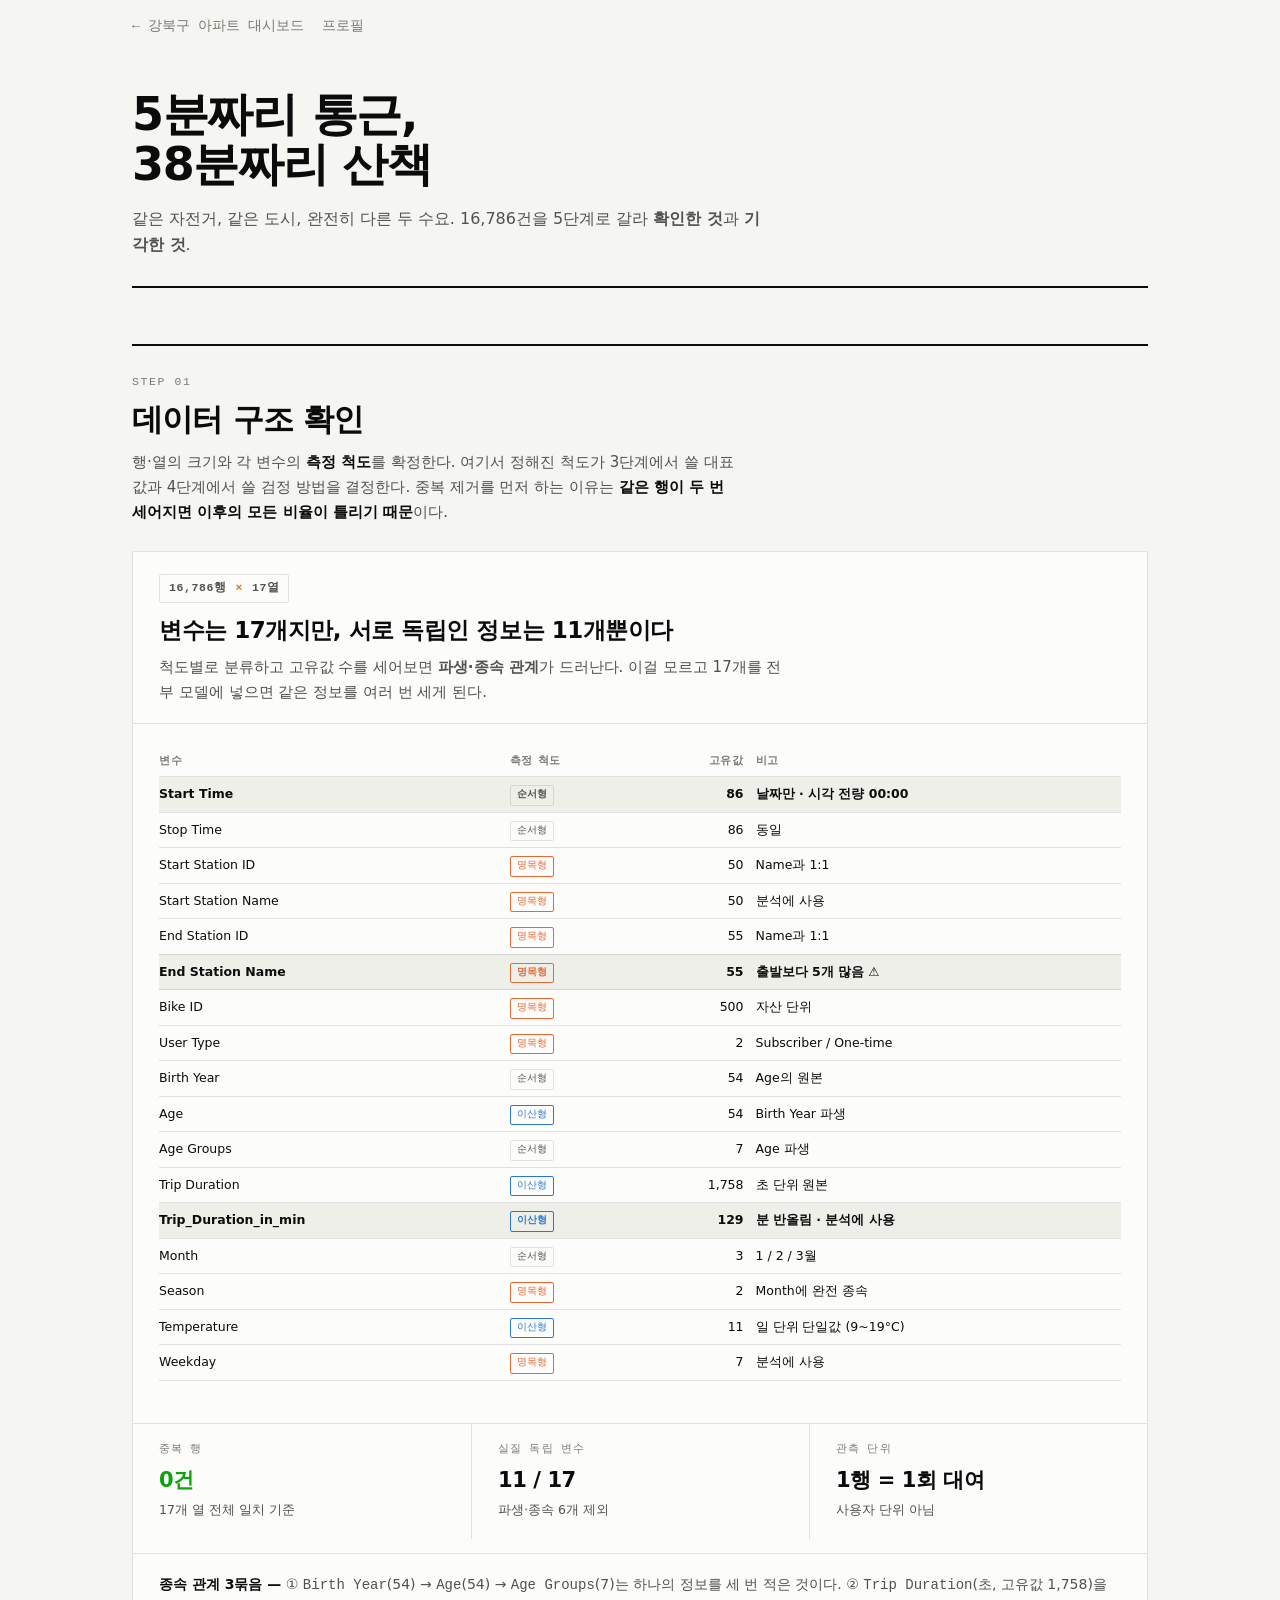
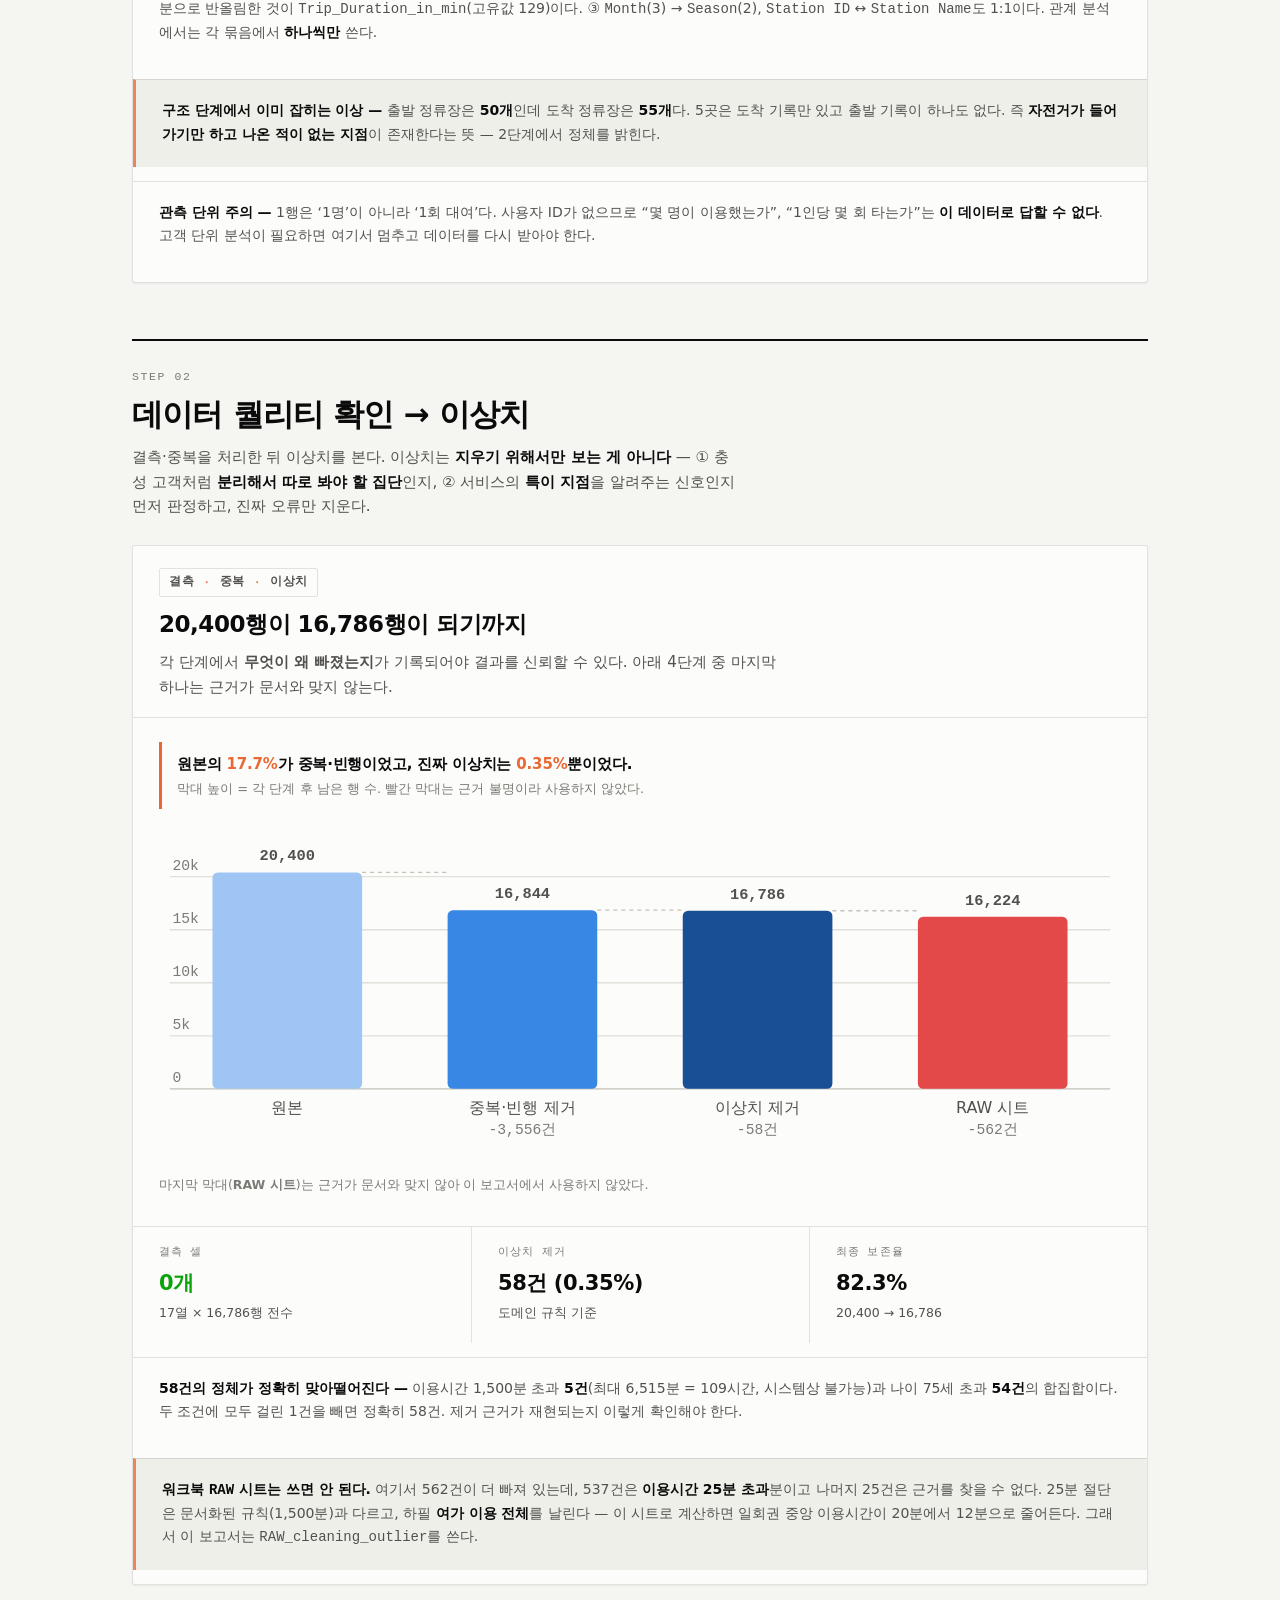
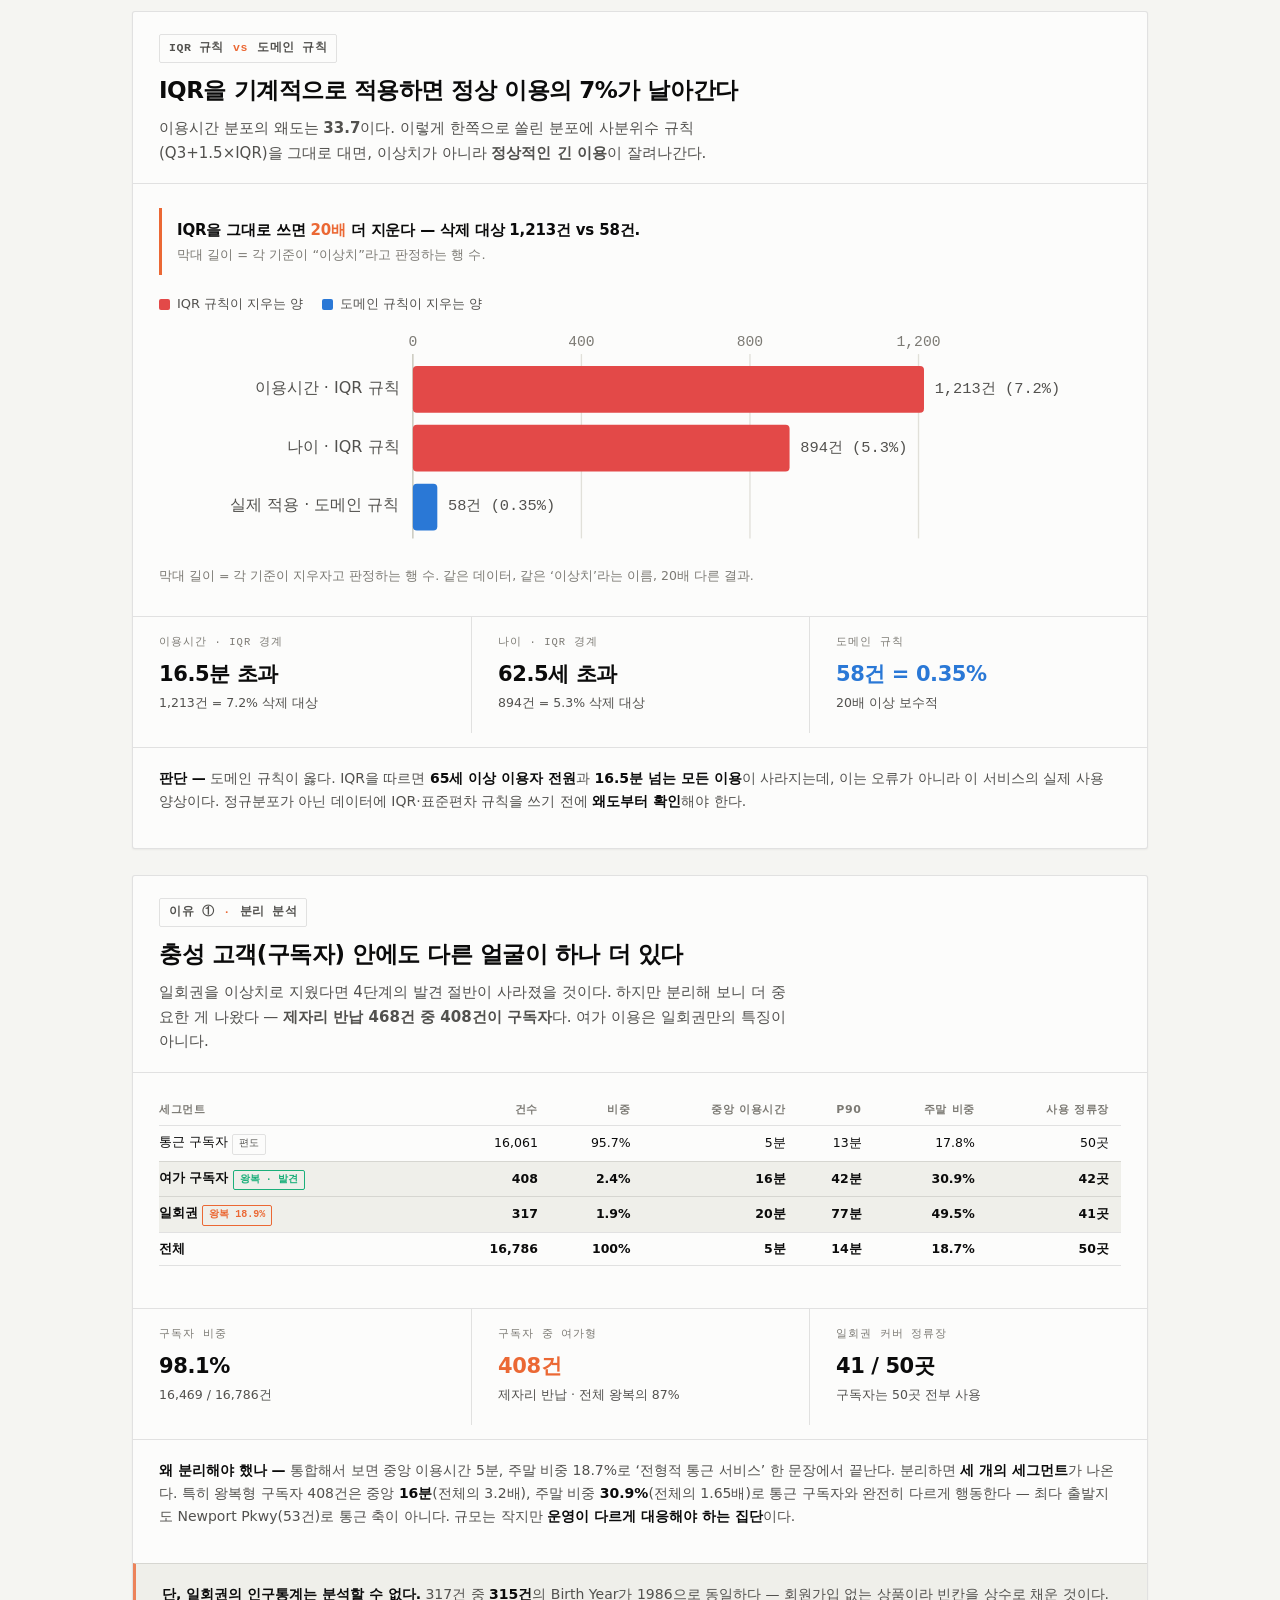
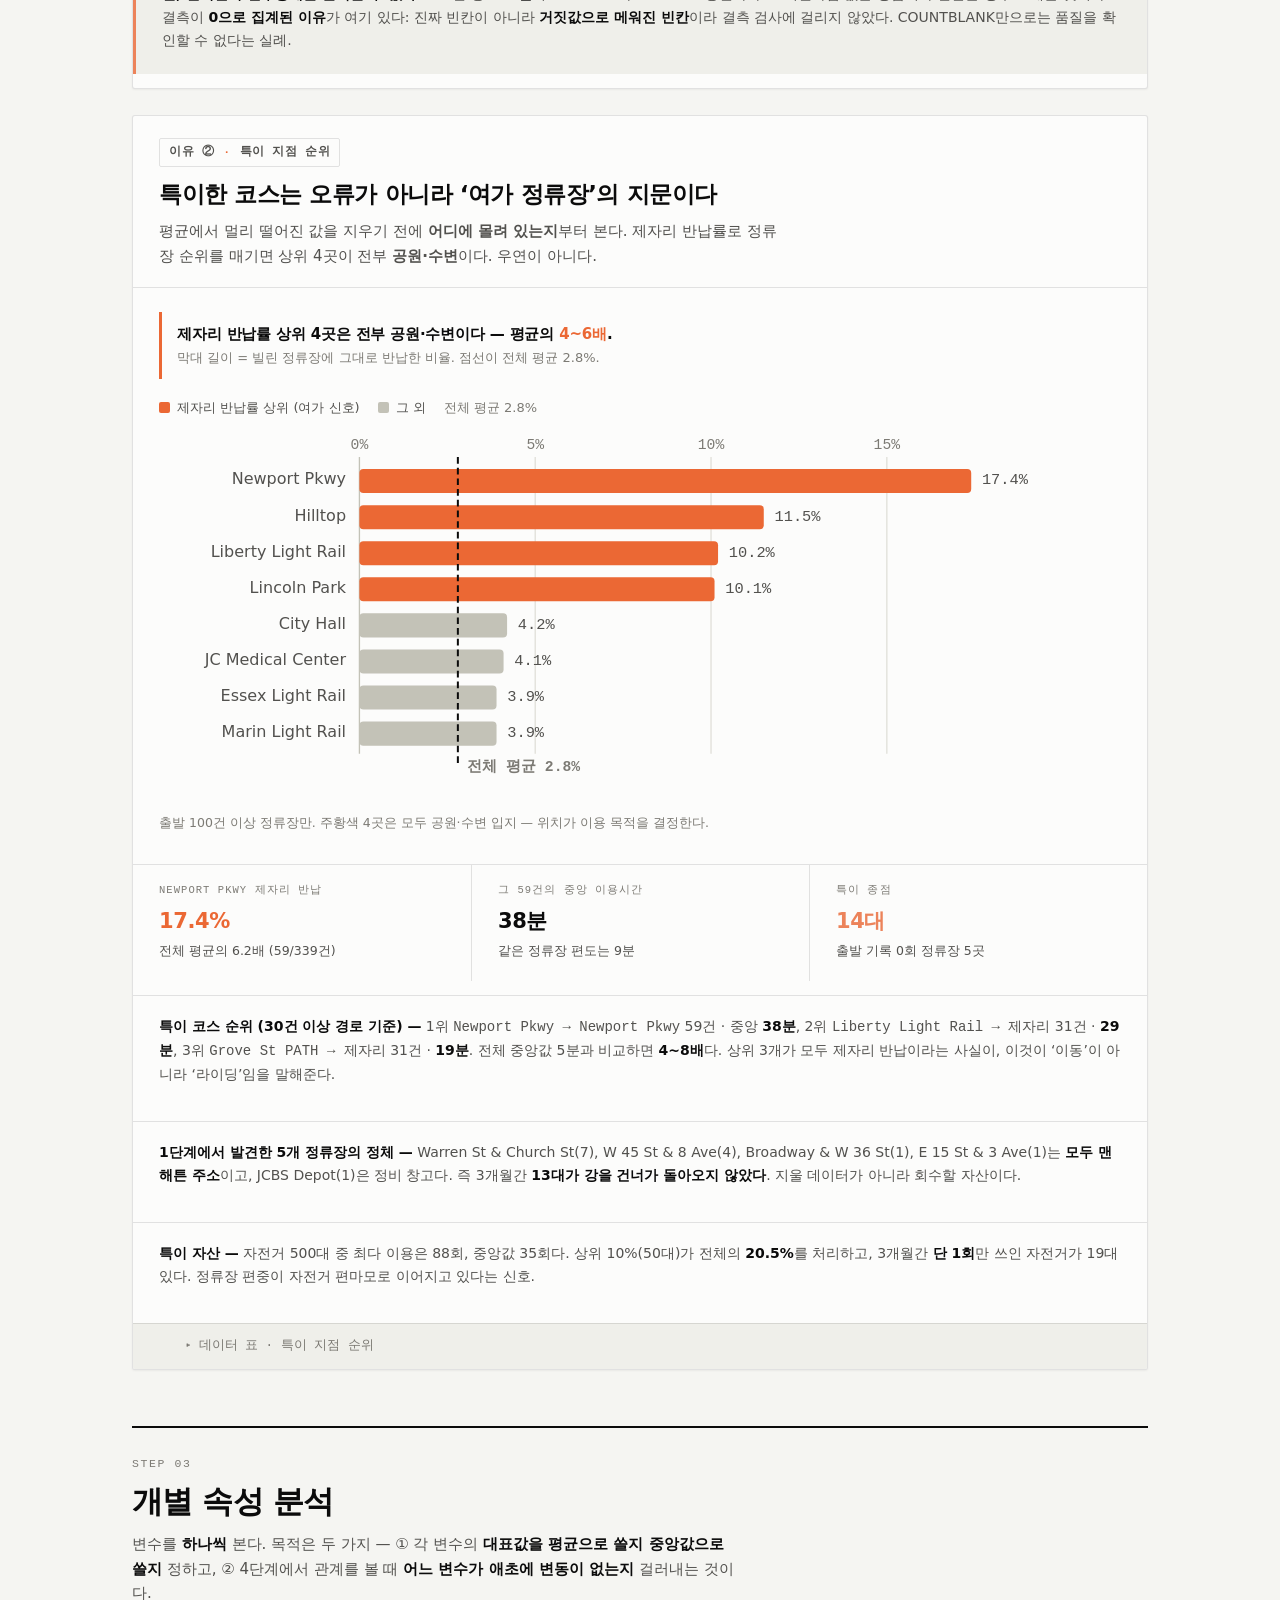
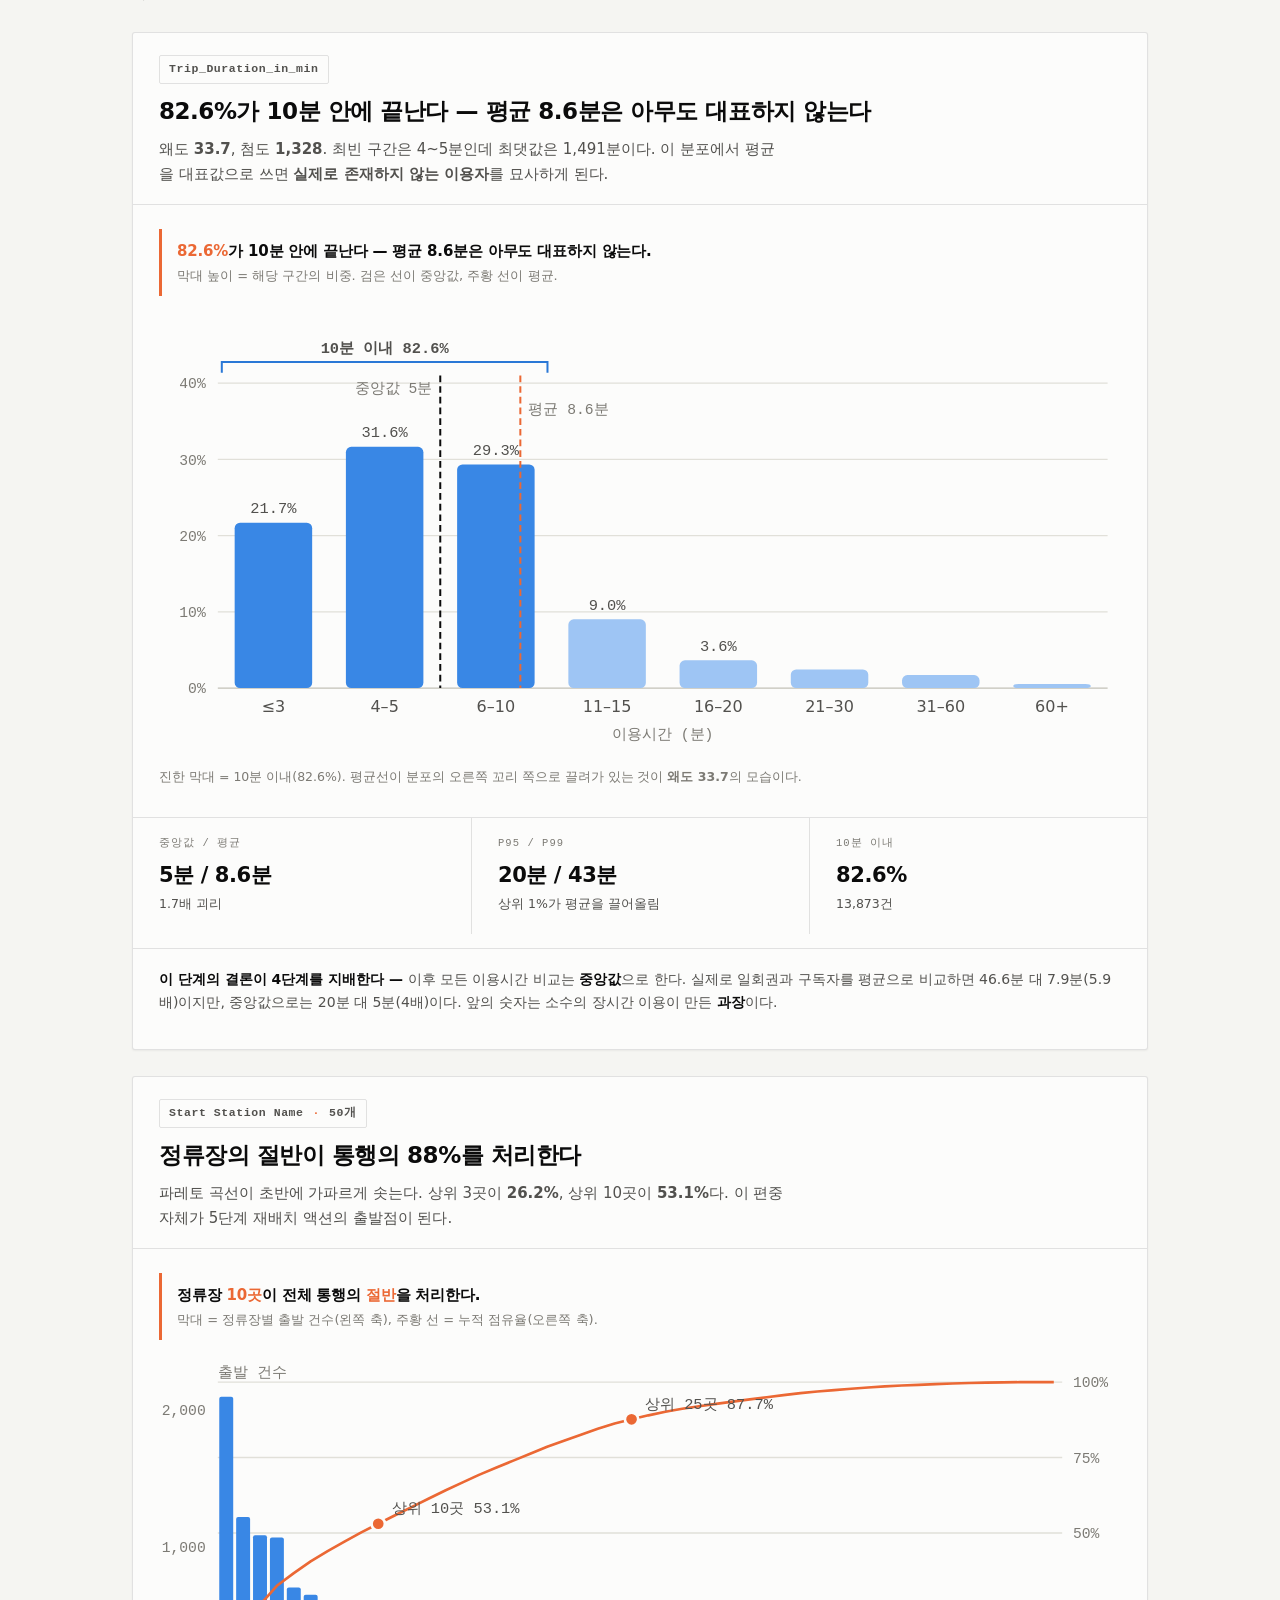
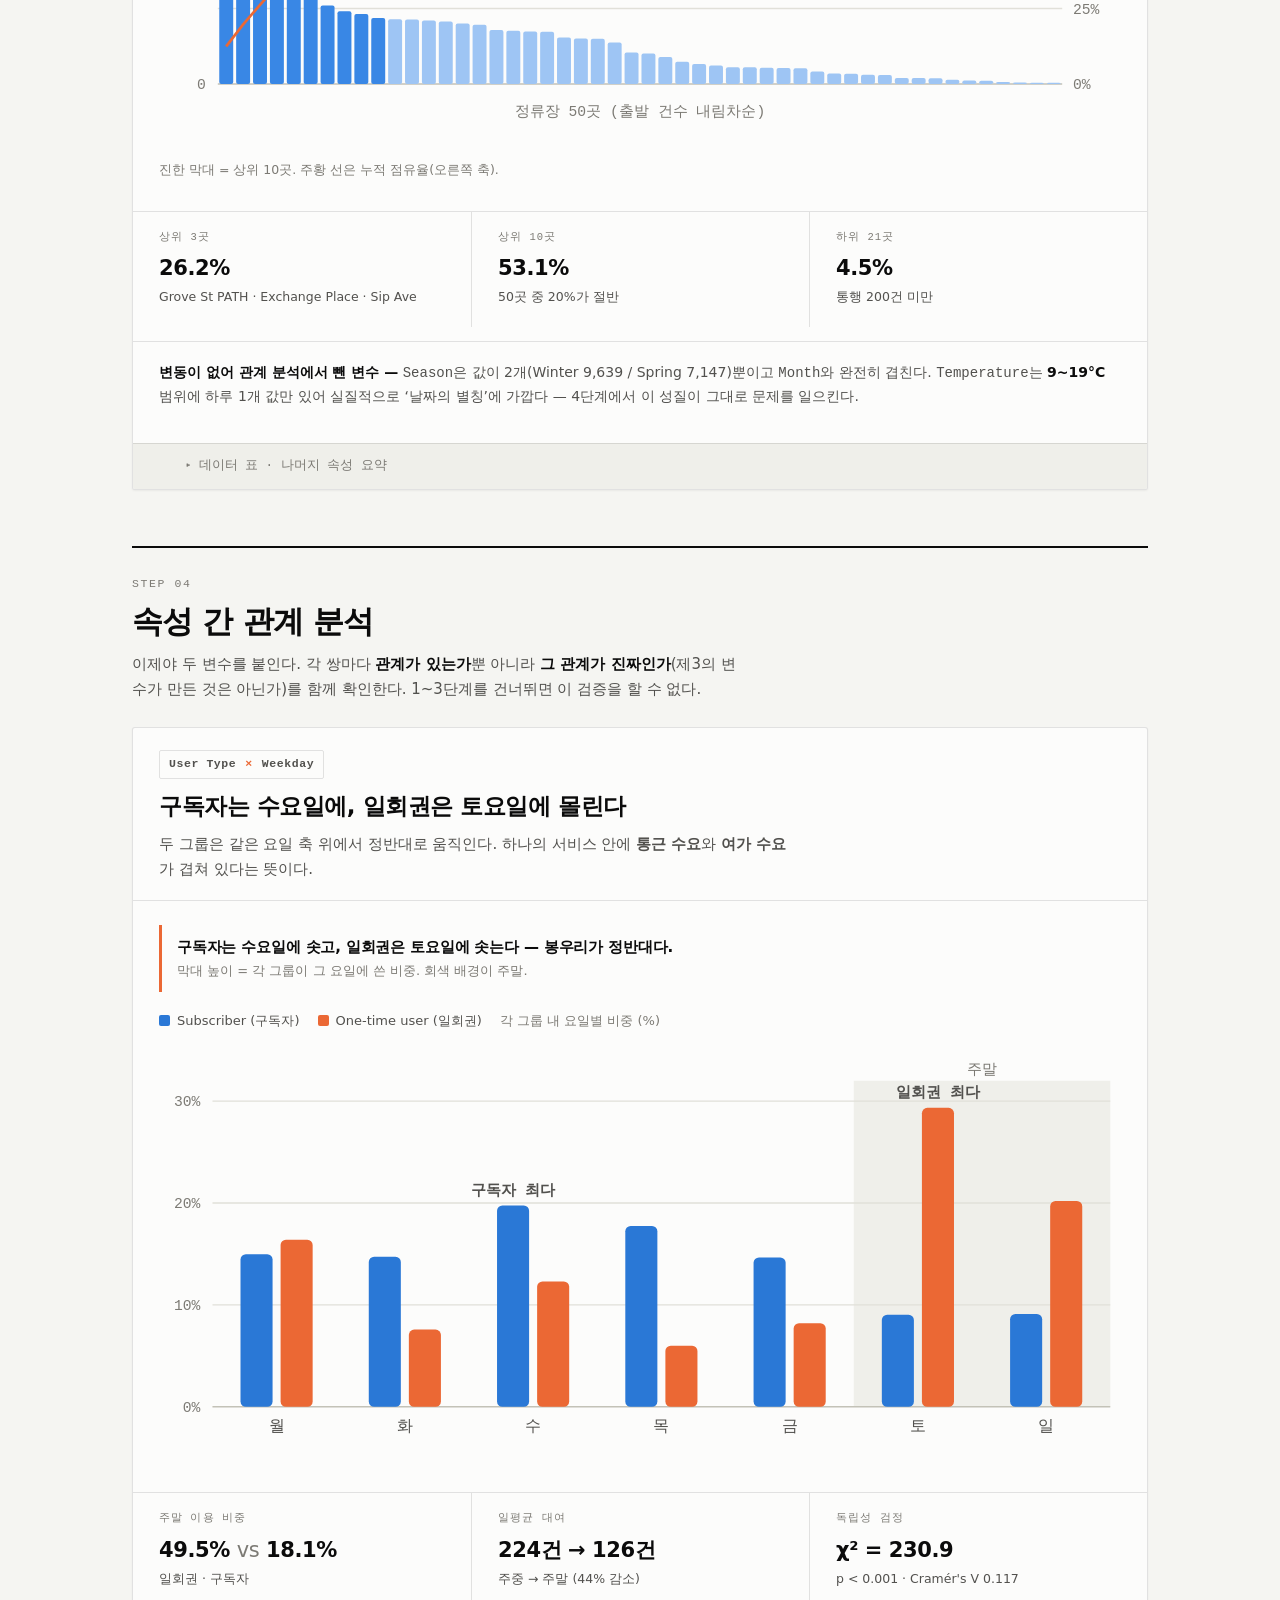
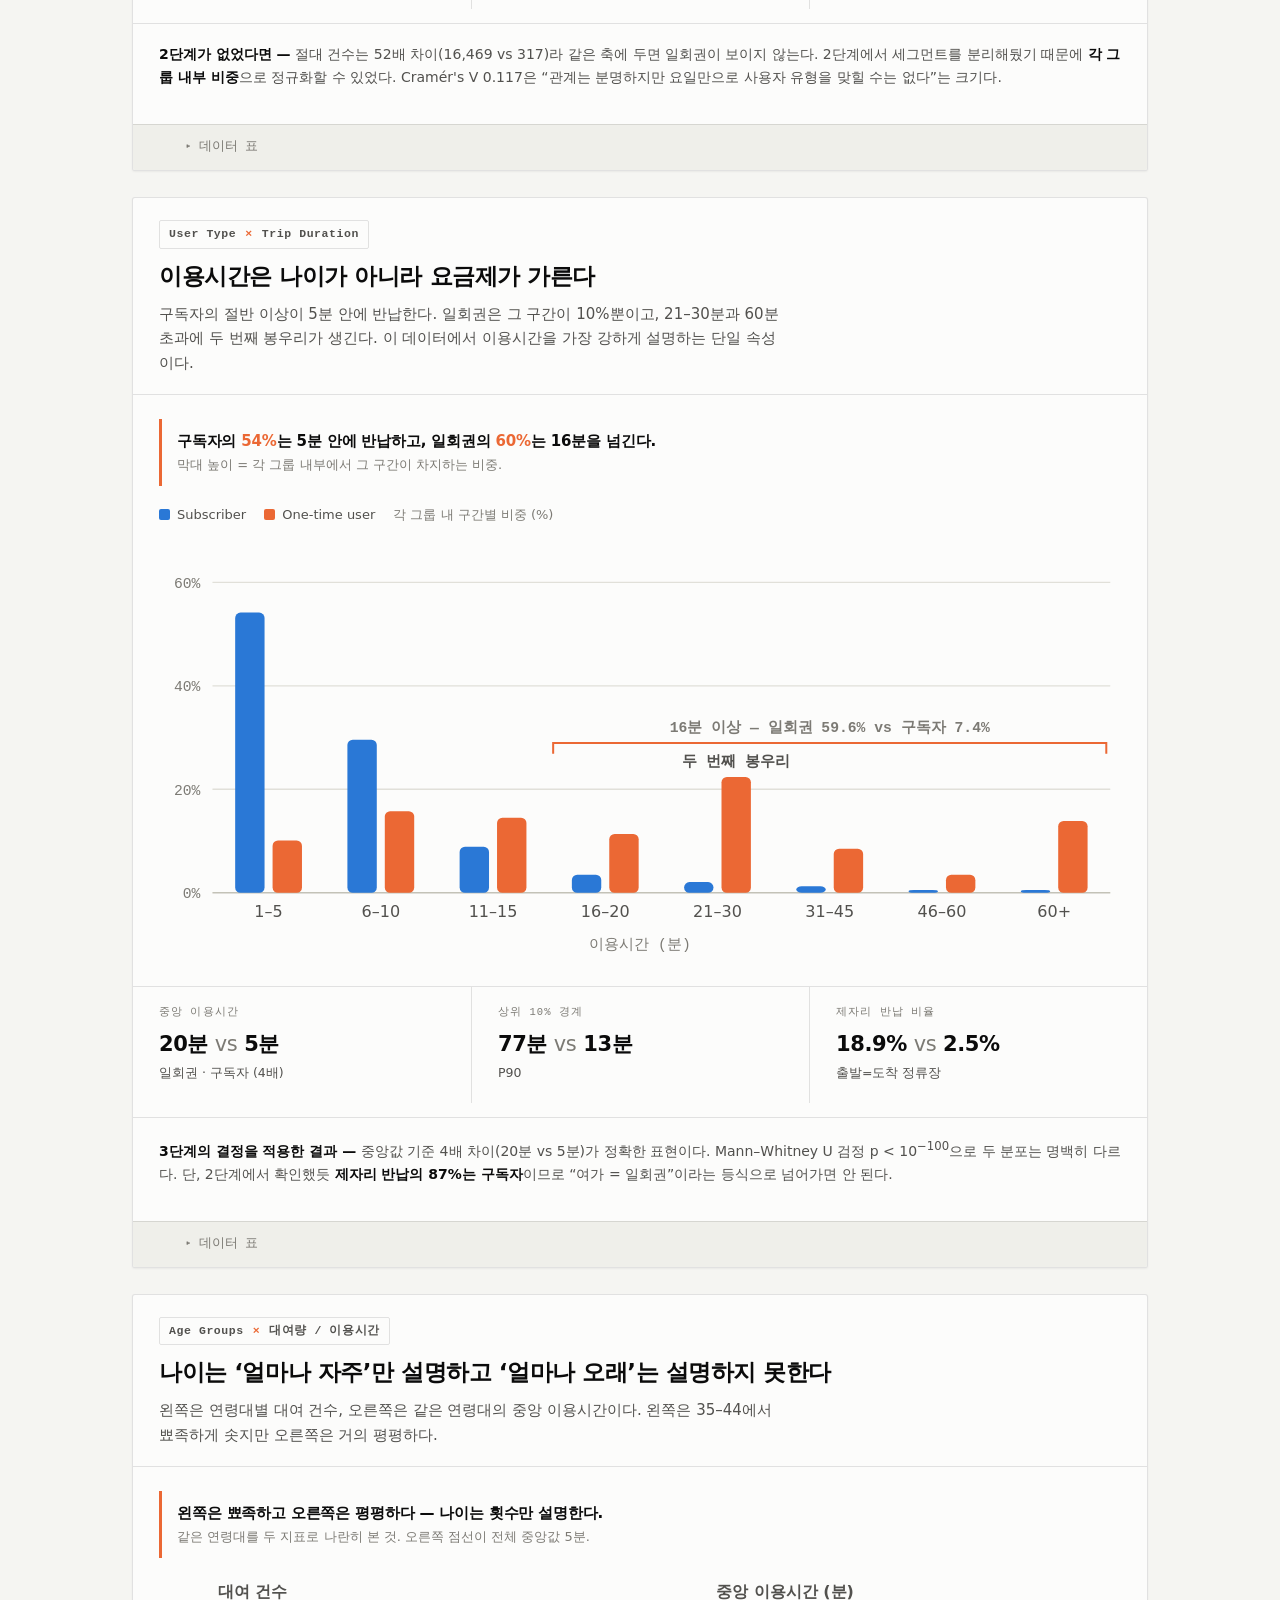
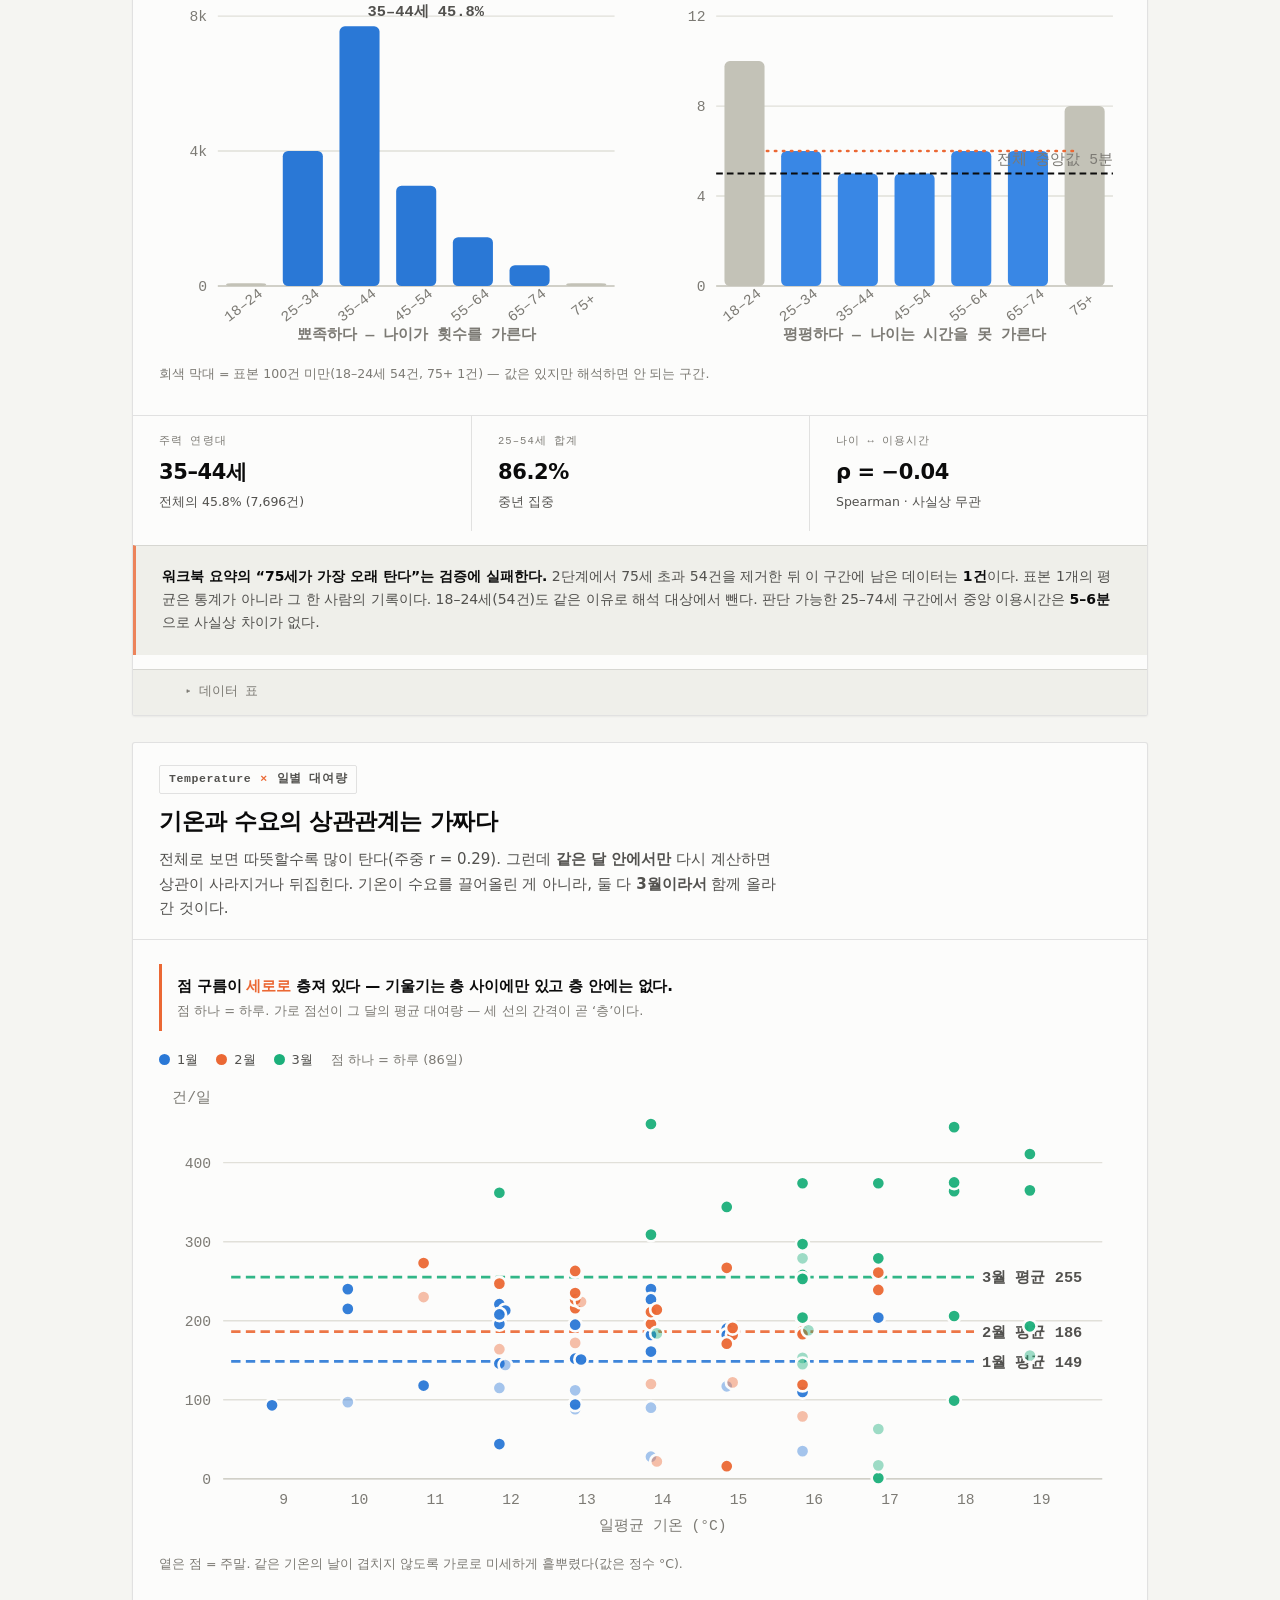
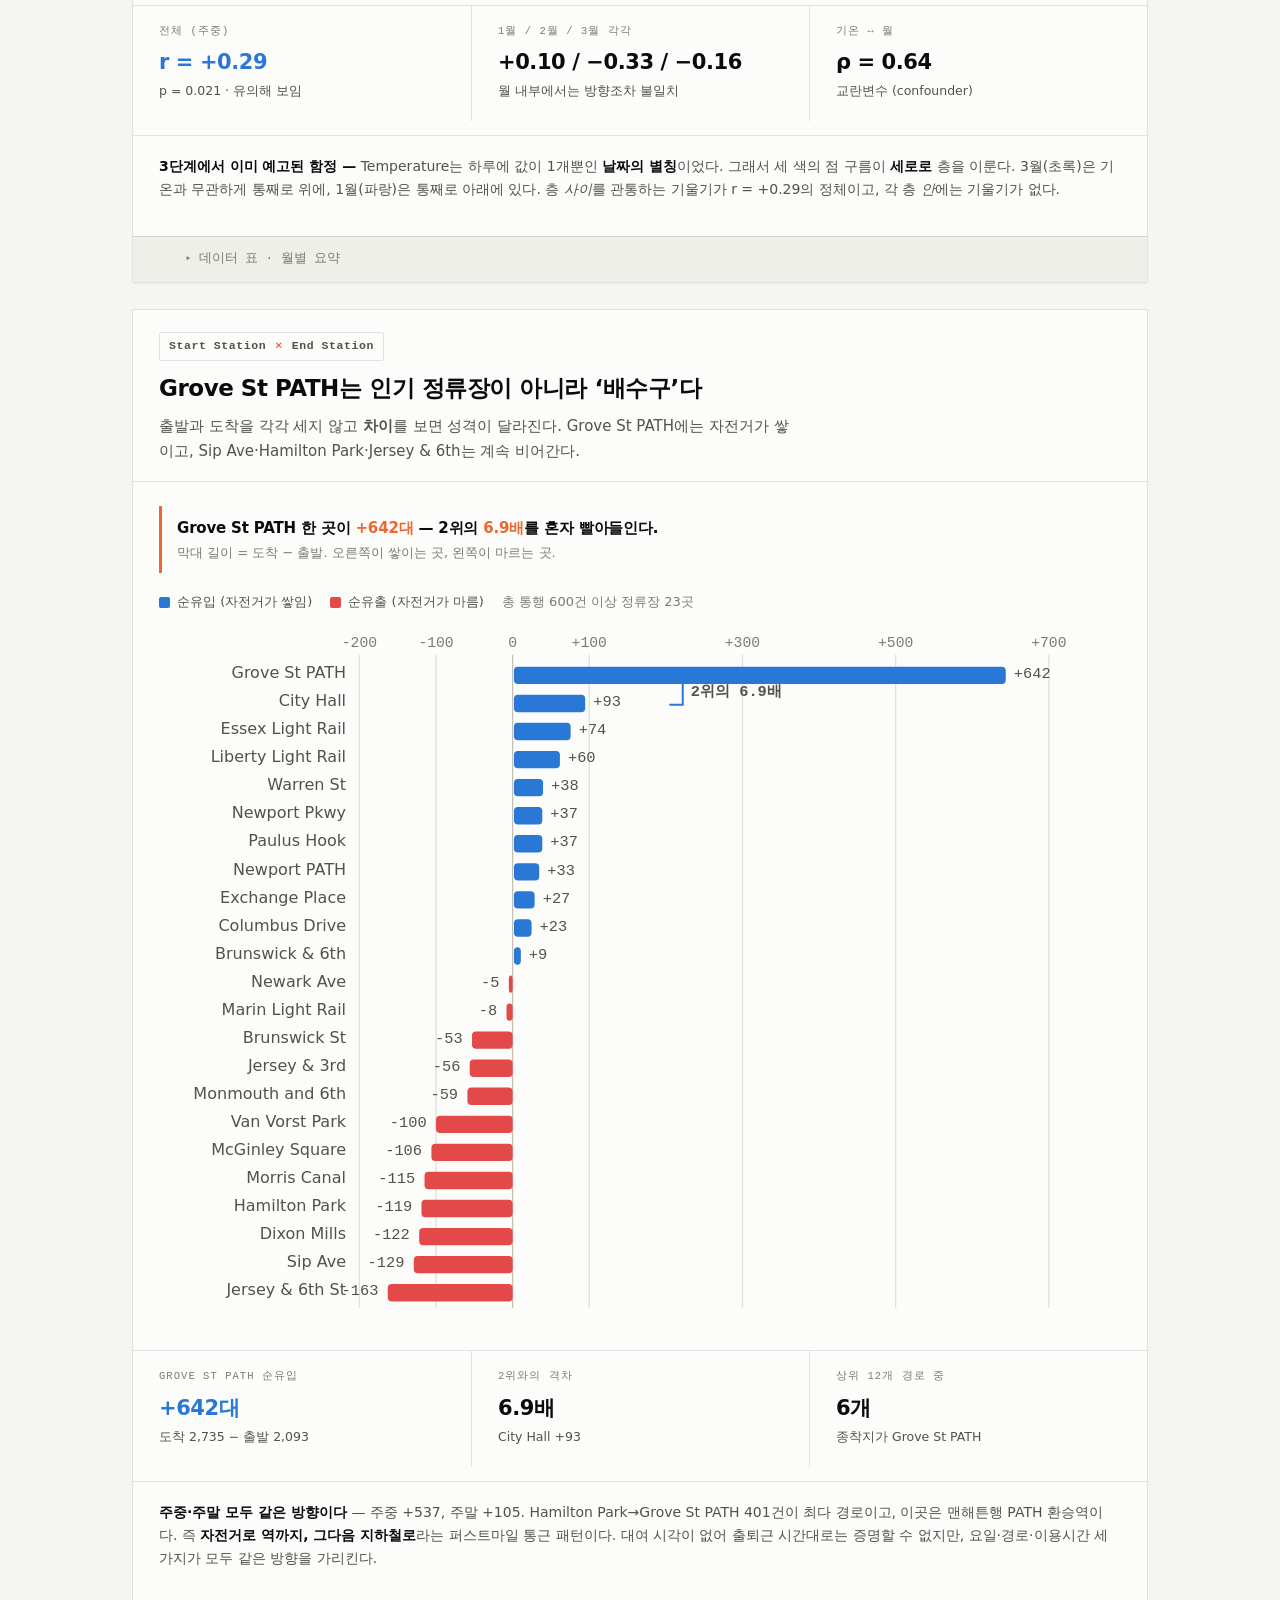
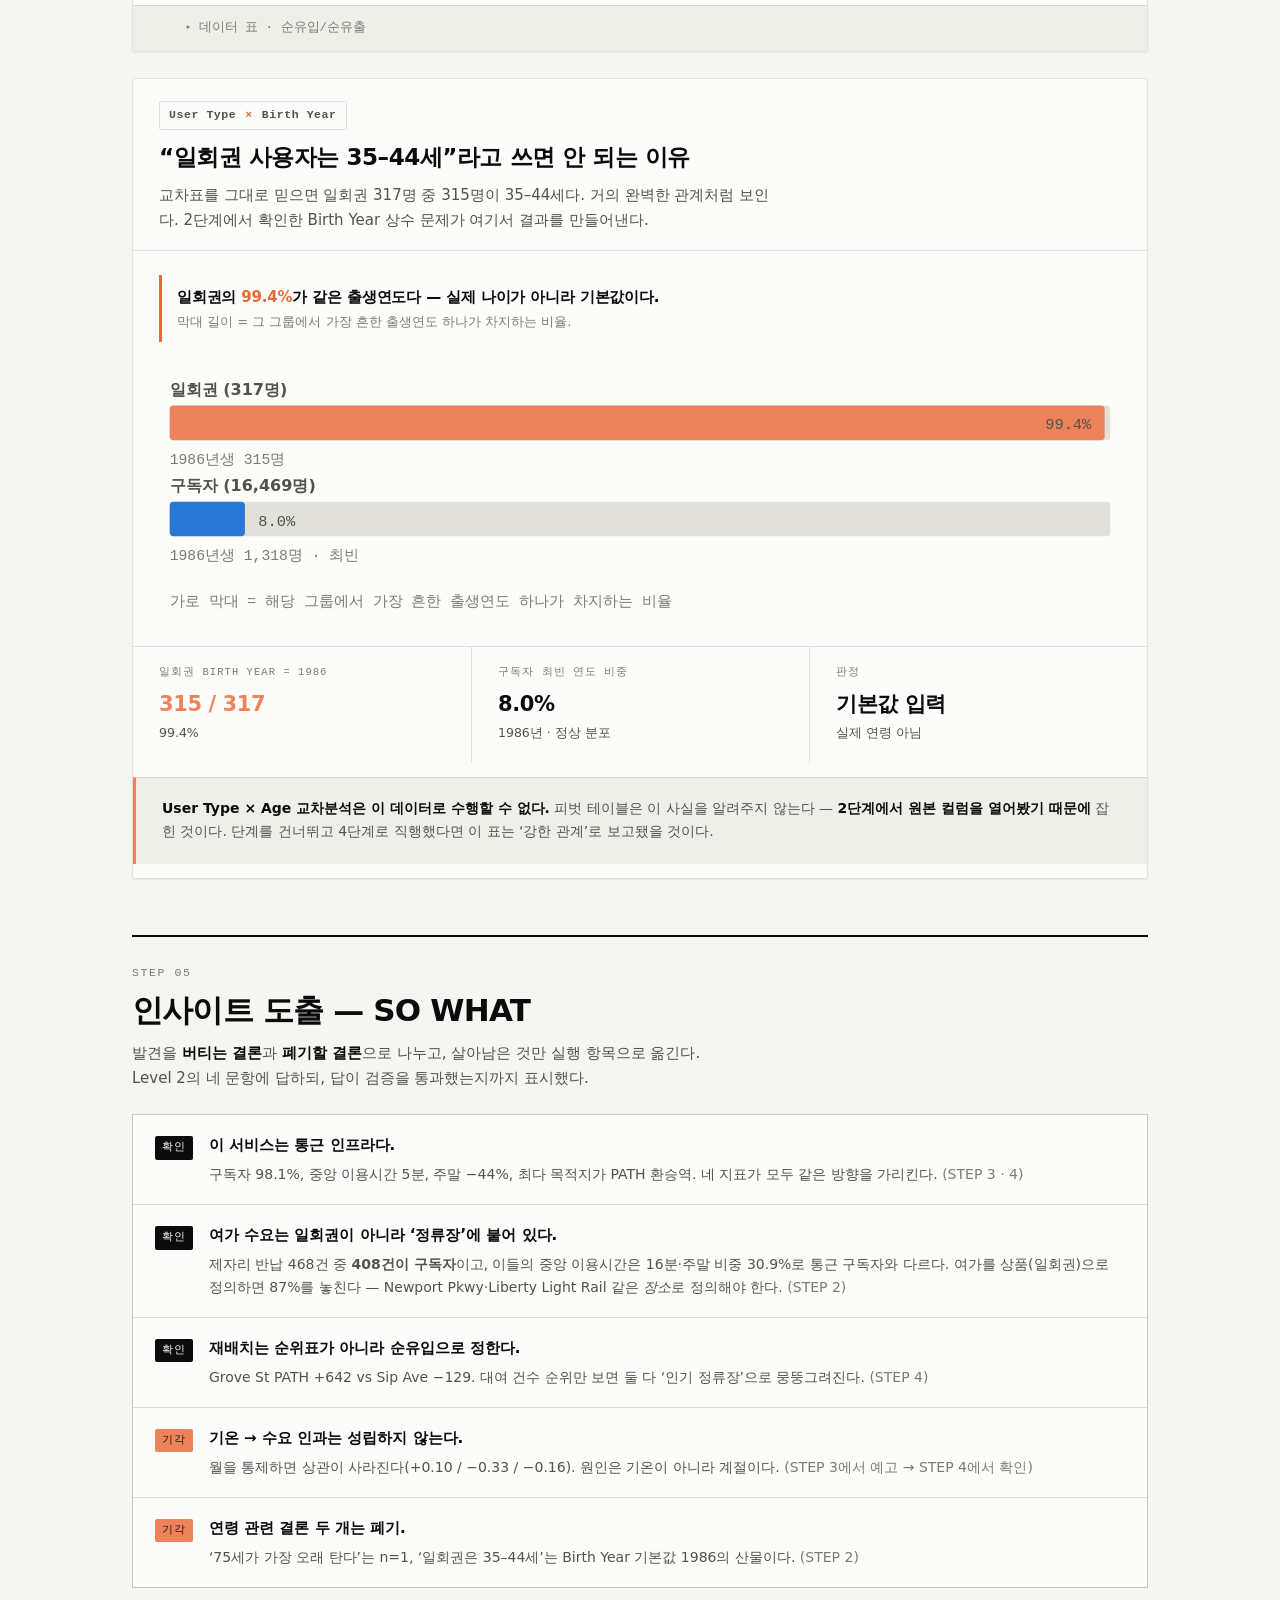
==== commit 5ad755da: "retitle EDA dashboard and annotate charts inline 타이틀을 결론 함축형으로 교체하고, 목차·kicker를 제거해 STEP 1~5만 남겼다. 각" ====
--- a/citibike-eda.html
+++ b/citibike-eda.html
@@ -3,7 +3,7 @@
 <head>
 <meta charset="UTF-8">
 <meta name="viewport" content="width=device-width, initial-scale=1">
-<meta name="description" content="뉴욕 Citi Bike 16,786건을 구조 확인 → 품질·이상치 → 단변량 → 관계 → 인사이트의 표준 EDA 5단계로 분석한 보고서.">
+<meta name="description" content="뉴욕 Citi Bike 16,786건에서 통근 수요와 여가 수요를 갈라낸 EDA 5단계 보고서.">
 <link rel="icon" href="data:image/svg+xml,<svg xmlns=%22http://www.w3.org/2000/svg%22 viewBox=%220 0 100 100%22><text y=%22.9em%22 font-size=%2290%22>🚲</text></svg>">
 <title>뉴욕 따릉이 EDA 5단계</title>
 <style>
@@ -57,17 +57,15 @@
   letter-spacing:-.028em; line-height:1.08; text-wrap:balance}
 .dek{margin:16px 0 0; max-width:62ch; color:var(--ink2); font-size:16px}
 
-/* ---------- toc ---------- */
-.toc{display:flex; flex-wrap:wrap; margin:0; padding:0; list-style:none;
-  border-bottom:1px solid var(--border)}
-.toc li{flex:1 1 165px; border-left:1px solid var(--border)}
-.toc li:first-child{border-left:0}
-.toc a{display:block; padding:16px 14px 18px; text-decoration:none; color:inherit}
-.toc a:hover{background:var(--sunk)}
-.toc .n{font-family:ui-monospace,SFMono-Regular,Consolas,monospace; font-size:11px;
-  letter-spacing:.1em; color:var(--muted); display:block}
-.toc .t{font-size:14px; font-weight:650; margin-top:4px; display:block; letter-spacing:-.01em}
-.toc li:first-child a{padding-left:0}
+/* ---------- takeaway rail ---------- */
+.takeaway{
+  margin:0 0 18px; padding:11px 0 11px 15px; border-left:3px solid var(--s2);
+  font-size:15px; font-weight:650; line-height:1.5; color:var(--ink);
+  letter-spacing:-.012em; text-wrap:balance;
+}
+.takeaway em{font-style:normal; font-variant-numeric:tabular-nums; color:var(--s2)}
+.takeaway span{display:block; font-size:13px; font-weight:450; color:var(--muted);
+  margin-top:3px; letter-spacing:0}
 
 /* ---------- step header ---------- */
 .step{margin-top:56px; scroll-margin-top:16px}
@@ -224,21 +222,12 @@
 <div class="wrap">
 
 <header class="mast">
-  <p class="kicker">EDA Level 2 · NY Citi Bike · 2023 Q1 · Jersey City</p>
-  <h1>구조 → 품질 → 단변량 → 관계 → SO WHAT</h1>
+  <h1>5분짜리 통근,<br>38분짜리 산책</h1>
   <p class="dek">
-    공유자전거 16,786건을 표준 EDA 5단계로 통과시켰다. 각 단계는 <b>다음 단계에서 무엇을 믿어도 되는지</b>를
-    확정하기 위해 존재한다 — 구조를 모르면 품질을 못 보고, 품질을 모르면 관계가 전부 가짜일 수 있다.
+    같은 자전거, 같은 도시, 완전히 다른 두 수요.
+    16,786건을 5단계로 갈라 <b>확인한 것</b>과 <b>기각한 것</b>.
   </p>
 </header>
-
-<ol class="toc">
-  <li><a href="#s1"><span class="n">STEP 01</span><span class="t">데이터 구조 확인</span></a></li>
-  <li><a href="#s2"><span class="n">STEP 02</span><span class="t">데이터 퀄리티 · 이상치</span></a></li>
-  <li><a href="#s3"><span class="n">STEP 03</span><span class="t">개별 속성 분석</span></a></li>
-  <li><a href="#s4"><span class="n">STEP 04</span><span class="t">속성 간 관계 분석</span></a></li>
-  <li><a href="#s5"><span class="n">STEP 05</span><span class="t">인사이트 · SO WHAT</span></a></li>
-</ol>
 
 <!-- ==================== STEP 1 ==================== -->
 <section class="step" id="s1">
@@ -309,7 +298,8 @@
         마지막 하나는 근거가 문서와 맞지 않는다.
       </p>
     </div>
-    <div class="figbox"><div id="c8"></div></div>
+    <div class="figbox"><p class="takeaway">원본의 <em>17.7%</em>가 중복·빈행이었고, 진짜 이상치는 <em>0.35%</em>뿐이었다.<span>막대 높이 = 각 단계 후 남은 행 수. 빨간 막대는 근거 불명이라 사용하지 않았다.</span></p>
+      <div id="c8"></div></div>
     <div class="stats">
       <div class="stat"><div class="lab">결측 셀</div><div class="val" style="color:var(--good)">0개</div><div class="sub">17열 × 16,786행 전수</div></div>
       <div class="stat"><div class="lab">이상치 제거</div><div class="val">58건 (0.35%)</div><div class="sub">도메인 규칙 기준</div></div>
@@ -340,11 +330,12 @@
       </p>
     </div>
     <div class="figbox">
+      <p class="takeaway">IQR을 그대로 쓰면 <em>20배</em> 더 지운다 — 삭제 대상 1,213건 vs 58건.<span>막대 길이 = 각 기준이 &ldquo;이상치&rdquo;라고 판정하는 행 수.</span></p>
       <div class="legend">
         <span class="lg"><span class="sw" style="background:var(--neg)"></span>IQR 규칙이 지우는 양</span>
         <span class="lg"><span class="sw" style="background:var(--s1)"></span>도메인 규칙이 지우는 양</span>
       </div>
-      <div id="c9"></div>
+            <div id="c9"></div>
     </div>
     <div class="stats">
       <div class="stat"><div class="lab">이용시간 · IQR 경계</div><div class="val">16.5분 초과</div><div class="sub">1,213건 = 7.2% 삭제 대상</div></div>
@@ -401,12 +392,13 @@
       </p>
     </div>
     <div class="figbox">
+      <p class="takeaway">제자리 반납률 상위 4곳은 전부 공원·수변이다 — 평균의 <em>4~6배</em>.<span>막대 길이 = 빌린 정류장에 그대로 반납한 비율. 점선이 전체 평균 2.8%.</span></p>
       <div class="legend">
         <span class="lg"><span class="sw" style="background:var(--s2)"></span>제자리 반납률 상위 (여가 신호)</span>
         <span class="lg"><span class="sw" style="background:var(--axis)"></span>그 외</span>
         <span class="lg" style="color:var(--muted)">전체 평균 2.8%</span>
       </div>
-      <div id="c10"></div>
+            <div id="c10"></div>
     </div>
     <div class="stats">
       <div class="stat"><div class="lab">Newport Pkwy 제자리 반납</div><div class="val" style="color:var(--s2)">17.4%</div><div class="sub">전체 평균의 6.2배 (59/339건)</div></div>
@@ -456,7 +448,8 @@
         이 분포에서 평균을 대표값으로 쓰면 <b>실제로 존재하지 않는 이용자</b>를 묘사하게 된다.
       </p>
     </div>
-    <div class="figbox"><div id="c11"></div></div>
+    <div class="figbox"><p class="takeaway"><em>82.6%</em>가 10분 안에 끝난다 — 평균 8.6분은 아무도 대표하지 않는다.<span>막대 높이 = 해당 구간의 비중. 검은 선이 중앙값, 주황 선이 평균.</span></p>
+      <div id="c11"></div></div>
     <div class="stats">
       <div class="stat"><div class="lab">중앙값 / 평균</div><div class="val">5분 / 8.6분</div><div class="sub">1.7배 괴리</div></div>
       <div class="stat"><div class="lab">P95 / P99</div><div class="val">20분 / 43분</div><div class="sub">상위 1%가 평균을 끌어올림</div></div>
@@ -478,7 +471,8 @@
         이 편중 자체가 5단계 재배치 액션의 출발점이 된다.
       </p>
     </div>
-    <div class="figbox"><div id="c12"></div></div>
+    <div class="figbox"><p class="takeaway">정류장 <em>10곳</em>이 전체 통행의 <em>절반</em>을 처리한다.<span>막대 = 정류장별 출발 건수(왼쪽 축), 주황 선 = 누적 점유율(오른쪽 축).</span></p>
+      <div id="c12"></div></div>
     <div class="stats">
       <div class="stat"><div class="lab">상위 3곳</div><div class="val">26.2%</div><div class="sub">Grove St PATH · Exchange Place · Sip Ave</div></div>
       <div class="stat"><div class="lab">상위 10곳</div><div class="val">53.1%</div><div class="sub">50곳 중 20%가 절반</div></div>
@@ -516,12 +510,13 @@
       </p>
     </div>
     <div class="figbox">
+      <p class="takeaway">구독자는 수요일에 솟고, 일회권은 토요일에 솟는다 — 봉우리가 정반대다.<span>막대 높이 = 각 그룹이 그 요일에 쓴 비중. 회색 배경이 주말.</span></p>
       <div class="legend">
         <span class="lg"><span class="sw" style="background:var(--s1)"></span>Subscriber (구독자)</span>
         <span class="lg"><span class="sw" style="background:var(--s2)"></span>One-time user (일회권)</span>
         <span class="lg" style="color:var(--muted)">각 그룹 내 요일별 비중 (%)</span>
       </div>
-      <div id="c1"></div>
+            <div id="c1"></div>
     </div>
     <div class="stats">
       <div class="stat"><div class="lab">주말 이용 비중</div><div class="val">49.5% <span style="color:var(--muted);font-weight:400">vs</span> 18.1%</div><div class="sub">일회권 · 구독자</div></div>
@@ -548,12 +543,13 @@
       </p>
     </div>
     <div class="figbox">
+      <p class="takeaway">구독자의 <em>54%</em>는 5분 안에 반납하고, 일회권의 <em>60%</em>는 16분을 넘긴다.<span>막대 높이 = 각 그룹 내부에서 그 구간이 차지하는 비중.</span></p>
       <div class="legend">
         <span class="lg"><span class="sw" style="background:var(--s1)"></span>Subscriber</span>
         <span class="lg"><span class="sw" style="background:var(--s2)"></span>One-time user</span>
         <span class="lg" style="color:var(--muted)">각 그룹 내 구간별 비중 (%)</span>
       </div>
-      <div id="c2"></div>
+            <div id="c2"></div>
     </div>
     <div class="stats">
       <div class="stat"><div class="lab">중앙 이용시간</div><div class="val">20분 <span style="color:var(--muted);font-weight:400">vs</span> 5분</div><div class="sub">일회권 · 구독자 (4배)</div></div>
@@ -580,7 +576,8 @@
         왼쪽은 35–44에서 뾰족하게 솟지만 오른쪽은 거의 평평하다.
       </p>
     </div>
-    <div class="figbox"><div id="c3"></div></div>
+    <div class="figbox"><p class="takeaway">왼쪽은 뾰족하고 오른쪽은 평평하다 — 나이는 횟수만 설명한다.<span>같은 연령대를 두 지표로 나란히 본 것. 오른쪽 점선이 전체 중앙값 5분.</span></p>
+      <div id="c3"></div></div>
     <div class="stats">
       <div class="stat"><div class="lab">주력 연령대</div><div class="val">35–44세</div><div class="sub">전체의 45.8% (7,696건)</div></div>
       <div class="stat"><div class="lab">25–54세 합계</div><div class="val">86.2%</div><div class="sub">중년 집중</div></div>
@@ -607,13 +604,14 @@
       </p>
     </div>
     <div class="figbox">
+      <p class="takeaway">점 구름이 <em>세로로</em> 층져 있다 — 기울기는 층 사이에만 있고 층 안에는 없다.<span>점 하나 = 하루. 가로 점선이 그 달의 평균 대여량 — 세 선의 간격이 곧 &lsquo;층&rsquo;이다.</span></p>
       <div class="legend">
         <span class="lg"><span class="sw dot" style="background:var(--s1)"></span>1월</span>
         <span class="lg"><span class="sw dot" style="background:var(--s2)"></span>2월</span>
         <span class="lg"><span class="sw dot" style="background:var(--s3)"></span>3월</span>
         <span class="lg" style="color:var(--muted)">점 하나 = 하루 (86일)</span>
       </div>
-      <div id="c4"></div>
+            <div id="c4"></div>
     </div>
     <div class="stats">
       <div class="stat"><div class="lab">전체 (주중)</div><div class="val" style="color:var(--s1)">r = +0.29</div><div class="sub">p = 0.021 · 유의해 보임</div></div>
@@ -641,12 +639,13 @@
       </p>
     </div>
     <div class="figbox">
+      <p class="takeaway">Grove St PATH 한 곳이 <em>+642대</em> — 2위의 <em>6.9배</em>를 혼자 빨아들인다.<span>막대 길이 = 도착 − 출발. 오른쪽이 쌓이는 곳, 왼쪽이 마르는 곳.</span></p>
       <div class="legend">
         <span class="lg"><span class="sw" style="background:var(--s1)"></span>순유입 (자전거가 쌓임)</span>
         <span class="lg"><span class="sw" style="background:var(--neg)"></span>순유출 (자전거가 마름)</span>
         <span class="lg" style="color:var(--muted)">총 통행 600건 이상 정류장 23곳</span>
       </div>
-      <div id="c5"></div>
+            <div id="c5"></div>
     </div>
     <div class="stats">
       <div class="stat"><div class="lab">Grove St PATH 순유입</div><div class="val" style="color:var(--s1)">+642대</div><div class="sub">도착 2,735 − 출발 2,093</div></div>
@@ -673,7 +672,8 @@
         2단계에서 확인한 Birth Year 상수 문제가 여기서 결과를 만들어낸다.
       </p>
     </div>
-    <div class="figbox"><div id="c6"></div></div>
+    <div class="figbox"><p class="takeaway">일회권의 <em>99.4%</em>가 같은 출생연도다 — 실제 나이가 아니라 기본값이다.<span>막대 길이 = 그 그룹에서 가장 흔한 출생연도 하나가 차지하는 비율.</span></p>
+      <div id="c6"></div></div>
     <div class="stats">
       <div class="stat"><div class="lab">일회권 Birth Year = 1986</div><div class="val" style="color:var(--warn)">315 / 317</div><div class="sub">99.4%</div></div>
       <div class="stat"><div class="lab">구독자 최빈 연도 비중</div><div class="val">8.0%</div><div class="sub">1986년 · 정상 분포</div></div>
@@ -725,7 +725,8 @@
   <div class="routebox">
     <h4>재배치 루트 설계 (A1)</h4>
     <p>주중 하루 순증감을 대수로 환산한 값. 회수 1곳, 배분 5곳이면 시스템 불균형의 대부분이 상쇄된다.</p>
-    <div id="c7"></div>
+    <p class="takeaway">한 곳에서 걷어 다섯 곳에 뿌리면, 하루 <em>10대</em>로 불균형이 상쇄된다.<span>선 굵기 = 하루 이동해야 할 자전거 수.</span></p>
+      <div id="c7"></div>
   </div>
 
   <div class="acts">
@@ -871,9 +872,16 @@
 
 /* ============ generic grouped column chart ============ */
 function grouped(mount,cats,series,opts){
-  const W=720,H=opts.h||300,ML=40,MR=8,MT=14,MB=opts.mb||40;
+  const W=720,H=opts.h||300,ML=40,MR=8,MT=opts.mt||14,MB=opts.mb||40;
   const pw=W-ML-MR, ph=H-MT-MB, max=opts.max;
   const s=svg(W,H); s.setAttribute("aria-label",opts.label);
+  const band0=pw/cats.length;
+  /* 배경 밴드 (주말 등) */
+  (opts.bands||[]).forEach(b=>{
+    s.appendChild(el("rect",{x:ML+band0*b.from,y:MT,width:band0*(b.to-b.from+1),height:ph,
+      fill:"var(--sunk)"}));
+    s.appendChild(txt(ML+band0*(b.from+(b.to-b.from+1)/2),MT-5,b.label,"tick"));
+  });
   opts.ticks.forEach(v=>{const y=MT+ph-v/max*ph;
     s.appendChild(el("line",{x1:ML,x2:W-MR,y1:y,y2:y,class:v===0?"baseline":"gridline"}));
     s.appendChild(txt(ML-9,y+4,opts.fmtTick(v),"tick tn","end"));});
@@ -884,6 +892,10 @@
     series.forEach((se,j)=>{
       const v=se.data[i], hgt=Math.max(2,v/max*ph), x=start+j*(bw+gap), y=MT+ph-hgt;
       s.appendChild(el("rect",{x:x,y:y,width:bw,height:hgt,rx:4,fill:"var(--"+se.color+")",class:"mark","data-t":"g"+i}));
+      /* 각 시리즈의 최댓값에 직접 라벨 */
+      if(opts.peak && v===Math.max.apply(null,se.data)){
+        s.appendChild(txt(x+bw/2,y-8,opts.peak(se,v),"vlab",null,{fill:"var(--"+se.color+")","font-weight":"700"}));
+      }
     });
     s.appendChild(el("rect",{x:ML+band*i,y:MT,width:band,height:ph,class:"hit","data-t":"g"+i}));
     bind(s.lastChild,"<b>"+c+"</b><br>"+series.map(q=>q.name+" "+opts.fmtTip(q.data[i],i,q)).join("<br>"),s);
@@ -963,7 +975,6 @@
     s.appendChild(el("rect",{x:ML+band*i,y:MT,width:band,height:ph,class:"hit","data-t":"w"+i}));
     bind(s.lastChild,"<b>"+t.n+"</b><br>잔존 "+nf(t.v)+"행"+(t.d?"<br>제거 "+nf(-t.d)+"행":"")+"<br>"+t.note,s);
   });
-  s.appendChild(txt(ML,16,"단계별 잔존 행수","tick","start"));
   put(document.getElementById("c8"),s);
   cap(document.getElementById("c8"),"마지막 막대(<b>RAW 시트</b>)는 근거가 문서와 맞지 않아 이 보고서에서 사용하지 않았다.");
 })();
@@ -998,12 +1009,12 @@
     name:d[0], v:d[1], lab:d[1].toFixed(1)+"%",
     color:d[4]?"var(--s2)":"var(--axis)",
     tip:"<b>"+d[0]+"</b><br>출발 "+nf(d[2])+"건 중 제자리 반납 "+d[3]+"건<br>= "+d[1].toFixed(1)+"% (전체 평균 2.8%)"
-  })),{max:19, ticks:[0,5,10,15], rh:27, lw:150, mr:70,
+  })),{max:19, ticks:[0,5,10,15], rh:27, lw:150, mr:70, mb:34,
       fmtTick:v=>v+"%", label:"정류장별 제자리 반납률"});
   /* 전체 평균 기준선 */
-  const ML=150,pw=720-ML-70, x=ML+2.8/19*pw;
-  s.appendChild(el("line",{x1:x,x2:x,y1:18,y2:24+8*27,stroke:"var(--ink)","stroke-width":1.5,"stroke-dasharray":"5 3"}));
-  s.appendChild(txt(x+6,16,"전체 평균 2.8%","tick","start",{fill:"var(--ink)"}));
+  const ML=150,pw=720-ML-70, x=ML+2.8/19*pw, yEnd=24+8*27+10;
+  s.appendChild(el("line",{x1:x,x2:x,y1:18,y2:yEnd,stroke:"var(--ink)","stroke-width":1.5,"stroke-dasharray":"5 3"}));
+  s.appendChild(txt(x+7,yEnd+3,"전체 평균 2.8%","tick","start",{fill:"var(--ink)","font-weight":"700"}));
   cap(document.getElementById("c10"),"출발 100건 이상 정류장만. 주황색 4곳은 모두 공원·수변 입지 — 위치가 이용 목적을 결정한다.");
 })();
 
@@ -1025,9 +1036,9 @@
   const cats=["≤3","4–5","6–10","11–15","16–20","21–30","31–60","60+"];
   const n=[3640,5311,4922,1514,611,411,287,90];
   const pct=[21.68,31.64,29.32,9.02,3.64,2.45,1.71,0.54];
-  const W=720,H=300,ML=44,MR=10,MT=18,MB=48, pw=W-ML-MR, ph=H-MT-MB, max=35;
+  const W=720,H=328,ML=44,MR=10,MT=46,MB=48, pw=W-ML-MR, ph=H-MT-MB, max=41;
   const s=svg(W,H); s.setAttribute("aria-label","이용시간 구간별 분포");
-  [0,10,20,30].forEach(v=>{const y=MT+ph-v/max*ph;
+  [0,10,20,30,40].forEach(v=>{const y=MT+ph-v/max*ph;
     s.appendChild(el("line",{x1:ML,x2:W-MR,y1:y,y2:y,class:v===0?"baseline":"gridline"}));
     s.appendChild(txt(ML-9,y+4,v+"%","tick tn","end"));});
   const band=pw/cats.length, bw=Math.min(58,band-12);
@@ -1051,6 +1062,11 @@
     s.appendChild(txt(x+(k?6:-6),MT+13+k*16,m[1],"tick",k?"start":"end",{fill:m[2]}));
   });
   s.appendChild(txt(ML+pw/2,H-MB+38,"이용시간 (분)","tick"));
+  /* 10분 이내 구간 브래킷 */
+  const bx0=ML+3, bx1=ML+band*3-3;
+  s.appendChild(el("path",{d:"M"+bx0+",44 L"+bx0+",36 L"+bx1+",36 L"+bx1+",44",
+    fill:"none",stroke:"var(--s1)","stroke-width":1.5}));
+  s.appendChild(txt((bx0+bx1)/2,29,"10분 이내 82.6%","vlab",null,{fill:"var(--s1)","font-weight":"700"}));
   put(document.getElementById("c11"),s);
   cap(document.getElementById("c11"),"진한 막대 = 10분 이내(82.6%). 평균선이 분포의 오른쪽 꼬리 쪽으로 끌려가 있는 것이 <b>왜도 33.7</b>의 모습이다.");
 })();
@@ -1085,7 +1101,6 @@
     s.appendChild(txt(p[0]+10,p[1]-8,"상위 "+m[0]+"곳 "+m[1]+"%","vlab","start",{fill:"var(--ink)"}));
   });
   s.appendChild(txt(ML,MT-4,"출발 건수","tick","start"));
-  s.appendChild(txt(W-MR+8,MT-4,"누적","tick","start",{fill:"var(--s2)"}));
   s.appendChild(txt(ML+pw/2,H-MB+24,"정류장 50곳 (출발 건수 내림차순)","tick"));
   put(document.getElementById("c12"),s);
   cap(document.getElementById("c12"),"진한 막대 = 상위 10곳. 주황 선은 누적 점유율(오른쪽 축).");
@@ -1112,7 +1127,9 @@
   subN:[2466,2426,3252,2924,2414,1487,1500], otN:[52,24,39,19,26,93,64]};
 grouped(document.getElementById("c1"),D1.cats,
   [{name:"구독자",color:"s1",data:D1.sub},{name:"일회권",color:"s2",data:D1.ot}],
-  {max:30,ticks:[0,10,20,30],h:300,bw:24,label:"요일별 사용자 유형 비중",
+  {max:32,ticks:[0,10,20,30],h:310,mt:26,bw:24,label:"요일별 사용자 유형 비중",
+   bands:[{from:5,to:6,label:"주말"}],
+   peak:se=>se.name+" 최다",
    fmtTick:v=>v+"%",
    fmtTip:(v,i,q)=>v.toFixed(1)+"% ("+nf(q.name==="구독자"?D1.subN[i]:D1.otN[i])+"건)"});
 
@@ -1121,9 +1138,19 @@
   ot:[10.09,15.77,14.51,11.36,22.40,8.52,3.47,13.88]};
 grouped(document.getElementById("c2"),D2.cats,
   [{name:"구독자",color:"s1",data:D2.sub},{name:"일회권",color:"s2",data:D2.ot}],
-  {max:60,ticks:[0,20,40,60],h:300,bw:22,mb:46,label:"이용시간 구간별 분포",
+  {max:62,ticks:[0,20,40,60],h:310,mt:24,bw:22,mb:46,label:"이용시간 구간별 분포",
+   peak:se=>se.name==="구독자"?"":"두 번째 봉우리",
    fmtTick:v=>v+"%", fmtTip:v=>v.toFixed(1)+"%"});
-document.querySelector("#c2 svg").appendChild(txt(360,296,"이용시간 (분)","tick"));
+(function(){
+  const s=document.querySelector("#c2 svg");
+  s.appendChild(txt(360,306,"이용시간 (분)","tick"));
+  /* 16분 이상 구간을 브래킷으로 묶어 두 그룹의 누적 비중 대비 */
+  const ML=40,MR=8,pw=720-ML-MR,band=pw/8, x0=ML+band*3+3, x1=ML+band*8-3;
+  s.appendChild(el("path",{d:"M"+x0+",160 L"+x0+",152 L"+x1+",152 L"+x1+",160",
+    fill:"none",stroke:"var(--s2)","stroke-width":1.5}));
+  s.appendChild(txt((x0+x1)/2,144,"16분 이상 — 일회권 59.6% vs 구독자 7.4%","tick",null,
+    {fill:"var(--s2)","font-weight":"700"}));
+})();
 
 (function(){
   const cats=["18–24","25–34","35–44","45–54","55–64","65–74","75+"];
@@ -1151,6 +1178,25 @@
   }
   panel(0,"대여 건수",cnt,8000,[0,4000,8000],v=>v?(v/1000)+"k":"0","var(--s1)");
   panel(pwid+PAD,"중앙 이용시간 (분)",med,12,[0,4,8,12],v=>String(v),"var(--seq4)");
+  /* 왼쪽: 최다 연령대 직접 라벨 */
+  (function(){
+    const pw=pwid-ML-MR, ph=H-MT-MB, band=pw/cats.length, cx=ML+band*2.5;
+    const y=MT+ph-7696/8000*ph;
+    s.appendChild(txt(cx+6,y-8,"35–44세 45.8%","vlab","start",{fill:"var(--s1)","font-weight":"700"}));
+    s.appendChild(txt(ML+pw/2,MT+ph+40,"뾰족하다 — 나이가 횟수를 가른다","tick",null,
+      {fill:"var(--ink2)","font-weight":"700"}));
+  })();
+  /* 오른쪽: 전체 중앙값 5분 기준선 + 평평함 강조 */
+  (function(){
+    const x0=pwid+PAD, pw=pwid-ML-MR, ph=H-MT-MB, y=MT+ph-5/12*ph;
+    s.appendChild(el("line",{x1:x0+ML,x2:x0+ML+pw,y1:y,y2:y,
+      stroke:"var(--ink)","stroke-width":1.5,"stroke-dasharray":"5 3"}));
+    s.appendChild(txt(x0+ML+pw,y-7,"전체 중앙값 5분","tick","end",{fill:"var(--ink)"}));
+    s.appendChild(el("path",{d:"M"+(x0+ML+38)+","+(MT+ph-6/12*ph)+" L"+(x0+ML+pw-30)+","+(MT+ph-6/12*ph),
+      fill:"none",stroke:"var(--s2)","stroke-width":2,"stroke-dasharray":"1 5","stroke-linecap":"round"}));
+    s.appendChild(txt(x0+ML+pw/2,MT+ph+40,"평평하다 — 나이는 시간을 못 가른다","tick",null,
+      {fill:"var(--s2)","font-weight":"700"}));
+  })();
   put(document.getElementById("c3"),s);
   cap(document.getElementById("c3"),"회색 막대 = 표본 100건 미만(18–24세 54건, 75+ 1건) — 값은 있지만 해석하면 안 되는 구간.");
 })();
@@ -1168,6 +1214,16 @@
   s.appendChild(txt(ML+pw/2,H-MB+38,"일평균 기온 (°C)","tick"));
   s.appendChild(txt(ML-9,MT-4,"건/일","tick","end"));
   const col={1:"var(--s1)",2:"var(--s2)",3:"var(--s3)"};
+  /* 월별 평균 밴드 — 점 구름이 세로로 층져 있다는 것을 눈에 보이게 */
+  [1,2,3].forEach(m=>{
+    const d=DAILY.filter(r=>r[2]===m);
+    const mean=d.reduce((a,r)=>a+r[1],0)/d.length;
+    const y=Y(mean);
+    s.appendChild(el("line",{x1:ML+6,x2:W-MR-96,y1:y,y2:y,stroke:col[m],"stroke-width":2,
+      "stroke-dasharray":"7 4","stroke-opacity":.9}));
+    s.appendChild(txt(W-MR-90,y+4,m+"월 평균 "+Math.round(mean),"vlab","start",
+      {fill:col[m],"font-weight":"700"}));
+  });
   const seen={};
   DAILY.forEach(d=>{
     const k=d[0]+"_"+Math.round(d[1]/12); seen[k]=(seen[k]||0)+1;
@@ -1204,6 +1260,11 @@
     s.appendChild(h);
     bind(h,"<b>"+f[0]+"</b><br>도착 "+nf(f[2])+" − 출발 "+nf(f[3])+"<br>순증감 <b>"+(v>=0?"+":"")+nf(v)+"대</b>",s);
   });
+  /* 1위와 2위 사이의 격차를 눈에 보이게 */
+  const y1=MT+0*rh+rh/2, y2=MT+1*rh+rh/2, xg=Z+93/span*pw+64;
+  s.appendChild(el("path",{d:"M"+xg+","+y1+" L"+(xg+10)+","+y1+" L"+(xg+10)+","+y2+" L"+xg+","+y2,
+    fill:"none",stroke:"var(--s1)","stroke-width":1.5}));
+  s.appendChild(txt(xg+16,(y1+y2)/2+4,"2위의 6.9배","vlab","start",{fill:"var(--s1)","font-weight":"700"}));
   put(document.getElementById("c5"),s);
 })();
 
